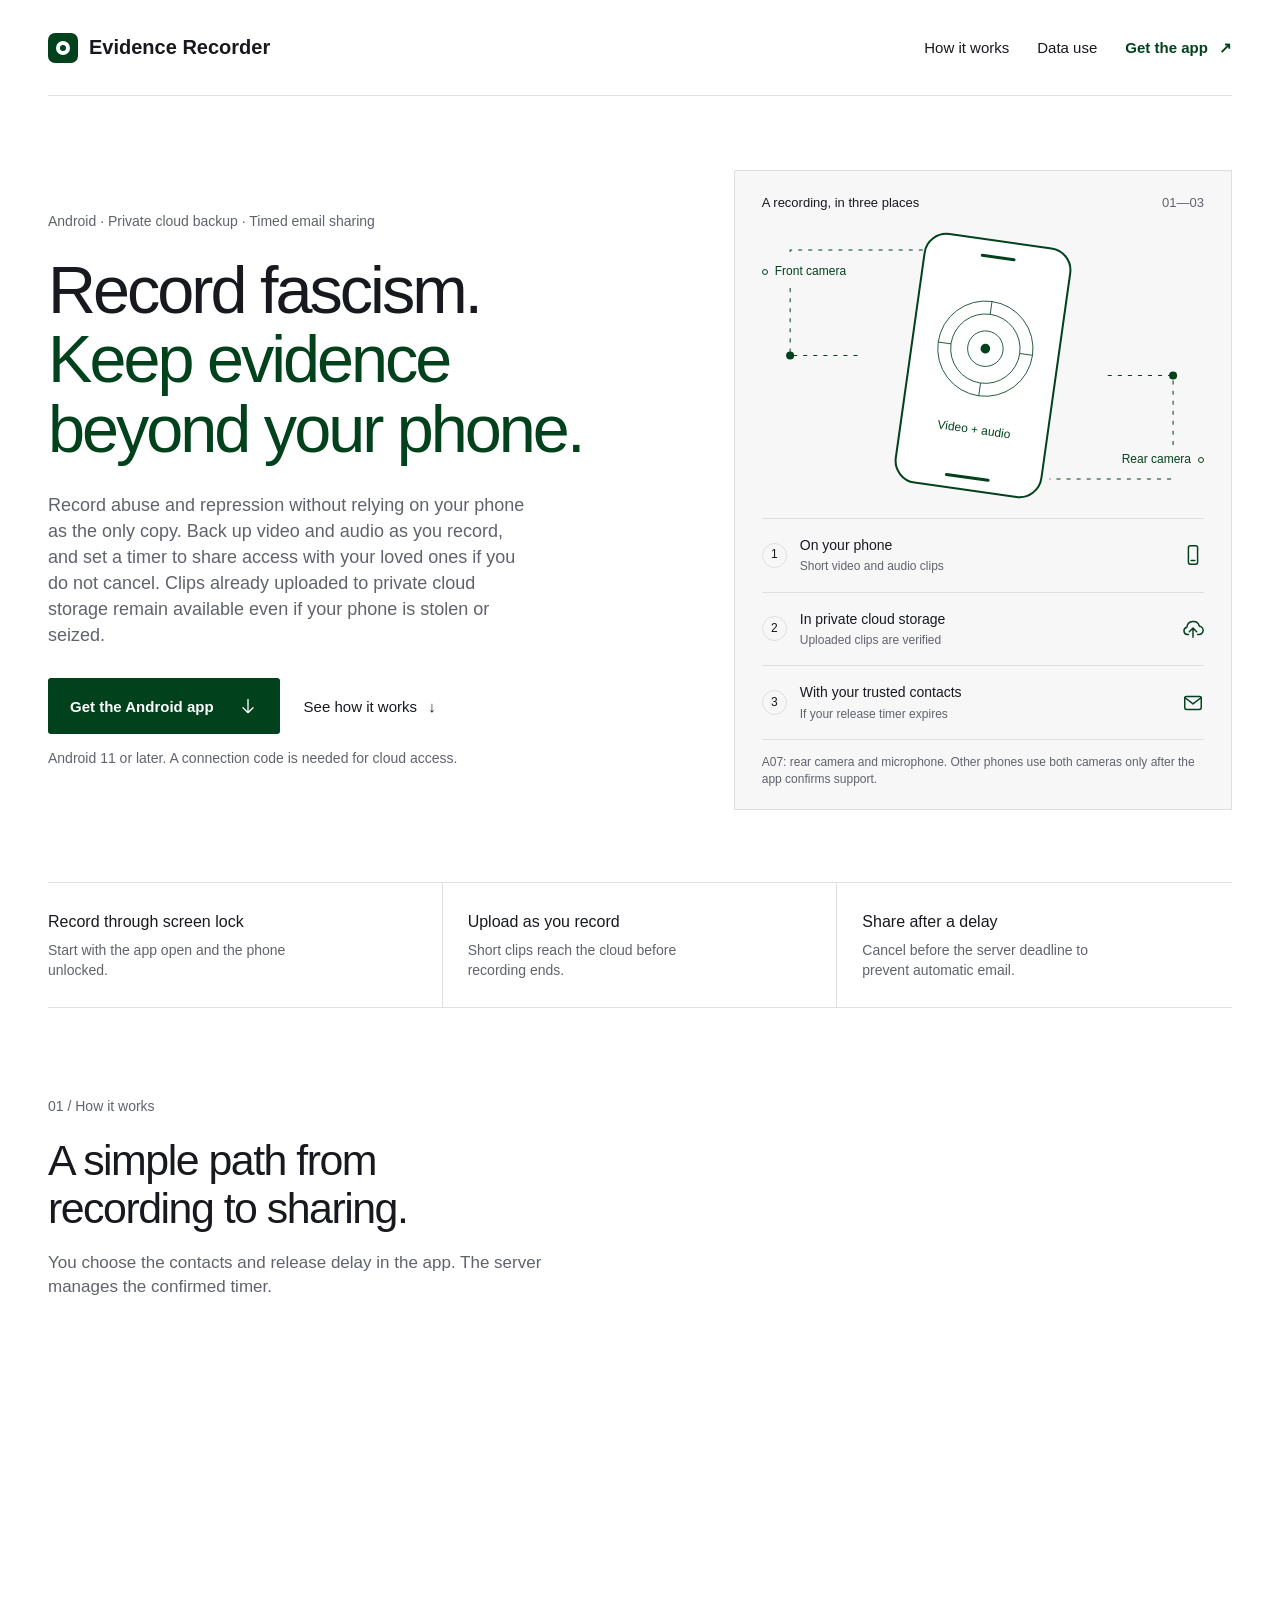
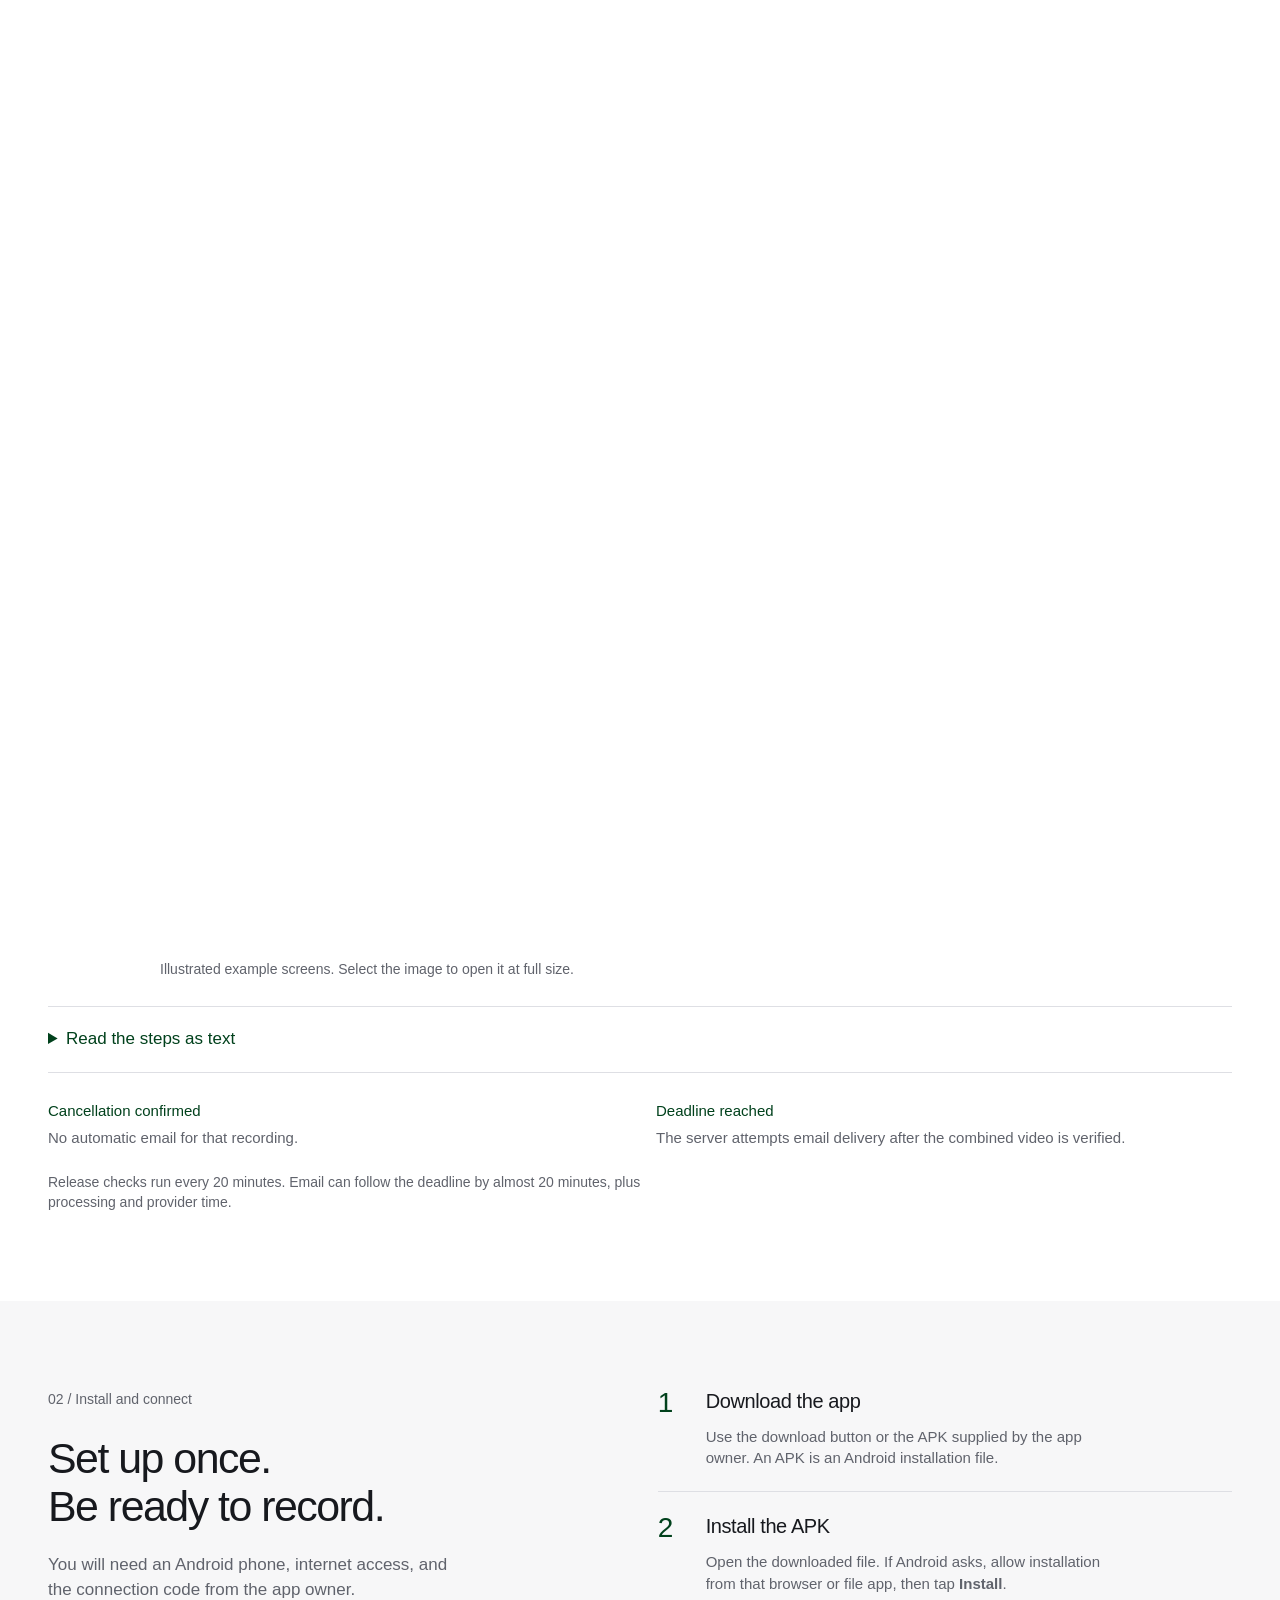
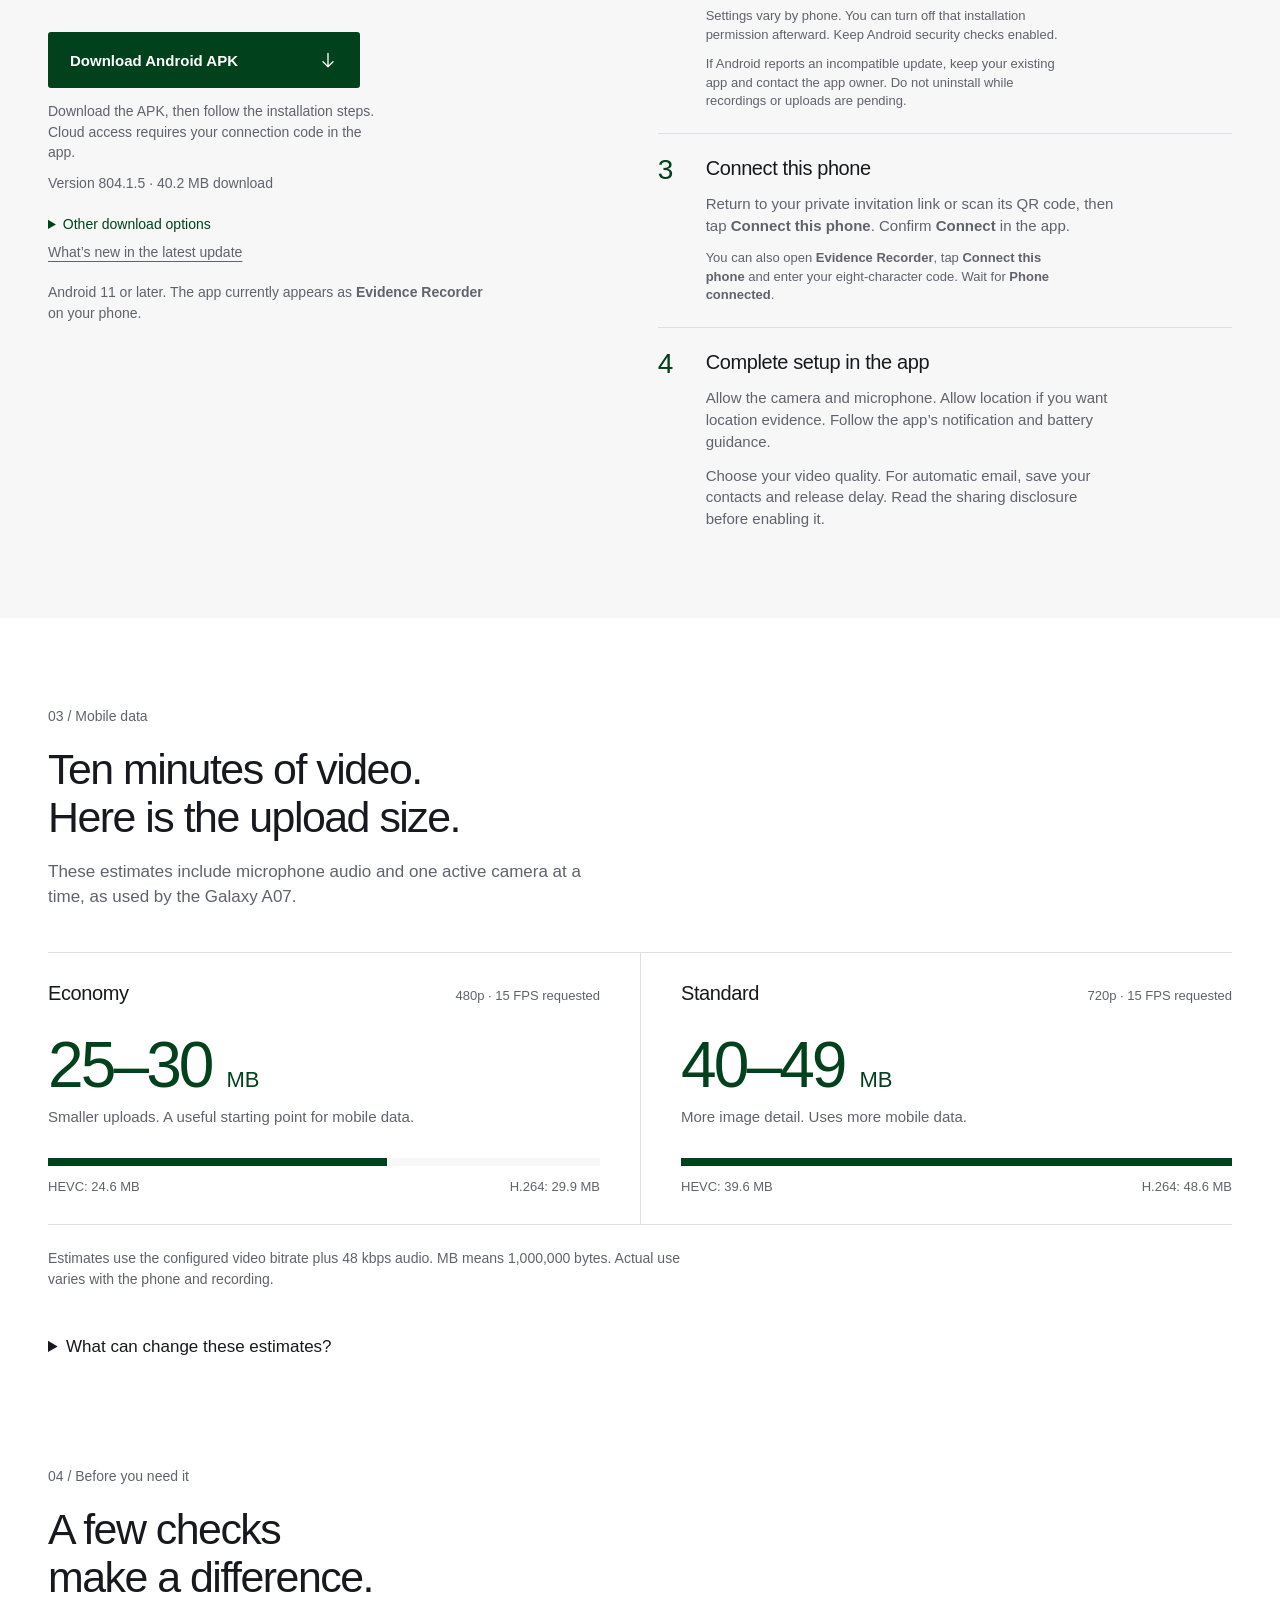
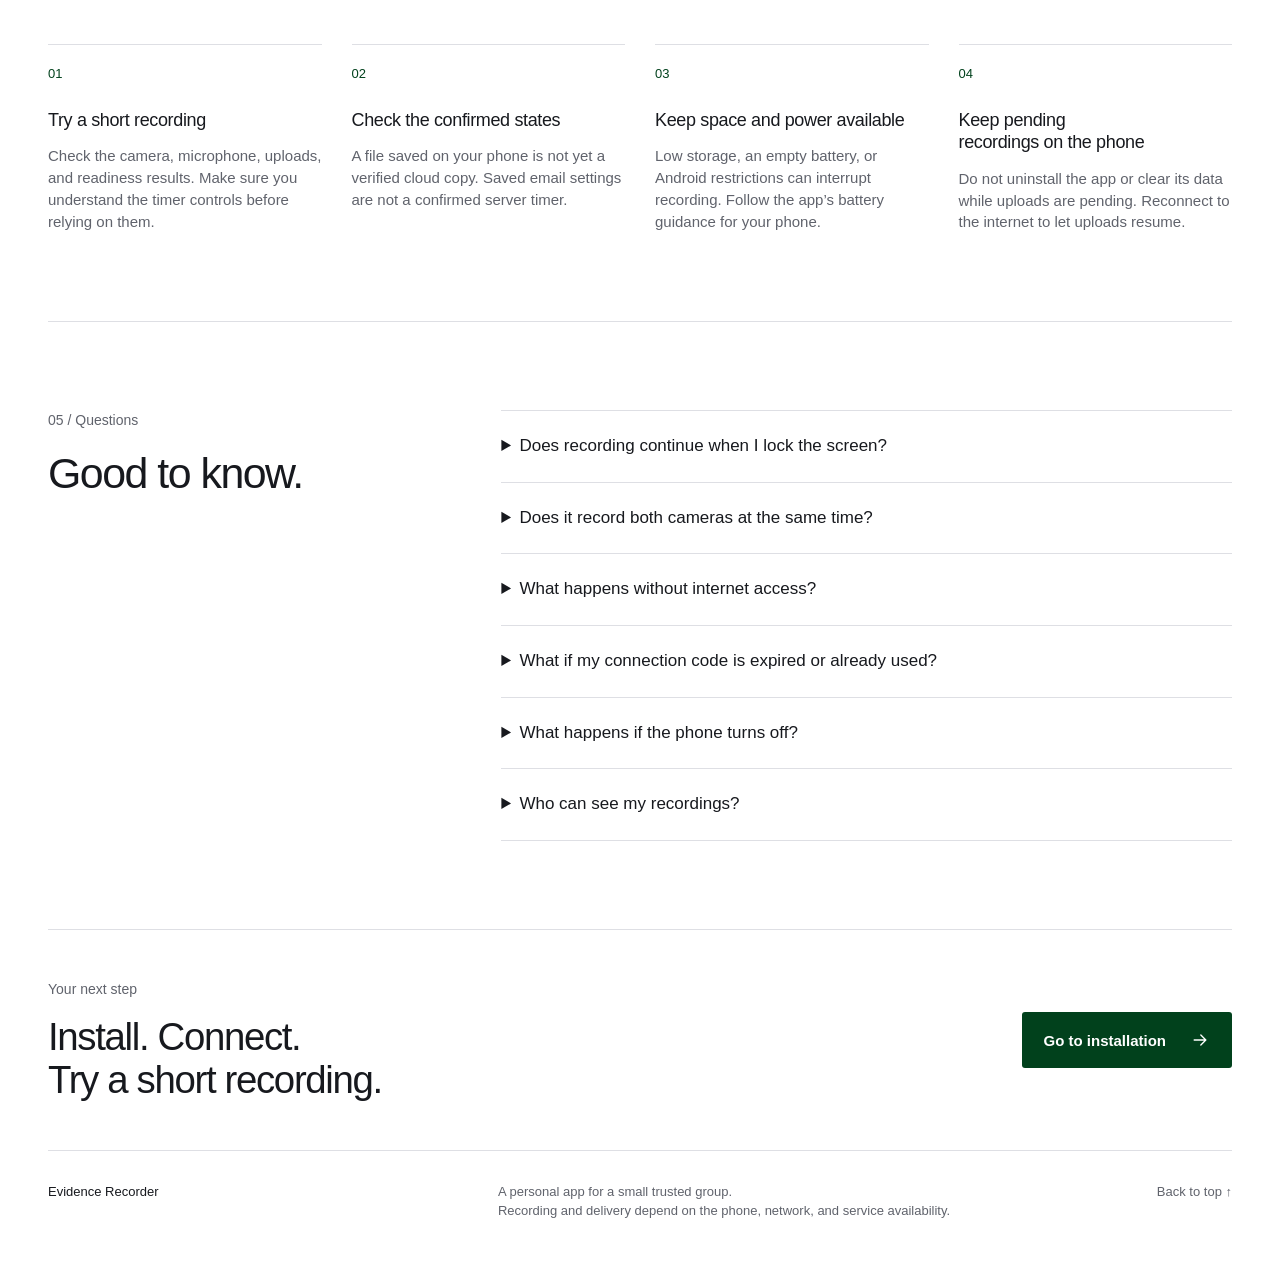
==== index.html @ b69d00f5 "Publish 804.1.5 architecture downloads and browser recommendations" ====
<!doctype html>
<html lang="en">
<head>
  <meta charset="utf-8">
  <meta name="viewport" content="width=device-width, initial-scale=1">
  <meta name="description" content="Record fascism and keep evidence beyond your phone. Private cloud backup and timed sharing help protect uploaded recordings if your phone is stolen or seized.">
  <meta name="referrer" content="no-referrer">
  <meta http-equiv="Content-Security-Policy" content="default-src 'self'; script-src 'self'; style-src 'self'; img-src 'self' data:; connect-src 'none'; object-src 'none'; base-uri 'none'; form-action 'none'; frame-src 'none'">
  <meta name="theme-color" content="#ffffff">
  <title>Evidence Recorder — Keep evidence beyond your phone</title>
  <link rel="icon" href="icon.svg?v=pakistan-green-20261030" type="image/svg+xml">
  <link rel="stylesheet" href="styles.css?v=804.1.5-architectures">
  <script src="site-config.js?v=804.1.5-architectures" defer></script>
  <script src="main.js?v=804.1.5-architectures" defer></script>
</head>
<body>
  <a class="skip-link" href="#main">Skip to content</a>
  <header class="site-header wrap">
    <a class="wordmark" href="#main" aria-label="Evidence Recorder home">
      <svg width="30" height="30" viewBox="0 0 30 30" aria-hidden="true"><rect width="30" height="30" rx="7" fill="currentColor"/><circle cx="15" cy="15" r="7" fill="white"/><circle cx="15" cy="15" r="3" fill="currentColor"/></svg>
      <span>Evidence Recorder</span>
    </a>
    <nav aria-label="Main navigation">
      <a href="#how-it-works">How it works</a>
      <a href="#data">Data use</a>
      <a class="nav-install" href="#install">Get the app <span aria-hidden="true">↗</span></a>
    </nav>
  </header>

  <main id="main">
    <section class="hero wrap" aria-labelledby="hero-title">
      <div class="hero-copy">
        <p class="eyebrow">Android · Private cloud backup · Timed email sharing</p>
        <h1 id="hero-title">Record fascism.<br><span>Keep evidence<br class="desktop-break"> beyond your phone.</span></h1>
        <p class="hero-description">Record abuse and repression without relying on your phone as the only copy. Back up video and audio as you record, and set a timer to share access with your loved ones if you do not cancel. Clips already uploaded to private cloud storage remain available even if your phone is stolen or seized.</p>
        <div class="hero-actions">
          <a class="button primary" href="#install">Get the Android app <svg viewBox="0 0 24 24" aria-hidden="true"><path d="M12 4v16m-6-6 6 6 6-6"/></svg></a>
          <a class="text-link" href="#how-it-works">See how it works <span aria-hidden="true">↓</span></a>
        </div>
        <p class="fine-print">Android 11 or later. A connection code is needed for cloud access.</p>
      </div>
      <aside class="hero-illustration" aria-label="Recording, backup and sharing overview">
        <div class="illustration-top"><span>A recording, in three places</span><span class="folio">01—03</span></div>
        <div class="phone-scene" aria-hidden="true">
          <svg class="scene-lines" viewBox="0 0 440 300" fill="none"><path d="M95 140H28V35H162M344 160h65v103H286" stroke="currentColor" stroke-width="1" stroke-dasharray="4 6"/><circle cx="28" cy="140" r="4" fill="currentColor"/><circle cx="409" cy="160" r="4" fill="currentColor"/></svg>
          <div class="scene-label label-front"><span class="tiny-marker"></span>Front camera</div>
          <div class="phone-outline">
            <span class="phone-speaker"></span>
            <svg class="lens-diagram" viewBox="0 0 140 140" fill="none"><circle cx="70" cy="70" r="59"/><circle cx="70" cy="70" r="43"/><circle cx="70" cy="70" r="22"/><path d="M70 11v16m59 43h-16M70 129v-16M11 70h16"/><circle cx="70" cy="70" r="6" fill="currentColor" stroke="none"/></svg>
            <span class="phone-caption">Video + audio</span>
            <span class="phone-home"></span>
          </div>
          <div class="scene-label label-rear">Rear camera<span class="tiny-marker"></span></div>
        </div>
        <ol class="overview-list">
          <li><span class="step-dot">1</span><div><strong>On your phone</strong><span>Short video and audio clips</span></div><svg viewBox="0 0 24 24" aria-hidden="true"><rect x="7" y="2" width="10" height="20" rx="2"/><path d="M10 18h4"/></svg></li>
          <li><span class="step-dot">2</span><div><strong>In private cloud storage</strong><span>Uploaded clips are verified</span></div><svg viewBox="0 0 24 24" aria-hidden="true"><path d="M7 18H6a4 4 0 0 1-.7-7.9A7 7 0 0 1 19 9a4.5 4.5 0 0 1-1 9h-1M12 21V11m-4 4 4-4 4 4"/></svg></li>
          <li><span class="step-dot">3</span><div><strong>With your trusted contacts</strong><span>If your release timer expires</span></div><svg viewBox="0 0 24 24" aria-hidden="true"><rect x="3" y="5" width="18" height="14" rx="2"/><path d="m3 6 9 7 9-7"/></svg></li>
        </ol>
        <p class="illustration-note">A07: rear camera and microphone. Other phones use both cameras only after the app confirms support.</p>
      </aside>
    </section>

    <div class="facts wrap" aria-label="Key features">
      <p><strong>Record through screen lock</strong><span>Start with the app open and the phone unlocked.</span></p>
      <p><strong>Upload as you record</strong><span>Short clips reach the cloud before recording ends.</span></p>
      <p><strong>Share after a delay</strong><span>Cancel before the server deadline to prevent automatic email.</span></p>
    </div>

    <section id="how-it-works" class="section wrap" aria-labelledby="how-title">
      <div class="section-heading"><p class="section-number">01 / How it works</p><h2 id="how-title">A simple path from<br>recording to sharing.</h2><p>You choose the contacts and release delay in the app. The server manages the confirmed timer.</p></div>
      <figure class="how-infographic">
        <a href="assets/how-it-works-green.png" aria-label="Open the How it works infographic at full size">
          <img src="assets/how-it-works-green.png" width="1122" height="1402" loading="lazy" decoding="async" alt="Four stages: choose contacts and a delay, record and back up, start the countdown, then cancel sharing or email the recording link. Read the text version below for details." aria-describedby="how-infographic-caption">
        </a>
        <figcaption id="how-infographic-caption">Illustrated example screens. Select the image to open it at full size.</figcaption>
      </figure>
      <details class="how-transcript">
        <summary>Read the steps as text</summary>
        <ol>
          <li><strong>Choose contacts and a delay.</strong> Save your trusted contacts and release delay in the app. The six-hour delay shown is an example.</li>
          <li><strong>Start recording.</strong> Start with the app open and the phone unlocked, then lock it normally. On the Galaxy A07, the rear camera records with continuous microphone audio.</li>
          <li><strong>Check backup and timer.</strong> With internet access, clips upload to private cloud storage and the server verifies them. Cloud verification and remote-timer confirmation are separate. Without server confirmation, there is no remote timer. A timer already confirmed can continue while the phone is offline.</li>
          <li><strong>Stop recording or cancel sharing.</strong> The countdown starts when video stops, recording ends, or the server detects an interruption; upload completion is not required to start it. Audio can continue after the video cutoff. Stopping recording does not cancel sharing. To prevent automatic email, cancel before the deadline and wait for server confirmation.</li>
          <li><strong>Email to your contacts.</strong> If you do not cancel, email attempts wait for the deadline and a verified combined video. The email links to the recording. Provider acceptance does not confirm delivery or reading.</li>
        </ol>
      </details>
      <div class="outcomes"><p><span class="outcome-label">Cancellation confirmed</span>No automatic email for that recording.</p><p><span class="outcome-label">Deadline reached</span>The server attempts email delivery after the combined video is verified.</p></div>
      <p class="section-note">Release checks run every 20 minutes. Email can follow the deadline by almost 20 minutes, plus processing and provider time.</p>
    </section>

    <section id="install" class="install-section" aria-labelledby="install-title">
      <div class="section wrap install-grid">
        <div class="install-intro"><p class="section-number">02 / Install and connect</p><h2 id="install-title">Set up once.<br>Be ready to record.</h2><p>You will need an Android phone, internet access, and the connection code from the app owner.</p>
          <div class="download-panel">
            <a id="apk-download" class="button primary download-button" aria-disabled="true">Download Android APK <svg viewBox="0 0 24 24" aria-hidden="true"><path d="M12 4v16m-6-6 6 6 6-6"/></svg></a>
            <p id="download-note" role="status">The APK download has not been published yet. Ask the app owner for the current installation file.</p>
            <p id="download-meta" class="fine-print" hidden></p>
            <details id="download-options" class="download-options" hidden>
              <summary>Other download options</summary>
              <ul id="download-options-list"></ul>
              <p class="fine-print">The universal APK is the safe choice if unsure. Automatic selection uses limited browser information, not a compatibility guarantee.</p>
            </details>
            <p class="fine-print"><a href="updates.html">What’s new in the latest update</a></p>
            <noscript><p class="fine-print">JavaScript is off. Ask the app owner for the current APK download.</p></noscript>
          </div>
          <p class="fine-print">Android 11 or later. The app currently appears as <strong>Evidence Recorder</strong> on your phone.</p>
        </div>
        <ol class="installation-steps">
          <li><span class="installation-number">1</span><div><h3>Download the app</h3><p>Use the download button or the APK supplied by the app owner. An APK is an Android installation file.</p></div></li>
          <li><span class="installation-number">2</span><div><h3>Install the APK</h3><p>Open the downloaded file. If Android asks, allow installation from that browser or file app, then tap <strong>Install</strong>.</p><p class="fine-print">Settings vary by phone. You can turn off that installation permission afterward. Keep Android security checks enabled.</p><p class="fine-print">If Android reports an incompatible update, keep your existing app and contact the app owner. Do not uninstall while recordings or uploads are pending.</p></div></li>
          <li id="connect"><span class="installation-number">3</span><div><h3>Connect this phone</h3><p>Return to your private invitation link or scan its QR code, then tap <strong>Connect this phone</strong>. Confirm <strong>Connect</strong> in the app.</p><p class="fine-print">You can also open <strong>Evidence Recorder</strong>, tap <strong>Connect this phone</strong> and enter your eight-character code. Wait for <strong>Phone connected</strong>.</p></div></li>
          <li><span class="installation-number">4</span><div><h3>Complete setup in the app</h3><p>Allow the camera and microphone. Allow location if you want location evidence. Follow the app&rsquo;s notification and battery guidance.</p><p>Choose your video quality. For automatic email, save your contacts and release delay. Read the sharing disclosure before enabling it.</p></div></li>
        </ol>
      </div>
    </section>

    <section id="data" class="section wrap" aria-labelledby="data-title">
      <div class="section-heading"><p class="section-number">03 / Mobile data</p><h2 id="data-title">Ten minutes of video.<br>Here is the upload size.</h2><p>These estimates include microphone audio and one active camera at a time, as used by the Galaxy A07.</p></div>
      <div class="quality-grid">
        <article class="quality-option"><div class="quality-heading"><h3>Economy</h3><span>480p · 15 FPS requested</span></div><p class="data-amount">25–30 <span>MB</span></p><p>Smaller uploads. A useful starting point for mobile data.</p><div class="data-bar" aria-hidden="true"><span class="economy-bar"></span></div><p class="codec-note"><span>HEVC: 24.6 MB</span><span>H.264: 29.9 MB</span></p></article>
        <article class="quality-option"><div class="quality-heading"><h3>Standard</h3><span>720p · 15 FPS requested</span></div><p class="data-amount">40–49 <span>MB</span></p><p>More image detail. Uses more mobile data.</p><div class="data-bar" aria-hidden="true"><span class="standard-bar"></span></div><p class="codec-note"><span>HEVC: 39.6 MB</span><span>H.264: 48.6 MB</span></p></article>
      </div>
      <p class="section-note">Estimates use the configured video bitrate plus 48 kbps audio. MB means 1,000,000 bytes. Actual use varies with the phone and recording.</p>
      <details class="data-details"><summary>What can change these estimates?</summary><div><p>The app uses HEVC when the phone passes its encoder check. Otherwise, it uses H.264. Both settings keep microphone audio.</p><p>Network overhead and repeated uploads can increase data use. Downloading a combined video uses additional data. Simultaneous front and rear recording on supported phones also uses more data.</p></div></details>
    </section>

    <section id="tips" class="section wrap tips-section" aria-labelledby="tips-title">
      <div class="section-heading"><p class="section-number">04 / Before you need it</p><h2 id="tips-title">A few checks<br>make a difference.</h2></div>
      <div class="tips-grid">
        <article><span class="tip-number">01</span><h3>Try a short recording</h3><p>Check the camera, microphone, uploads, and readiness results. Make sure you understand the timer controls before relying on them.</p></article>
        <article><span class="tip-number">02</span><h3>Check the confirmed states</h3><p>A file saved on your phone is not yet a verified cloud copy. Saved email settings are not a confirmed server timer.</p></article>
        <article><span class="tip-number">03</span><h3>Keep space and power available</h3><p>Low storage, an empty battery, or Android restrictions can interrupt recording. Follow the app&rsquo;s battery guidance for your phone.</p></article>
        <article><span class="tip-number">04</span><h3>Keep pending recordings on the phone</h3><p>Do not uninstall the app or clear its data while uploads are pending. Reconnect to the internet to let uploads resume.</p></article>
      </div>
    </section>

    <section id="questions" class="section wrap questions-section" aria-labelledby="questions-title">
      <div class="section-heading"><p class="section-number">05 / Questions</p><h2 id="questions-title">Good to know.</h2></div>
      <div class="questions">
        <details><summary>Does recording continue when I lock the screen?</summary><div><p>Yes, during normal screen lock. Start recording while the phone is unlocked and the app is visible. Video stops at your selected limit of 10–30 minutes. The phone then continues audio capture until the battery reaches 10%, or an earlier stop condition. Speech detection selects audio clips for upload. You can stop earlier after unlocking.</p></div></details>
        <details><summary>Does it record both cameras at the same time?</summary><div><p>The Galaxy A07 records the rear camera and microphone. It does not alternate cameras.</p><p>On other phones, the app checks simultaneous front and rear recording after camera and microphone permissions are given. If it cannot confirm support, it uses the rear camera only. S23 FE support is not yet verified.</p></div></details>
        <details><summary>What happens without internet access?</summary><div><p>The phone can save recordings locally. Pending uploads retry when internet access returns, subject to Android restrictions.</p><p>There is no remote timer until the server confirms it. If a timer is already confirmed, a lost connection can cause the server to detect an interruption.</p></div></details>
        <details><summary>What if my connection code is expired or already used?</summary><div><p>Your private invitation page can check its status without using it. The app checks again when you confirm the connection. Ask the app owner for a new invitation if it has expired or was used by another phone.</p><p>Each invitation connects one phone and is valid for 48 hours after creation. Its expiry does not expire a saved phone connection.</p></div></details>
        <details><summary>What happens if the phone turns off?</summary><div><p>Recording stops. Previously finalized clips remain available for upload. After one-time setup while unlocked, the updated app can upload pending clips after a restart before the first unlock. Android scheduling and network availability can delay uploads. Cameras do not restart automatically.</p><p>After Android force-stop, open the app again to resume upload scheduling. The unfinished last clip can be lost.</p></div></details>
        <details><summary>Who can see my recordings?</summary><div><p>Recordings upload to private AWS storage. Automatic sharing sends trusted contacts expiring access links. Anyone who receives a forwarded link can use it until access expires.</p><p>New automatic-email recordings include an administrator copy after the app discloses it and you accept. Read that disclosure before enabling sharing.</p><p>This public webpage contains installation guidance only. It does not access your recordings, connection code, or account credentials.</p></div></details>
      </div>
    </section>

    <section class="closing wrap" aria-labelledby="closing-title"><div><p class="section-number">Your next step</p><h2 id="closing-title">Install. Connect.<br>Try a short recording.</h2></div><a class="button primary" href="#install">Go to installation <svg viewBox="0 0 24 24" aria-hidden="true"><path d="M5 12h14m-6-6 6 6-6 6"/></svg></a></section>
  </main>
  <footer class="site-footer wrap"><p>Evidence Recorder</p><p>A personal app for a small trusted group.<br>Recording and delivery depend on the phone, network, and service availability.</p><a href="#main">Back to top <span aria-hidden="true">↑</span></a></footer>
</body>
</html>
---- styles.css ----
:root {
  color-scheme: light;
  --paper: #fff;
  --surface: #f7f7f8;
  --ink: #17191e;
  --muted: #60636c;
  --accent: #01411c;
  --line: #dedfe4;
  font-family: "Helvetica Neue", Helvetica, Arial, sans-serif;
  font-size: 17px;
  line-height: 1.45;
  font-kerning: normal;
  text-rendering: optimizeLegibility;
  -webkit-font-smoothing: antialiased;
  font-feature-settings: "kern" 1;
  color: var(--ink);
  background: var(--paper);
}
* { box-sizing: border-box; }
html { scroll-behavior: smooth; scroll-padding-top: 24px; }
body { margin: 0; }
a { color: inherit; text-underline-offset: 4px; text-decoration-thickness: 1px; }
button, input { font: inherit; }
svg { display: block; flex-shrink: 0; }
svg:not(.scene-lines):not(.lens-diagram) { stroke: currentColor; stroke-width: 1.6; fill: none; stroke-linecap: round; stroke-linejoin: round; }
p { margin: 0 0 .8em; }
p:last-child { margin-bottom: 0; }
h1, h2, h3 { margin: 0; font-weight: 500; hyphens: none; text-wrap: balance; }
h1 { font-size: clamp(44px, 5.2vw, 73px); line-height: 1.04; letter-spacing: -.045em; }
h2 { font-size: clamp(32px, 3.35vw, 46px); line-height: 1.12; letter-spacing: -.035em; }
h3 { font-size: 20px; line-height: 1.25; letter-spacing: -.02em; }
:focus-visible { outline: 3px solid var(--accent); outline-offset: 5px; }
[hidden] { display: none !important; }
.wrap { width: min(1184px, calc(100% - 80px)); margin-inline: auto; }
.skip-link { position: absolute; left: 16px; top: -80px; padding: 12px 18px; background: var(--paper); z-index: 5; }
.skip-link:focus { top: 12px; }
.site-header { display: flex; align-items: center; justify-content: space-between; min-height: 96px; border-bottom: 1px solid var(--line); gap: 24px; }
.wordmark { display: inline-flex; align-items: center; gap: 11px; font-size: 20px; font-weight: 600; text-decoration: none; white-space: nowrap; }
.wordmark svg { color: var(--accent); stroke: none !important; }
nav { display: flex; align-items: center; gap: 28px; font-size: 15px; }
nav a { text-decoration: none; padding-block: 12px; }
nav a:hover, .text-link:hover { color: var(--accent); }
.nav-install { color: var(--accent); font-weight: 600; }
.nav-install span { margin-left: 7px; }
.hero { display: grid; grid-template-columns: 1.1fr .9fr; gap: clamp(38px, 6vw, 86px); padding-top: 74px; padding-bottom: 72px; align-items: center; }
.eyebrow, .section-number { color: var(--muted); font-size: 14px; margin-bottom: 25px; }
.hero h1 span { color: var(--accent); }
.hero-description { max-width: 48ch; margin-top: 28px; color: var(--muted); font-size: 18px; }
.hero-actions { display: flex; align-items: center; gap: 24px; margin: 30px 0 14px; flex-wrap: wrap; }
.button { display: inline-flex; align-items: center; justify-content: space-between; gap: 24px; padding: 16px 21px; min-height: 56px; border: 1px solid transparent; text-decoration: none; font-size: 15px; font-weight: 600; line-height: 1.4; border-radius: 3px; }
.button svg { height: 20px; width: 20px; }
.primary { color: var(--paper); background: var(--accent); }
.primary:hover { background: var(--ink); }
.button[aria-disabled="true"] { background: #e3e4e9; color: #676a74; cursor: not-allowed; }
.fine-print { font-size: 14px; color: var(--muted); line-height: 1.45; max-width: 58ch; }
.text-link { font-size: 15px; text-decoration: none; }
.text-link span { padding-left: 7px; }
.hero-illustration { border: 1px solid var(--line); background: var(--surface); padding: 23px 27px 20px; }
.illustration-top { display: flex; justify-content: space-between; gap: 12px; font-size: 13px; }
.folio { color: var(--muted); font-variant-numeric: tabular-nums; }
.phone-scene { height: 305px; position: relative; color: var(--accent); }
.scene-lines { position: absolute; width: 100%; height: 100%; inset: 0; }
.phone-outline { width: 149px; height: 253px; border: 2px solid var(--accent); border-radius: 23px; background: var(--paper); position: absolute; left: 50%; top: 26px; transform: translateX(-50%) rotate(8deg); display: flex; flex-direction: column; align-items: center; justify-content: center; }
.phone-speaker { position: absolute; top: 14px; width: 35px; height: 3px; border-radius: 3px; background: var(--accent); }
.phone-home { position: absolute; bottom: 10px; width: 45px; height: 3px; border-radius: 3px; background: var(--accent); }
.lens-diagram { width: 113px; height: 113px; stroke: currentColor; stroke-width: 1; }
.phone-caption { margin-top: 17px; font-size: 12px; }
.scene-label { display: flex; align-items: center; gap: 7px; position: absolute; font-size: 12px; background: var(--surface); padding: 6px 0; }
.label-front { top: 44px; left: 0; }
.label-rear { right: 0; bottom: 43px; }
.tiny-marker { display: inline-block; height: 6px; width: 6px; border: 1px solid var(--accent); border-radius: 50%; }
.overview-list { list-style: none; margin: 0; padding: 0; }
.overview-list li { display: flex; align-items: center; gap: 13px; border-top: 1px solid var(--line); padding: 16px 0; }
.step-dot { display: flex; align-items: center; justify-content: center; height: 25px; width: 25px; flex-shrink: 0; border: 1px solid var(--line); border-radius: 50%; font-size: 12px; }
.overview-list strong { display: block; font-size: 14px; font-weight: 500; }
.overview-list div > span { display: block; color: var(--muted); font-size: 12px; margin-top: 3px; }
.overview-list svg { height: 22px; width: 22px; color: var(--accent); margin-left: auto; }
.illustration-note { border-top: 1px solid var(--line); padding-top: 14px; color: var(--muted); font-size: 12px; }
.facts { display: grid; grid-template-columns: repeat(3, 1fr); border-top: 1px solid var(--line); border-bottom: 1px solid var(--line); }
.facts p { margin: 0; padding: 27px 25px; border-right: 1px solid var(--line); }
.facts p:first-child { padding-left: 0; }
.facts p:last-child { border-right: 0; }
.facts strong { display: block; font-size: 16px; font-weight: 500; margin-bottom: 7px; }
.facts span { display: block; font-size: 14px; color: var(--muted); max-width: 32ch; }
.section { padding-top: 88px; padding-bottom: 88px; scroll-margin-top: 0; }
.section-heading { margin-bottom: 43px; }
.section-heading .section-number { margin-bottom: 19px; }
.section-heading > p:last-child:not(.section-number) { color: var(--muted); max-width: 58ch; margin-top: 19px; }
.how-infographic { max-width: 960px; margin: 0 auto; }
.how-infographic a { display: block; }
.how-infographic img { display: block; width: 100%; height: auto; }
.how-infographic figcaption { margin-top: 16px; color: var(--muted); font-size: 14px; }
.how-transcript { margin-top: 27px; border-top: 1px solid var(--line); border-bottom: 1px solid var(--line); }
.how-transcript summary { padding: 20px 0; cursor: pointer; color: var(--accent); }
.how-transcript ol { max-width: 72ch; padding-left: 24px; margin: 0 0 24px; }
.how-transcript li { padding-left: 5px; margin-bottom: 16px; color: var(--muted); }
.how-transcript strong { color: var(--ink); font-weight: 500; }
.process-grid { list-style: none; display: grid; grid-template-columns: repeat(4, 1fr); padding: 0; margin: 0; border-top: 1px solid var(--line); border-bottom: 1px solid var(--line); }
.process-grid li { position: relative; padding: 27px 23px 27px 0; }
.process-grid li + li { border-left: 1px solid var(--line); padding-left: 23px; }
.process-number { display: block; color: var(--muted); font-size: 13px; font-variant-numeric: tabular-nums; margin-bottom: 36px; }
.process-grid svg { width: 32px; height: 32px; margin-bottom: 24px; color: var(--accent); }
.process-grid h3 { font-size: 18px; margin-bottom: 13px; }
.process-grid p { color: var(--muted); font-size: 15px; }
.outcomes { display: grid; grid-template-columns: 1fr 1fr; gap: 32px; margin-top: 27px; }
.outcomes p { margin: 0; font-size: 15px; color: var(--muted); }
.outcome-label { display: block; color: var(--accent); font-weight: 500; margin-bottom: 6px; }
.section-note { font-size: 14px; color: var(--muted); margin-top: 23px; max-width: 85ch; }
.install-section { background: var(--surface); }
.install-grid { display: grid; grid-template-columns: .95fr 1.05fr; gap: 90px; }
.install-intro > p:not(.section-number):not(.fine-print) { color: var(--muted); margin-top: 23px; max-width: 43ch; }
.download-panel { margin: 30px 0 20px; }
.download-button { width: min(100%, 312px); }
#download-note { font-size: 14px; color: var(--muted); max-width: 43ch; margin-top: 13px; }
.installation-steps { padding: 0; list-style: none; margin: 0; }
.installation-steps li { display: flex; gap: 22px; padding: 22px 0; border-top: 1px solid var(--line); }
.installation-steps li:first-child { padding-top: 0; border-top: none; }
.installation-steps li:last-child { padding-bottom: 0; }
.installation-number { font-size: 28px; color: var(--accent); width: 26px; flex-shrink: 0; line-height: 1; }
.installation-steps h3 { margin-bottom: 12px; }
.installation-steps p { font-size: 15px; max-width: 50ch; color: var(--muted); }
.installation-steps .fine-print { font-size: 13px; }
.quality-grid { display: grid; grid-template-columns: 1fr 1fr; border-top: 1px solid var(--line); border-bottom: 1px solid var(--line); }
.quality-option { padding: 28px 40px 28px 0; }
.quality-option + .quality-option { padding-right: 0; padding-left: 40px; border-left: 1px solid var(--line); }
.quality-heading { display: flex; align-items: baseline; justify-content: space-between; gap: 12px; flex-wrap: wrap; }
.quality-heading > span { font-size: 13px; color: var(--muted); }
.data-amount { font-size: clamp(46px, 5vw, 66px); color: var(--accent); letter-spacing: -.045em; font-variant-numeric: tabular-nums; margin-top: 24px; margin-bottom: 5px; line-height: 1.1; }
.data-amount > span { font-size: 22px; letter-spacing: 0; }
.quality-option > p:not(.data-amount):not(.codec-note) { font-size: 15px; color: var(--muted); }
.data-bar { margin-top: 30px; height: 8px; background: var(--surface); }
.data-bar span { display: block; height: 100%; background: var(--accent); }
.economy-bar { width: 61.5%; }
.standard-bar { width: 100%; }
.codec-note { display: flex; justify-content: space-between; gap: 12px; flex-wrap: wrap; color: var(--muted); font-size: 13px; font-variant-numeric: tabular-nums; margin-top: 12px; }
.data-details { margin-top: 28px; }
summary { cursor: pointer; padding-block: 18px; font-size: 17px; font-weight: 500; }
details > div { max-width: 70ch; padding-bottom: 22px; color: var(--muted); font-size: 15px; }
.tips-section { padding-top: 0; }
.tips-grid { display: grid; grid-template-columns: repeat(4, 1fr); gap: 30px; }
.tips-grid article { padding-top: 20px; border-top: 1px solid var(--line); }
.tip-number { font-size: 13px; color: var(--accent); display: block; margin-bottom: 25px; font-variant-numeric: tabular-nums; }
.tips-grid h3 { font-size: 18px; margin-bottom: 14px; }
.tips-grid p { font-size: 15px; color: var(--muted); }
.questions-section { border-top: 1px solid var(--line); display: grid; grid-template-columns: .7fr 1.3fr; gap: 60px; }
.questions-section .section-heading { margin-bottom: 0; }
.questions details { border-bottom: 1px solid var(--line); }
.questions details:first-child { border-top: 1px solid var(--line); }
.questions summary { padding-block: 23px; }
.closing { border-top: 1px solid var(--line); border-bottom: 1px solid var(--line); padding-top: 49px; padding-bottom: 49px; display: flex; align-items: center; justify-content: space-between; gap: 30px; }
.closing .section-number { margin-bottom: 16px; }
.closing h2 { font-size: clamp(30px, 3vw, 40px); }
.site-footer { display: grid; grid-template-columns: 1fr 1.5fr auto; gap: 32px; padding-block: 32px 42px; color: var(--muted); font-size: 13px; }
.site-footer p { margin: 0; }
.site-footer p:first-child { color: var(--ink); font-weight: 500; }
.site-footer a { text-decoration: none; }
@media (max-width: 1000px) {
  .wrap { width: calc(100% - 48px); }
  .hero { gap: 36px; padding-top: 55px; }
  .hero-illustration { padding-inline: 20px; }
  .eyebrow { max-width: 28ch; }
  .hero-actions { gap: 17px; }
  .install-grid { gap: 45px; }
  .process-grid { grid-template-columns: 1fr 1fr; }
  .process-grid li { padding: 25px; }
  .process-grid li + li { padding-left: 25px; }
  .process-grid li:nth-child(3) { border-left: 0; }
  .process-grid li:nth-child(n+3) { border-top: 1px solid var(--line); }
  .process-number { margin-bottom: 23px; }
  .tips-grid { grid-template-columns: 1fr 1fr; gap: 34px; }
  .questions-section { grid-template-columns: .8fr 1.2fr; gap: 35px; }
}
@media (max-width: 700px) {
  html { scroll-padding-top: 15px; }
  .wrap { width: calc(100% - 40px); }
  .site-header { min-height: 80px; gap: 15px; }
  .wordmark { font-size: 17px; gap: 9px; }
  .wordmark svg { width: 26px; height: 26px; }
  nav { gap: 0; }
  nav a:not(.nav-install) { display: none; }
  nav a { font-size: 13px; }
  .hero { grid-template-columns: 1fr; padding-block: 40px; gap: 35px; }
  .eyebrow { max-width: none; font-size: 12px; margin-bottom: 22px; }
  h1 { font-size: clamp(40px, 10.7vw, 62px); }
  .desktop-break { display: none; }
  .hero-description { font-size: 17px; max-width: 44ch; margin-top: 25px; }
  .hero-actions { align-items: flex-start; gap: 22px; }
  .button { gap: 20px; }
  .hero-actions .text-link { padding-block: 15px; }
  .hero-illustration { padding: 20px 22px; }
  .phone-scene { height: 265px; }
  .phone-outline { height: 224px; width: 134px; top: 20px; }
  .lens-diagram { width: 95px; height: 95px; }
  .label-front { top: 32px; }
  .label-rear { bottom: 27px; }
  .facts { grid-template-columns: 1fr; }
  .facts p, .facts p:first-child { border-right: 0; padding: 20px 0; }
  .facts p + p { border-top: 1px solid var(--line); }
  .facts span { max-width: none; }
  .section { padding-block: 56px; }
  .section-heading { margin-bottom: 30px; }
  .section-number { font-size: 13px; }
  .process-grid { grid-template-columns: 1fr; }
  .process-grid li, .process-grid li + li { border-left: 0; border-top: 1px solid var(--line); padding: 25px 0 25px 48px; }
  .process-grid li:first-child { border-top: 0; }
  .process-number { position: absolute; left: 0; top: 26px; margin-bottom: 0; }
  .process-grid svg { margin-bottom: 15px; }
  .process-grid p { max-width: 50ch; }
  .outcomes { grid-template-columns: 1fr; gap: 20px; }
  .install-grid { grid-template-columns: 1fr; gap: 40px; }
  .install-intro > p:not(.section-number):not(.fine-print) { max-width: 50ch; }
  .installation-steps li:first-child { border-top: 1px solid var(--line); padding-top: 25px; }
  .installation-steps li { gap: 17px; }
  .quality-grid { grid-template-columns: 1fr; }
  .quality-option, .quality-option + .quality-option { padding: 25px 0; border-left: 0; }
  .quality-option + .quality-option { border-top: 1px solid var(--line); }
  .data-amount { font-size: 58px; }
  .tips-section { padding-top: 0; }
  .tips-grid { grid-template-columns: 1fr; gap: 27px; }
  .tip-number { margin-bottom: 16px; }
  .questions-section { grid-template-columns: 1fr; gap: 27px; }
  .questions summary { font-size: 16px; }
  .closing { flex-direction: column; align-items: flex-start; padding-block: 37px; }
  .site-footer { grid-template-columns: 1fr; gap: 18px; padding-block: 28px; }
}
@media (prefers-reduced-motion: reduce) {
  html { scroll-behavior: auto; }
}
@media print {
  nav, .hero-actions, .download-button, .closing, .skip-link { display: none; }
  .wrap { width: 100%; }
  .section { padding-block: 26px; }
  .hero { padding-block: 28px; }
  .hero-illustration { display: none; }
  .hero, .install-grid, .questions-section { display: block; }
  .installation-steps { margin-top: 25px; }
  h2, h3 { break-after: avoid; }
  article, .process-grid li, .installation-steps li { break-inside: avoid; }
}

.download-options { margin-top: 12px; }
.download-options summary { padding-block: 8px; font-size: 14px; color: var(--accent); }
.download-options ul { margin: 2px 0 10px; padding-left: 20px; font-size: 14px; }
.download-options li { margin: 6px 0; }
.download-options .fine-print, .download-options .step-note { margin-top: 4px; }
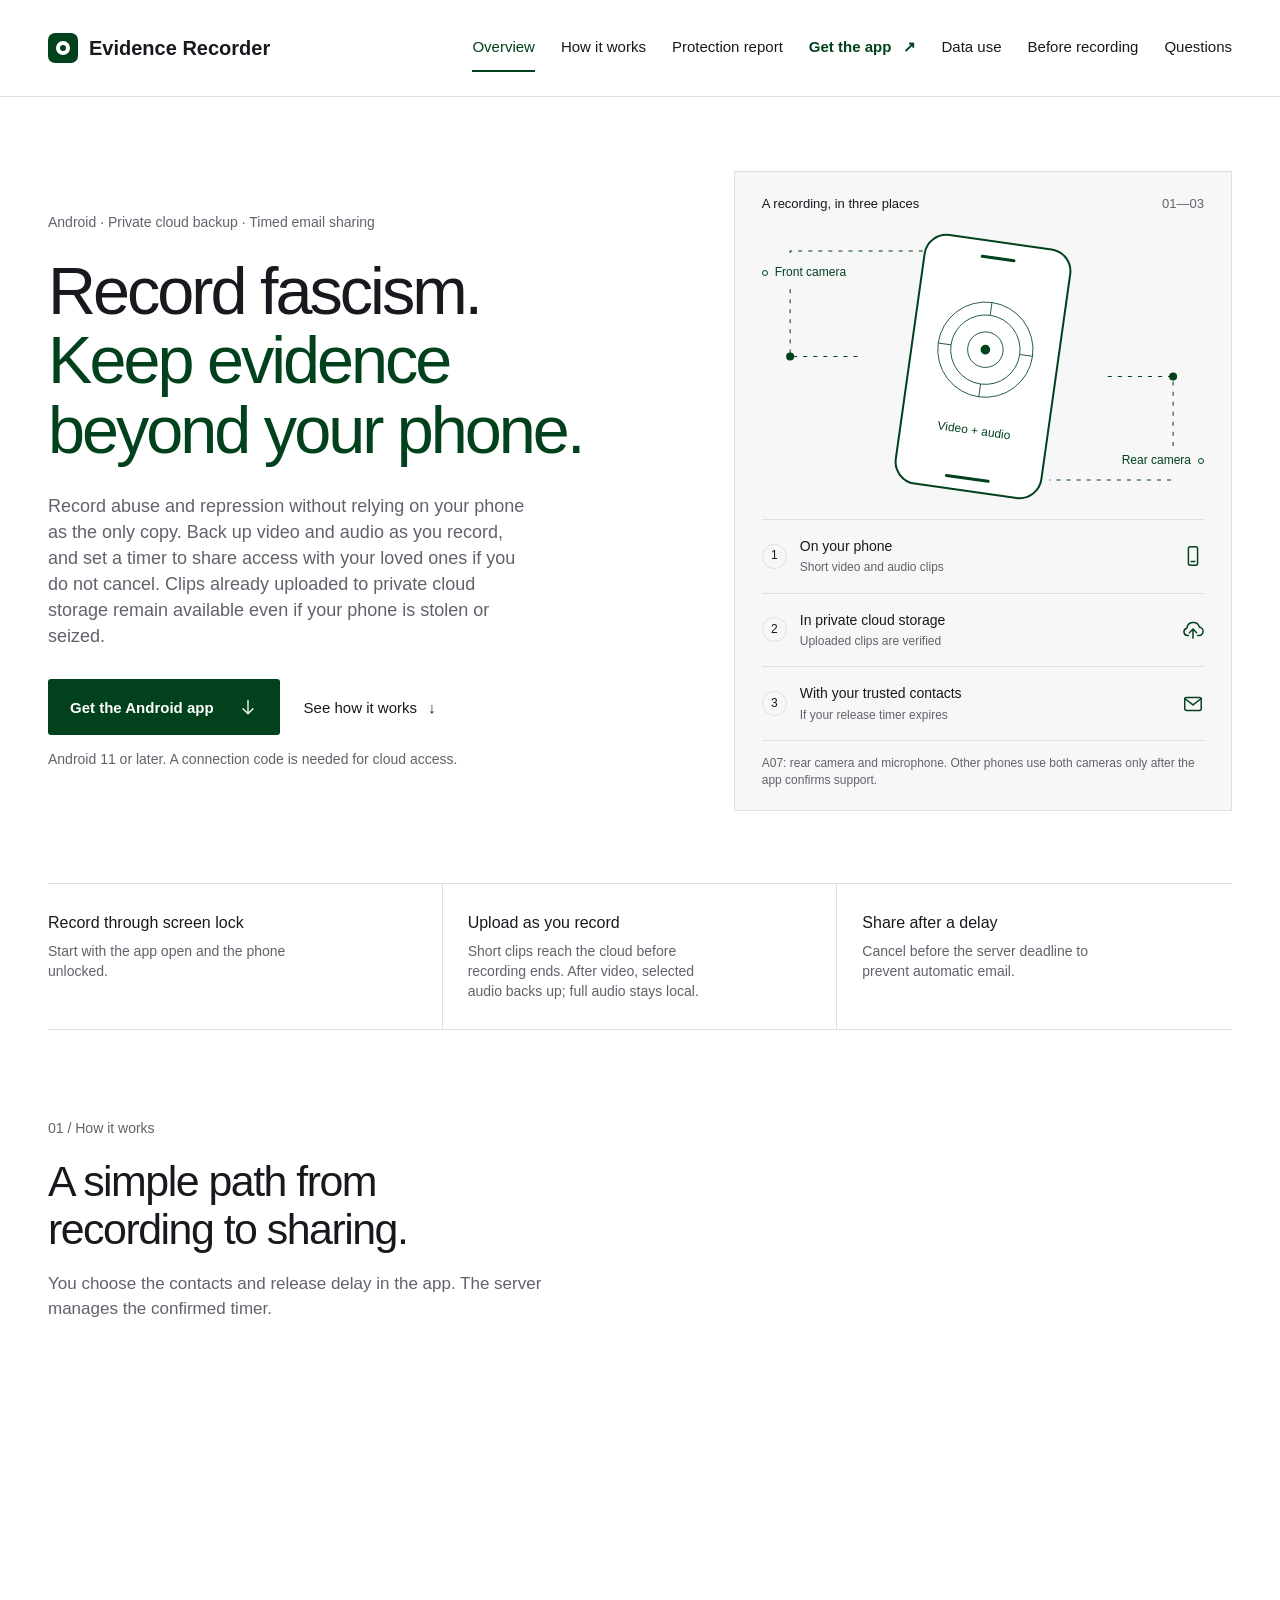
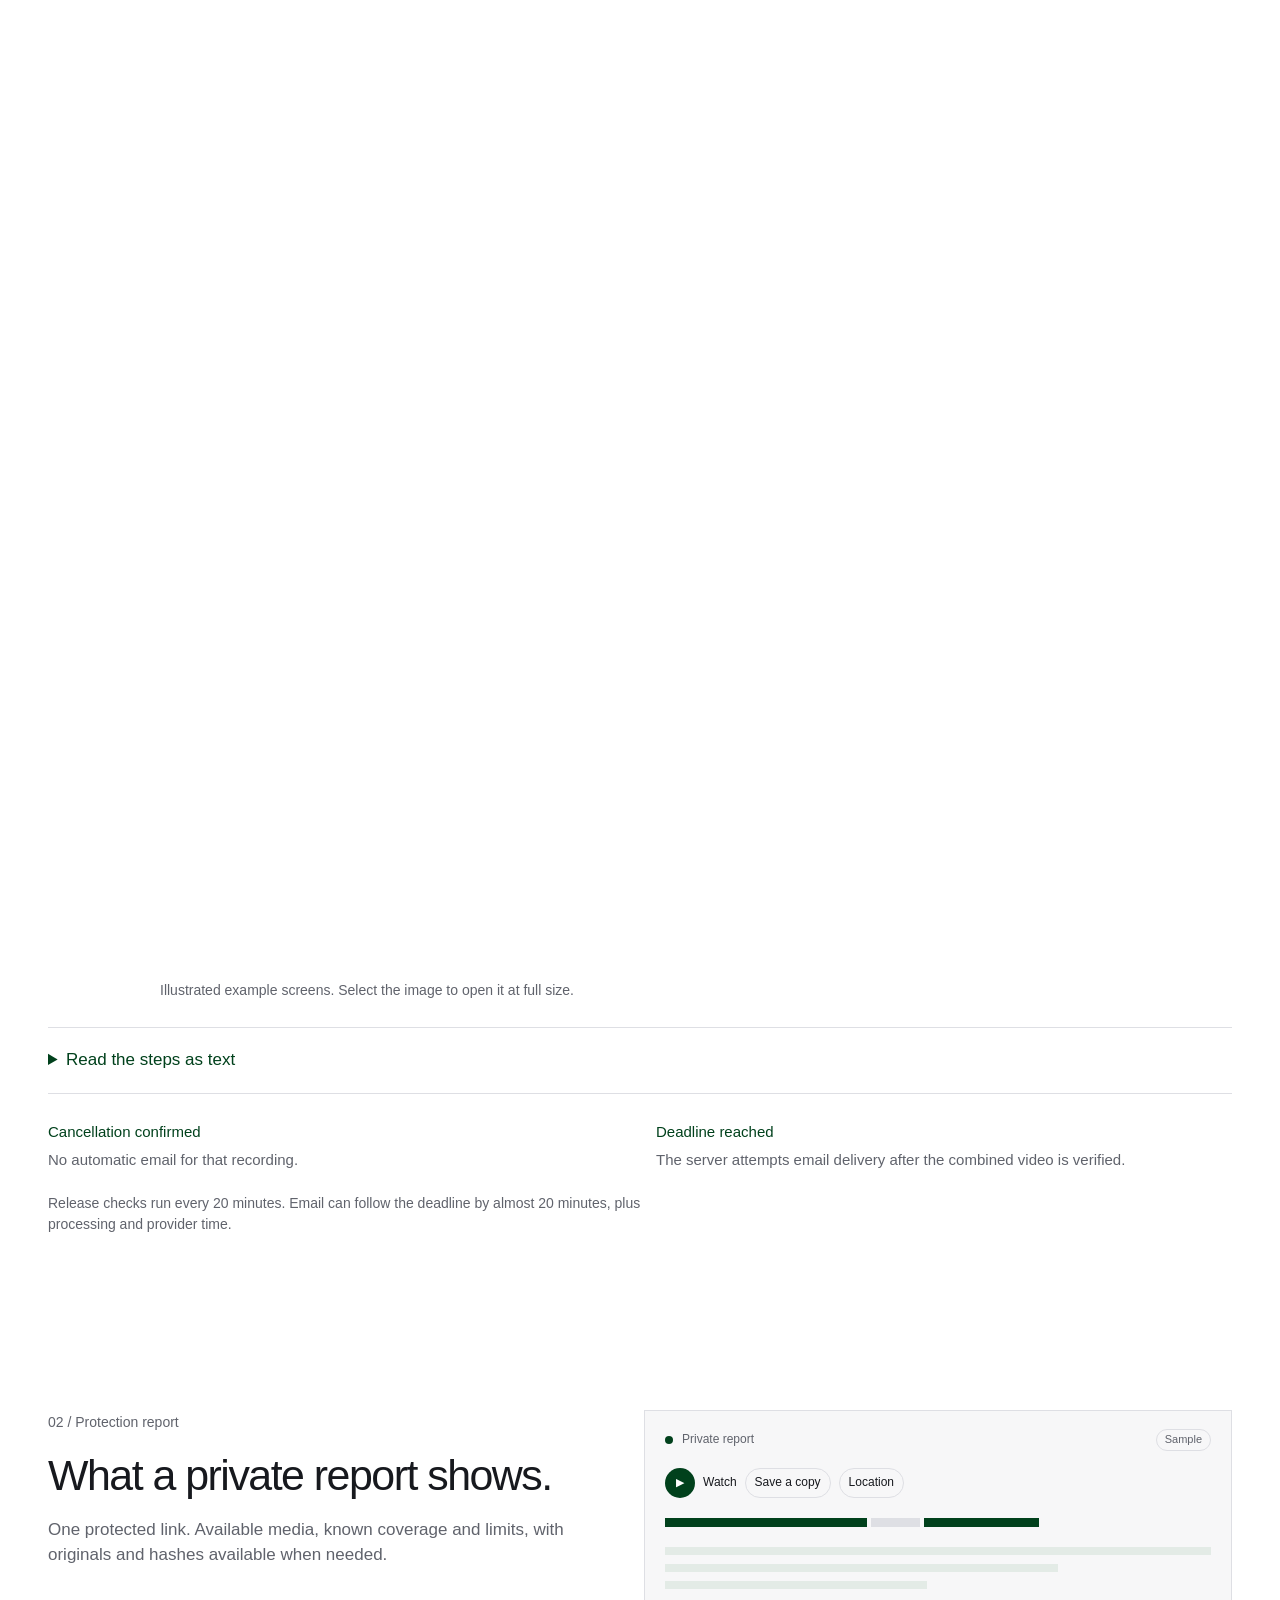
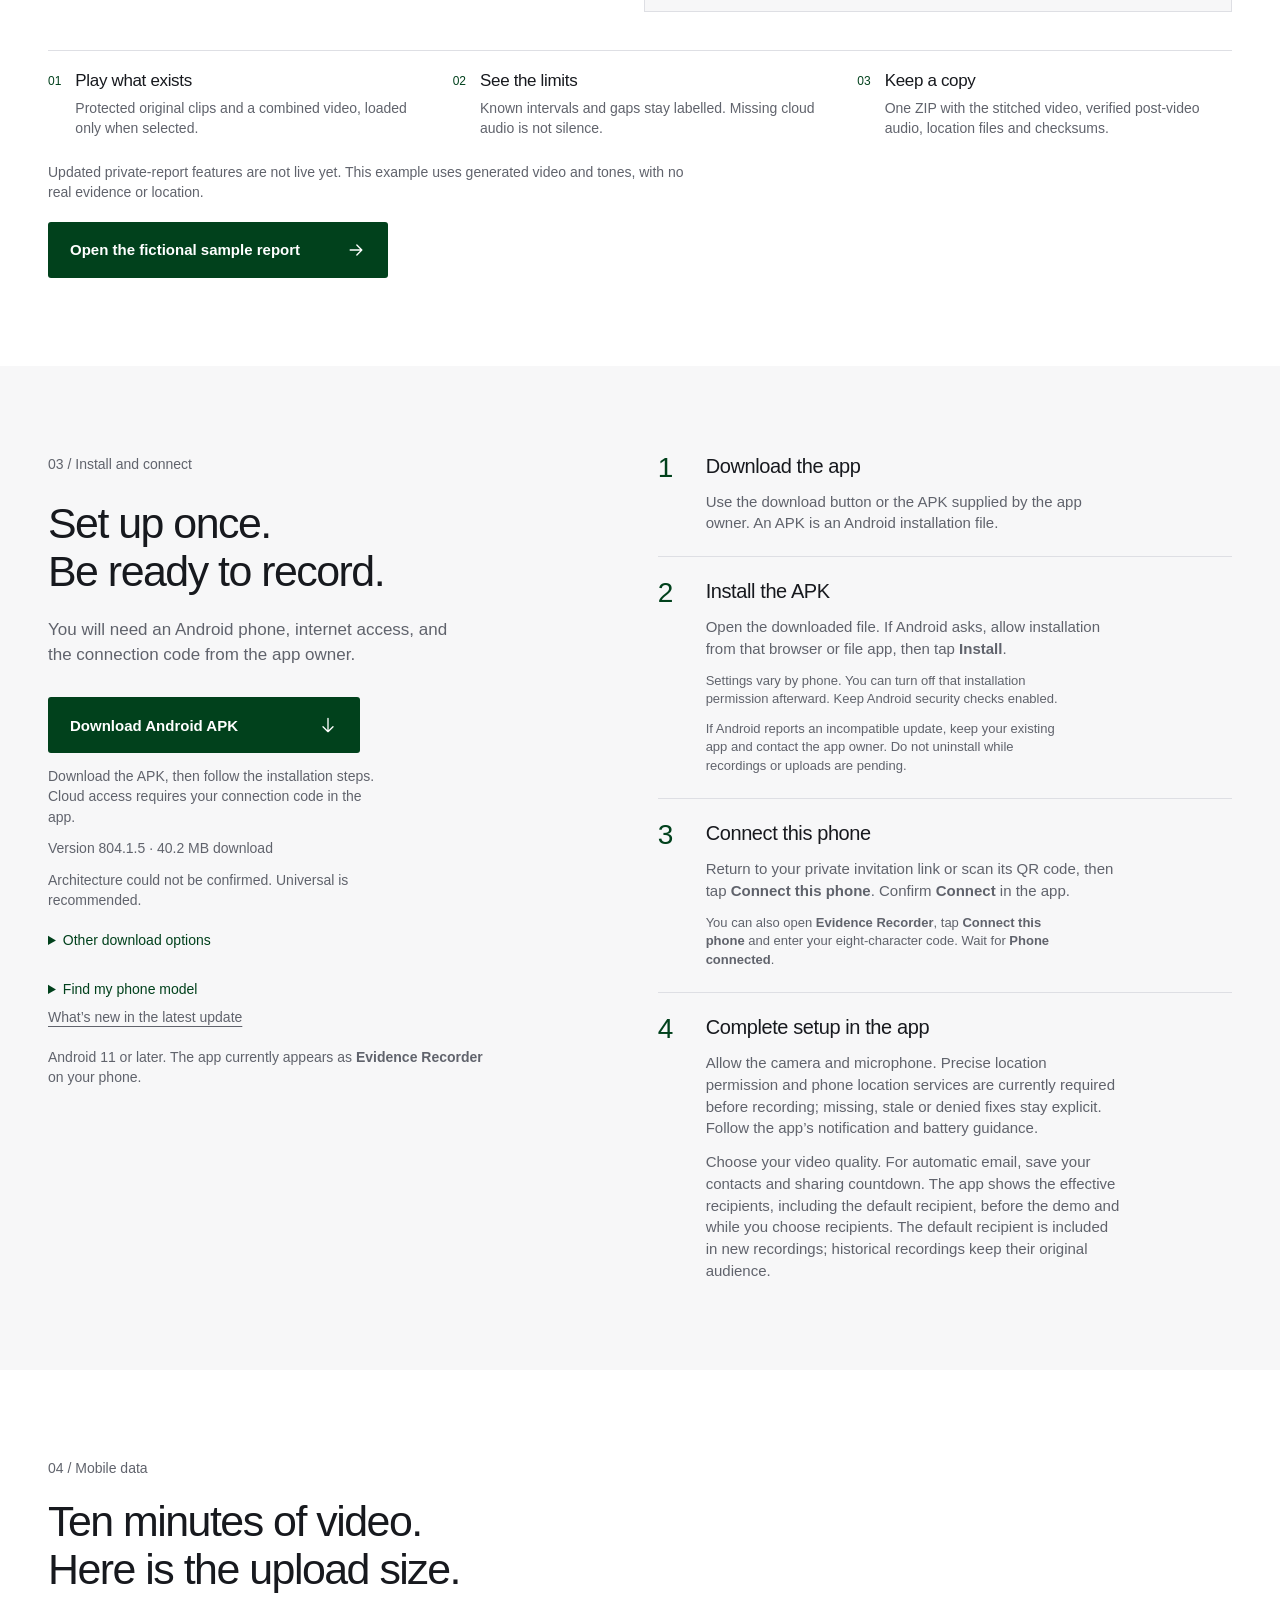
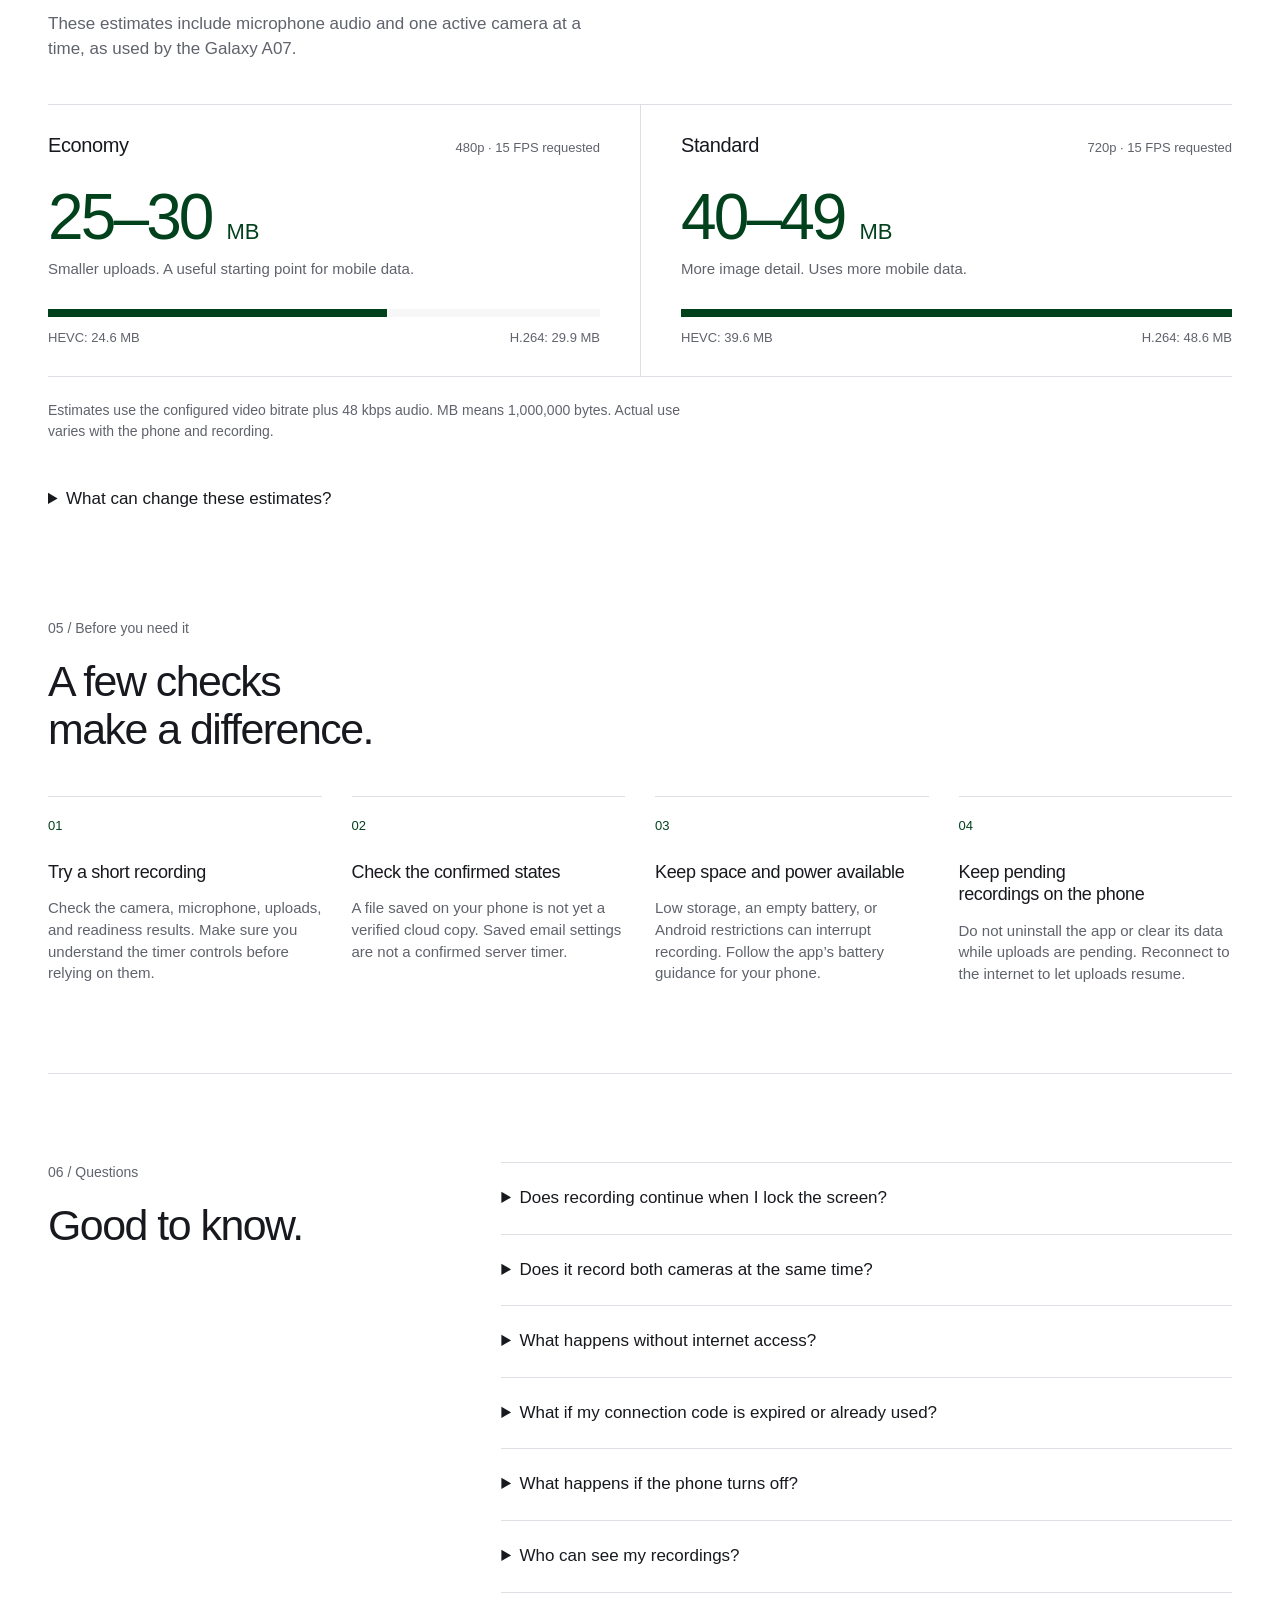
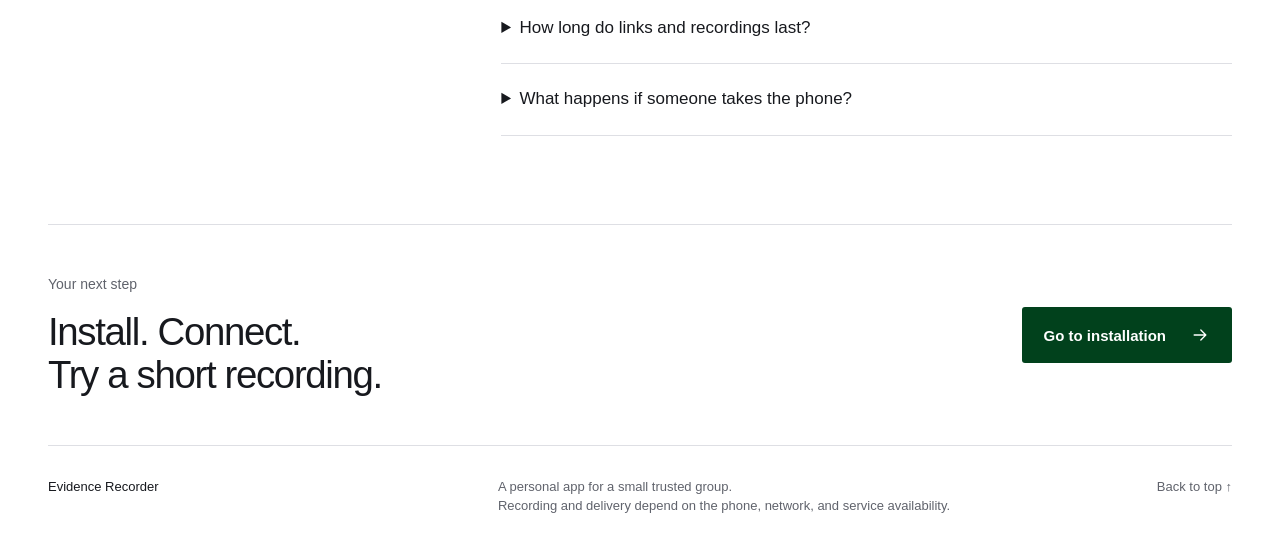
==== commit f9936c75: "Publish phone-matched APK selection, unmatched-phone alerts and report preview" ====
--- a/index.html
+++ b/index.html
@@ -9,26 +9,35 @@
   <meta name="theme-color" content="#ffffff">
   <title>Evidence Recorder — Keep evidence beyond your phone</title>
   <link rel="icon" href="icon.svg?v=pakistan-green-20261030" type="image/svg+xml">
-  <link rel="stylesheet" href="styles.css?v=804.1.5-architectures">
-  <script src="site-config.js?v=804.1.5-architectures" defer></script>
-  <script src="main.js?v=804.1.5-architectures" defer></script>
+  <link rel="stylesheet" href="styles.css?v=apk-models-alert-20261102">
+  <script src="site-config.js?v=804.1.5-models-20261102" defer></script>
+  <script src="device-catalog.js?v=20261102" defer></script>
+  <script src="apk-recommendation.js?v=20261102" defer></script>
+  <script src="main.js?v=apk-models-alert-20261102" defer></script>
+  <script src="nav.js?v=protection-20261101" defer></script>
 </head>
-<body>
+<body class="home-page">
   <a class="skip-link" href="#main">Skip to content</a>
-  <header class="site-header wrap">
-    <a class="wordmark" href="#main" aria-label="Evidence Recorder home">
-      <svg width="30" height="30" viewBox="0 0 30 30" aria-hidden="true"><rect width="30" height="30" rx="7" fill="currentColor"/><circle cx="15" cy="15" r="7" fill="white"/><circle cx="15" cy="15" r="3" fill="currentColor"/></svg>
-      <span>Evidence Recorder</span>
-    </a>
-    <nav aria-label="Main navigation">
-      <a href="#how-it-works">How it works</a>
-      <a href="#data">Data use</a>
-      <a class="nav-install" href="#install">Get the app <span aria-hidden="true">↗</span></a>
-    </nav>
+  <header class="site-header">
+    <div class="header-inner wrap">
+      <a class="wordmark" href="#main" aria-label="Evidence Recorder home">
+        <svg width="30" height="30" viewBox="0 0 30 30" aria-hidden="true"><rect width="30" height="30" rx="7" fill="currentColor"/><circle cx="15" cy="15" r="7" fill="white"/><circle cx="15" cy="15" r="3" fill="currentColor"/></svg>
+        <span>Evidence Recorder</span>
+      </a>
+      <nav id="site-nav" aria-label="Main navigation">
+        <a href="#overview">Overview</a>
+        <a href="#how-it-works">How it works</a>
+        <a href="#protection">Protection report</a>
+        <a class="nav-install" href="#install">Get the app <span aria-hidden="true">↗</span></a>
+        <a href="#data">Data use</a>
+        <a href="#tips">Before recording</a>
+        <a href="#questions">Questions</a>
+      </nav>
+    </div>
   </header>
 
   <main id="main">
-    <section class="hero wrap" aria-labelledby="hero-title">
+    <section class="hero wrap" id="overview" aria-labelledby="hero-title">
       <div class="hero-copy">
         <p class="eyebrow">Android · Private cloud backup · Timed email sharing</p>
         <h1 id="hero-title">Record fascism.<br><span>Keep evidence<br class="desktop-break"> beyond your phone.</span></h1>
@@ -63,7 +72,7 @@
 
     <div class="facts wrap" aria-label="Key features">
       <p><strong>Record through screen lock</strong><span>Start with the app open and the phone unlocked.</span></p>
-      <p><strong>Upload as you record</strong><span>Short clips reach the cloud before recording ends.</span></p>
+      <p><strong>Upload as you record</strong><span>Short clips reach the cloud before recording ends. After video, selected audio backs up; full audio stays local.</span></p>
       <p><strong>Share after a delay</strong><span>Cancel before the server deadline to prevent automatic email.</span></p>
     </div>
 
@@ -79,9 +88,9 @@
         <summary>Read the steps as text</summary>
         <ol>
           <li><strong>Choose contacts and a delay.</strong> Save your trusted contacts and release delay in the app. The six-hour delay shown is an example.</li>
-          <li><strong>Start recording.</strong> Start with the app open and the phone unlocked, then lock it normally. On the Galaxy A07, the rear camera records with continuous microphone audio.</li>
+          <li><strong>Start recording.</strong> Start with the app open and the phone unlocked, then lock it normally. On the Galaxy A07, the rear camera records with continuous microphone audio. Video stops at your selected 10–30-minute limit; audio then continues through silence until 10% battery or an earlier stop. After the video phase, only selected or uncertain audio is uploaded; full audio stays on the phone.</li>
           <li><strong>Check backup and timer.</strong> With internet access, clips upload to private cloud storage and the server verifies them. Cloud verification and remote-timer confirmation are separate. Without server confirmation, there is no remote timer. A timer already confirmed can continue while the phone is offline.</li>
-          <li><strong>Stop recording or cancel sharing.</strong> The countdown starts when video stops, recording ends, or the server detects an interruption; upload completion is not required to start it. Audio can continue after the video cutoff. Stopping recording does not cancel sharing. To prevent automatic email, cancel before the deadline and wait for server confirmation.</li>
+          <li><strong>Stop recording or cancel sharing.</strong> At the video cutoff, the acknowledged countdown starts while audio may continue. A confirmed stop or a detected interruption also starts the countdown; upload completion is not required to start it. Stopping recording does not cancel sharing. To prevent automatic email, cancel before the deadline and wait for server confirmation.</li>
           <li><strong>Email to your contacts.</strong> If you do not cancel, email attempts wait for the deadline and a verified combined video. The email links to the recording. Provider acceptance does not confirm delivery or reading.</li>
         </ol>
       </details>
@@ -89,17 +98,54 @@
       <p class="section-note">Release checks run every 20 minutes. Email can follow the deadline by almost 20 minutes, plus processing and provider time.</p>
     </section>
 
+    <section id="protection" class="section wrap protection-section" aria-labelledby="protection-title">
+      <div class="protection-layout">
+        <div class="section-heading">
+          <p class="section-number">02 / Protection report</p>
+          <h2 id="protection-title">What a private report shows.</h2>
+          <p>One protected link. Available media, known coverage and limits, with originals and hashes available when needed.</p>
+        </div>
+        <div class="report-preview" aria-hidden="true">
+          <div class="preview-bar"><span class="preview-dot"></span><span>Private report</span><span class="preview-pill">Sample</span></div>
+          <div class="preview-actions"><span class="preview-play">▶</span><span>Watch</span><span class="preview-chip">Save a copy</span><span class="preview-chip">Location</span></div>
+          <div class="preview-track"><span class="preview-fill"></span><span class="preview-gap"></span><span class="preview-fill short"></span></div>
+          <div class="preview-lines"><span></span><span></span><span></span></div>
+        </div>
+      </div>
+      <ol class="evidence-flow">
+        <li><span>01</span><div><h3>Play what exists</h3><p>Protected original clips and a combined video, loaded only when selected.</p></div></li>
+        <li><span>02</span><div><h3>See the limits</h3><p>Known intervals and gaps stay labelled. Missing cloud audio is not silence.</p></div></li>
+        <li><span>03</span><div><h3>Keep a copy</h3><p>One ZIP with the stitched video, verified post-video audio, location files and checksums.</p></div></li>
+      </ol>
+      <p class="section-note">Updated private-report features are not live yet. This example uses generated video and tones, with no real evidence or location.</p>
+      <p><a class="button primary" href="sample-report/">Open the fictional sample report <svg viewBox="0 0 24 24" aria-hidden="true"><path d="M5 12h14m-6-6 6 6-6 6"/></svg></a></p>
+    </section>
+
     <section id="install" class="install-section" aria-labelledby="install-title">
       <div class="section wrap install-grid">
-        <div class="install-intro"><p class="section-number">02 / Install and connect</p><h2 id="install-title">Set up once.<br>Be ready to record.</h2><p>You will need an Android phone, internet access, and the connection code from the app owner.</p>
+        <div class="install-intro"><p class="section-number">03 / Install and connect</p><h2 id="install-title">Set up once.<br>Be ready to record.</h2><p>You will need an Android phone, internet access, and the connection code from the app owner.</p>
           <div class="download-panel">
             <a id="apk-download" class="button primary download-button" aria-disabled="true">Download Android APK <svg viewBox="0 0 24 24" aria-hidden="true"><path d="M12 4v16m-6-6 6 6 6-6"/></svg></a>
             <p id="download-note" role="status">The APK download has not been published yet. Ask the app owner for the current installation file.</p>
             <p id="download-meta" class="fine-print" hidden></p>
+            <p id="download-recommendation" class="fine-print" role="status" hidden></p>
+            <div id="phone-match-alert" class="phone-match-alert" role="alert" hidden>
+              <strong>Phone model not matched</strong>
+              <p>Select your phone make and model to check for a smaller APK. You can still use Universal.</p>
+              <button id="choose-phone-model" class="button secondary" type="button" aria-controls="phone-picker" aria-expanded="false">Choose make and model</button>
+            </div>
             <details id="download-options" class="download-options" hidden>
               <summary>Other download options</summary>
               <ul id="download-options-list"></ul>
-              <p class="fine-print">The universal APK is the safe choice if unsure. Automatic selection uses limited browser information, not a compatibility guarantee.</p>
+              <p class="fine-print">Universal is the safe choice if unsure. Model-based suggestions are estimates, not a compatibility guarantee. All matching happens on this page; your model is not sent anywhere.</p>
+            </details>
+            <details id="phone-picker" class="download-options">
+              <summary>Find my phone model</summary>
+              <label for="phone-model">Phone make, model or exact model number</label>
+              <input id="phone-model" type="text" list="phone-models" maxlength="120" autocomplete="off" placeholder="e.g. SM-A525F">
+              <datalist id="phone-models"></datalist>
+              <p class="fine-print">253 phone profiles, matched locally. <a href="device-catalog-sources.md">Sources and limits</a></p>
+              <p class="fine-print">Choose an exact match or enter the model number from Settings → About phone. Unknown or ambiguous models use Universal. A model match does not verify camera or recording support.</p>
             </details>
             <p class="fine-print"><a href="updates.html">What’s new in the latest update</a></p>
             <noscript><p class="fine-print">JavaScript is off. Ask the app owner for the current APK download.</p></noscript>
@@ -110,13 +156,13 @@
           <li><span class="installation-number">1</span><div><h3>Download the app</h3><p>Use the download button or the APK supplied by the app owner. An APK is an Android installation file.</p></div></li>
           <li><span class="installation-number">2</span><div><h3>Install the APK</h3><p>Open the downloaded file. If Android asks, allow installation from that browser or file app, then tap <strong>Install</strong>.</p><p class="fine-print">Settings vary by phone. You can turn off that installation permission afterward. Keep Android security checks enabled.</p><p class="fine-print">If Android reports an incompatible update, keep your existing app and contact the app owner. Do not uninstall while recordings or uploads are pending.</p></div></li>
           <li id="connect"><span class="installation-number">3</span><div><h3>Connect this phone</h3><p>Return to your private invitation link or scan its QR code, then tap <strong>Connect this phone</strong>. Confirm <strong>Connect</strong> in the app.</p><p class="fine-print">You can also open <strong>Evidence Recorder</strong>, tap <strong>Connect this phone</strong> and enter your eight-character code. Wait for <strong>Phone connected</strong>.</p></div></li>
-          <li><span class="installation-number">4</span><div><h3>Complete setup in the app</h3><p>Allow the camera and microphone. Allow location if you want location evidence. Follow the app&rsquo;s notification and battery guidance.</p><p>Choose your video quality. For automatic email, save your contacts and release delay. Read the sharing disclosure before enabling it.</p></div></li>
+          <li><span class="installation-number">4</span><div><h3>Complete setup in the app</h3><p>Allow the camera and microphone. Precise location permission and phone location services are currently required before recording; missing, stale or denied fixes stay explicit. Follow the app&rsquo;s notification and battery guidance.</p><p>Choose your video quality. For automatic email, save your contacts and sharing countdown. The app shows the effective recipients, including the default recipient, before the demo and while you choose recipients. The default recipient is included in new recordings; historical recordings keep their original audience.</p></div></li>
         </ol>
       </div>
     </section>
 
     <section id="data" class="section wrap" aria-labelledby="data-title">
-      <div class="section-heading"><p class="section-number">03 / Mobile data</p><h2 id="data-title">Ten minutes of video.<br>Here is the upload size.</h2><p>These estimates include microphone audio and one active camera at a time, as used by the Galaxy A07.</p></div>
+      <div class="section-heading"><p class="section-number">04 / Mobile data</p><h2 id="data-title">Ten minutes of video.<br>Here is the upload size.</h2><p>These estimates include microphone audio and one active camera at a time, as used by the Galaxy A07.</p></div>
       <div class="quality-grid">
         <article class="quality-option"><div class="quality-heading"><h3>Economy</h3><span>480p · 15 FPS requested</span></div><p class="data-amount">25–30 <span>MB</span></p><p>Smaller uploads. A useful starting point for mobile data.</p><div class="data-bar" aria-hidden="true"><span class="economy-bar"></span></div><p class="codec-note"><span>HEVC: 24.6 MB</span><span>H.264: 29.9 MB</span></p></article>
         <article class="quality-option"><div class="quality-heading"><h3>Standard</h3><span>720p · 15 FPS requested</span></div><p class="data-amount">40–49 <span>MB</span></p><p>More image detail. Uses more mobile data.</p><div class="data-bar" aria-hidden="true"><span class="standard-bar"></span></div><p class="codec-note"><span>HEVC: 39.6 MB</span><span>H.264: 48.6 MB</span></p></article>
@@ -126,7 +172,7 @@
     </section>
 
     <section id="tips" class="section wrap tips-section" aria-labelledby="tips-title">
-      <div class="section-heading"><p class="section-number">04 / Before you need it</p><h2 id="tips-title">A few checks<br>make a difference.</h2></div>
+      <div class="section-heading"><p class="section-number">05 / Before you need it</p><h2 id="tips-title">A few checks<br>make a difference.</h2></div>
       <div class="tips-grid">
         <article><span class="tip-number">01</span><h3>Try a short recording</h3><p>Check the camera, microphone, uploads, and readiness results. Make sure you understand the timer controls before relying on them.</p></article>
         <article><span class="tip-number">02</span><h3>Check the confirmed states</h3><p>A file saved on your phone is not yet a verified cloud copy. Saved email settings are not a confirmed server timer.</p></article>
@@ -136,14 +182,16 @@
     </section>
 
     <section id="questions" class="section wrap questions-section" aria-labelledby="questions-title">
-      <div class="section-heading"><p class="section-number">05 / Questions</p><h2 id="questions-title">Good to know.</h2></div>
+      <div class="section-heading"><p class="section-number">06 / Questions</p><h2 id="questions-title">Good to know.</h2></div>
       <div class="questions">
-        <details><summary>Does recording continue when I lock the screen?</summary><div><p>Yes, during normal screen lock. Start recording while the phone is unlocked and the app is visible. Video stops at your selected limit of 10–30 minutes. The phone then continues audio capture until the battery reaches 10%, or an earlier stop condition. Speech detection selects audio clips for upload. You can stop earlier after unlocking.</p></div></details>
+        <details><summary>Does recording continue when I lock the screen?</summary><div><p>Yes, during normal screen lock. Start recording while the phone is unlocked and the app is visible. Video stops at your selected limit of 10–30 minutes. The phone then continues audio capture through silence until the battery reaches 10%, or an earlier stop condition. After the video phase, only speech-selected or uncertain audio is uploaded; complete audio stays on the phone. The 10% reserve does not guarantee that pending uploads finish. You can stop earlier after unlocking.</p></div></details>
         <details><summary>Does it record both cameras at the same time?</summary><div><p>The Galaxy A07 records the rear camera and microphone. It does not alternate cameras.</p><p>On other phones, the app checks simultaneous front and rear recording after camera and microphone permissions are given. If it cannot confirm support, it uses the rear camera only. S23 FE support is not yet verified.</p></div></details>
-        <details><summary>What happens without internet access?</summary><div><p>The phone can save recordings locally. Pending uploads retry when internet access returns, subject to Android restrictions.</p><p>There is no remote timer until the server confirms it. If a timer is already confirmed, a lost connection can cause the server to detect an interruption.</p></div></details>
+        <details><summary>What happens without internet access?</summary><div><p>The phone can save recordings locally. Pending uploads retry when internet access returns, subject to Android restrictions. Full audio and files that never upload stay local; the server cannot see them.</p><p>There is no remote timer until the server confirms it. The video cutoff starts the acknowledged sharing countdown while audio may continue. If a timer is already confirmed, a lost connection can cause the server to detect an interruption.</p></div></details>
         <details><summary>What if my connection code is expired or already used?</summary><div><p>Your private invitation page can check its status without using it. The app checks again when you confirm the connection. Ask the app owner for a new invitation if it has expired or was used by another phone.</p><p>Each invitation connects one phone and is valid for 48 hours after creation. Its expiry does not expire a saved phone connection.</p></div></details>
-        <details><summary>What happens if the phone turns off?</summary><div><p>Recording stops. Previously finalized clips remain available for upload. After one-time setup while unlocked, the updated app can upload pending clips after a restart before the first unlock. Android scheduling and network availability can delay uploads. Cameras do not restart automatically.</p><p>After Android force-stop, open the app again to resume upload scheduling. The unfinished last clip can be lost.</p></div></details>
-        <details><summary>Who can see my recordings?</summary><div><p>Recordings upload to private AWS storage. Automatic sharing sends trusted contacts expiring access links. Anyone who receives a forwarded link can use it until access expires.</p><p>New automatic-email recordings include an administrator copy after the app discloses it and you accept. Read that disclosure before enabling sharing.</p><p>This public webpage contains installation guidance only. It does not access your recordings, connection code, or account credentials.</p></div></details>
+        <details><summary>What happens if the phone turns off?</summary><div><p>Recording stops. Previously finalized clips remain available for upload. After one-time unlocked storage preparation, the app can resume pending uploads after a restart before the first unlock. Android scheduling, network and battery conditions can delay uploads. Cameras and microphone never restart automatically.</p><p>After Android force-stop, open the app again to resume upload scheduling. The unfinished last clip can be lost. There is no absolute capture guarantee.</p></div></details>
+        <details><summary>Who can see my recordings?</summary><div><p>Recordings upload to private AWS storage. Automatic sharing sends trusted contacts expiring access links. Anyone who receives a forwarded link can use it until access expires. The app shows the effective recipients, including the default recipient, before the demo and while you choose recipients.</p><p>New automatic-email recordings include an administrator copy after the app discloses it before recording. Historical recordings keep their frozen audience.</p><p>This public webpage contains installation guidance and a fictional sample only. It does not access your recordings, connection code or account credentials, and it lists no real contact details.</p></div></details>
+        <details><summary>How long do links and recordings last?</summary><div><p>Recipient access links expire. New canceled sessions default to seven-day deletion unless kept. Released footage becomes eligible for archival after 30 days, and recipient link access ends when archival begins. Historical sessions keep their frozen retention policy.</p></div></details>
+        <details><summary>What happens if someone takes the phone?</summary><div><p>An already active recording can continue if someone takes the phone. Start from the visible, unlocked app; normal screen lock keeps it running. The app cannot detect phone confiscation or activate the microphone remotely. Power loss, force-stop or another interruption can stop capture; the server can only report what it observed.</p></div></details>
       </div>
     </section>
 
--- a/styles.css
+++ b/styles.css
@@ -17,8 +17,9 @@
   background: var(--paper);
 }
 * { box-sizing: border-box; }
-html { scroll-behavior: smooth; scroll-padding-top: 24px; }
+html { scroll-behavior: smooth; scroll-padding-top: calc(var(--header-height, 97px) + 12px); }
 body { margin: 0; }
+.home-page { padding-top: var(--header-height, 97px); }
 a { color: inherit; text-underline-offset: 4px; text-decoration-thickness: 1px; }
 button, input { font: inherit; }
 svg { display: block; flex-shrink: 0; }
@@ -32,14 +33,18 @@
 :focus-visible { outline: 3px solid var(--accent); outline-offset: 5px; }
 [hidden] { display: none !important; }
 .wrap { width: min(1184px, calc(100% - 80px)); margin-inline: auto; }
-.skip-link { position: absolute; left: 16px; top: -80px; padding: 12px 18px; background: var(--paper); z-index: 5; }
+.skip-link { position: absolute; left: 16px; top: -80px; padding: 12px 18px; background: var(--paper); z-index: 60; }
 .skip-link:focus { top: 12px; }
-.site-header { display: flex; align-items: center; justify-content: space-between; min-height: 96px; border-bottom: 1px solid var(--line); gap: 24px; }
-.wordmark { display: inline-flex; align-items: center; gap: 11px; font-size: 20px; font-weight: 600; text-decoration: none; white-space: nowrap; }
+.site-header { position: fixed; inset: 0 0 auto; z-index: 40; background: rgba(255, 255, 255, .97); border-bottom: 1px solid var(--line); }
+.header-inner { display: flex; align-items: center; justify-content: space-between; min-height: 96px; gap: 24px; }
+.wordmark { display: inline-flex; align-items: center; gap: 11px; font-size: 20px; font-weight: 600; text-decoration: none; white-space: nowrap; flex: none; }
 .wordmark svg { color: var(--accent); stroke: none !important; }
-nav { display: flex; align-items: center; gap: 28px; font-size: 15px; }
-nav a { text-decoration: none; padding-block: 12px; }
+nav { display: flex; align-items: center; gap: 26px; font-size: 15px; min-width: 0; overflow-x: auto; overscroll-behavior-x: contain; scrollbar-width: none; }
+nav::-webkit-scrollbar { display: none; }
+nav a { flex: none; text-decoration: none; padding-block: 12px; white-space: nowrap; border-bottom: 2px solid transparent; }
 nav a:hover, .text-link:hover { color: var(--accent); }
+nav a.is-active, nav a[aria-current="location"] { color: var(--accent); border-bottom-color: var(--accent); }
+nav a:focus-visible { outline-offset: 1px; }
 .nav-install { color: var(--accent); font-weight: 600; }
 .nav-install span { margin-left: 7px; }
 .hero { display: grid; grid-template-columns: 1.1fr .9fr; gap: clamp(38px, 6vw, 86px); padding-top: 74px; padding-bottom: 72px; align-items: center; }
@@ -82,7 +87,7 @@
 .facts p:last-child { border-right: 0; }
 .facts strong { display: block; font-size: 16px; font-weight: 500; margin-bottom: 7px; }
 .facts span { display: block; font-size: 14px; color: var(--muted); max-width: 32ch; }
-.section { padding-top: 88px; padding-bottom: 88px; scroll-margin-top: 0; }
+.section { padding-top: 88px; padding-bottom: 88px; }
 .section-heading { margin-bottom: 43px; }
 .section-heading .section-number { margin-bottom: 19px; }
 .section-heading > p:last-child:not(.section-number) { color: var(--muted); max-width: 58ch; margin-top: 19px; }
@@ -112,6 +117,11 @@
 .download-panel { margin: 30px 0 20px; }
 .download-button { width: min(100%, 312px); }
 #download-note { font-size: 14px; color: var(--muted); max-width: 43ch; margin-top: 13px; }
+.download-options { margin-top: 12px; }
+.download-options summary { padding-block: 8px; font-size: 14px; color: var(--accent); }
+.download-options ul { margin: 2px 0 10px; padding-left: 20px; font-size: 14px; }
+.download-options li { margin: 6px 0; }
+.download-options .fine-print, .download-options .step-note { margin-top: 4px; }
 .installation-steps { padding: 0; list-style: none; margin: 0; }
 .installation-steps li { display: flex; gap: 22px; padding: 22px 0; border-top: 1px solid var(--line); }
 .installation-steps li:first-child { padding-top: 0; border-top: none; }
@@ -136,6 +146,29 @@
 .data-details { margin-top: 28px; }
 summary { cursor: pointer; padding-block: 18px; font-size: 17px; font-weight: 500; }
 details > div { max-width: 70ch; padding-bottom: 22px; color: var(--muted); font-size: 15px; }
+.protection-layout { display: grid; grid-template-columns: .95fr 1.05fr; gap: clamp(30px, 5vw, 68px); align-items: center; }
+.report-preview { border: 1px solid var(--line); background: var(--surface); padding: 18px 20px 22px; }
+.preview-bar { display: flex; align-items: center; gap: 9px; font-size: 12px; color: var(--muted); }
+.preview-dot { width: 8px; height: 8px; border-radius: 50%; background: var(--accent); }
+.preview-pill { margin-left: auto; border: 1px solid var(--line); border-radius: 999px; padding: 2px 8px; font-size: 11px; }
+.preview-actions { display: flex; flex-wrap: wrap; align-items: center; gap: 8px; margin-top: 17px; font-size: 12px; }
+.preview-play { display: inline-flex; align-items: center; justify-content: center; width: 30px; height: 30px; border-radius: 50%; background: var(--accent); color: var(--paper); font-size: 11px; }
+.preview-chip { border: 1px solid var(--line); border-radius: 999px; padding: 5px 9px; }
+.preview-track { display: flex; gap: 4px; margin-top: 20px; height: 9px; }
+.preview-track span { display: block; height: 100%; background: var(--accent); }
+.preview-fill { width: 37%; }
+.preview-fill.short { width: 21%; }
+.preview-gap { width: 9%; background: var(--line) !important; }
+.preview-lines { display: grid; gap: 9px; margin-top: 20px; }
+.preview-lines span { display: block; height: 8px; background: #e3ebe6; }
+.preview-lines span:nth-child(2) { width: 72%; }
+.preview-lines span:nth-child(3) { width: 48%; }
+.evidence-flow { list-style: none; display: grid; grid-template-columns: repeat(3, 1fr); gap: 30px; padding: 0; margin: 38px 0 0; border-top: 1px solid var(--line); }
+.evidence-flow li { display: flex; gap: 14px; padding-top: 19px; }
+.evidence-flow li > span { color: var(--accent); font-size: 12px; font-variant-numeric: tabular-nums; padding-top: 3px; }
+.evidence-flow h3 { font-size: 17px; margin-bottom: 7px; }
+.evidence-flow p { color: var(--muted); font-size: 14px; }
+#protection .button { width: min(100%, 340px); margin-top: 8px; }
 .tips-section { padding-top: 0; }
 .tips-grid { display: grid; grid-template-columns: repeat(4, 1fr); gap: 30px; }
 .tips-grid article { padding-top: 20px; border-top: 1px solid var(--line); }
@@ -168,16 +201,24 @@
   .process-grid li:nth-child(n+3) { border-top: 1px solid var(--line); }
   .process-number { margin-bottom: 23px; }
   .tips-grid { grid-template-columns: 1fr 1fr; gap: 34px; }
+  .protection-layout { grid-template-columns: 1fr; gap: 28px; }
+  .evidence-flow { grid-template-columns: 1fr; gap: 0; }
+  .evidence-flow li { border-bottom: 1px solid var(--line); padding-bottom: 18px; }
+  .evidence-flow li:last-child { border-bottom: 0; }
   .questions-section { grid-template-columns: .8fr 1.2fr; gap: 35px; }
 }
 @media (max-width: 700px) {
-  html { scroll-padding-top: 15px; }
-  .wrap { width: calc(100% - 40px); }
-  .site-header { min-height: 80px; gap: 15px; }
-  .wordmark { font-size: 17px; gap: 9px; }
-  .wordmark svg { width: 26px; height: 26px; }
-  nav { gap: 0; }
-  nav a:not(.nav-install) { display: none; }
+  :root { --header-height: 65px; }
+  html { scroll-padding-top: calc(var(--header-height, 65px) + 12px); }
+  .home-page { padding-top: var(--header-height, 65px); }
+  .wrap { width: calc(100% - 32px); }
+  .header-inner { display: block; min-height: 64px; padding-top: 12px; }
+  .header-inner .wordmark { margin-bottom: 6px; }
+  .header-inner nav { width: 100%; scrollbar-width: thin; padding-bottom: 2px; }
+  .header-inner nav::-webkit-scrollbar { display: block; height: 3px; }
+  .wordmark { font-size: 16px; gap: 8px; }
+  .wordmark svg { width: 25px; height: 25px; }
+  nav { gap: 18px; flex: 1; }
   nav a { font-size: 13px; }
   .hero { grid-template-columns: 1fr; padding-block: 40px; gap: 35px; }
   .eyebrow { max-width: none; font-size: 12px; margin-bottom: 22px; }
@@ -217,6 +258,10 @@
   .data-amount { font-size: 58px; }
   .tips-section { padding-top: 0; }
   .tips-grid { grid-template-columns: 1fr; gap: 27px; }
+  .protection-layout { grid-template-columns: 1fr; gap: 28px; }
+  .evidence-flow { grid-template-columns: 1fr; gap: 0; }
+  .evidence-flow li { border-bottom: 1px solid var(--line); padding-bottom: 18px; }
+  .evidence-flow li:last-child { border-bottom: 0; }
   .tip-number { margin-bottom: 16px; }
   .questions-section { grid-template-columns: 1fr; gap: 27px; }
   .questions summary { font-size: 16px; }
@@ -238,8 +283,12 @@
   article, .process-grid li, .installation-steps li { break-inside: avoid; }
 }
 
-.download-options { margin-top: 12px; }
-.download-options summary { padding-block: 8px; font-size: 14px; color: var(--accent); }
-.download-options ul { margin: 2px 0 10px; padding-left: 20px; font-size: 14px; }
-.download-options li { margin: 6px 0; }
-.download-options .fine-print, .download-options .step-note { margin-top: 4px; }
+.download-options label { display: block; margin-block: 10px 6px; font-size: 14px; }
+.download-options input { display: block; width: 100%; max-width: 360px; padding: 10px 12px; border: 1px solid var(--line); border-radius: 6px; color: var(--ink); background: var(--paper, #fff); font: inherit; }
+.download-options input:focus-visible { outline: 2px solid var(--accent); outline-offset: 2px; }
+#download-recommendation { max-width: 48ch; }
+
+.phone-match-alert { margin-block: 16px; padding: 16px; border: 1px solid #c7a45a; border-radius: 8px; background: #fff8e8; color: #503c12; max-width: 48ch; }
+.phone-match-alert[hidden] { display: none; }
+.phone-match-alert p { margin-block: 6px 12px; font-size: 14px; line-height: 1.5; }
+.phone-match-alert .button { min-height: 44px; font-size: 14px; }
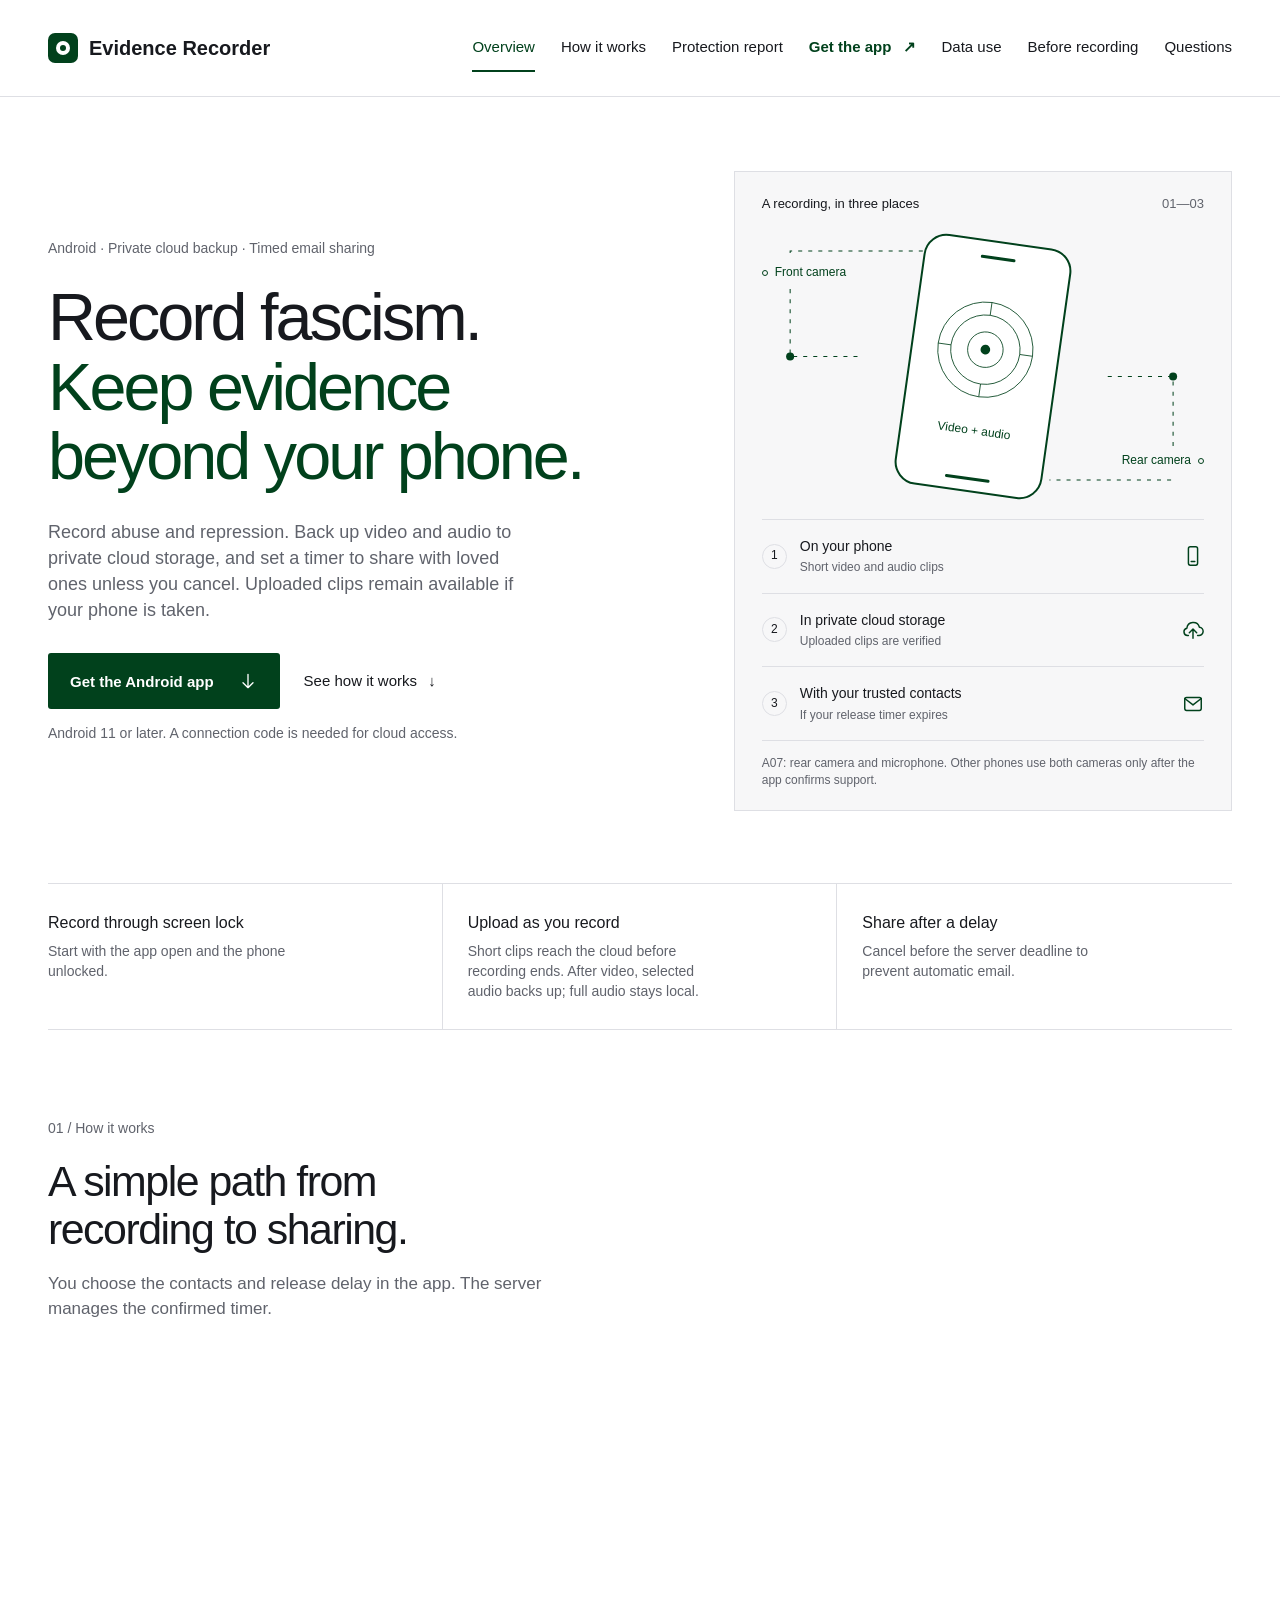
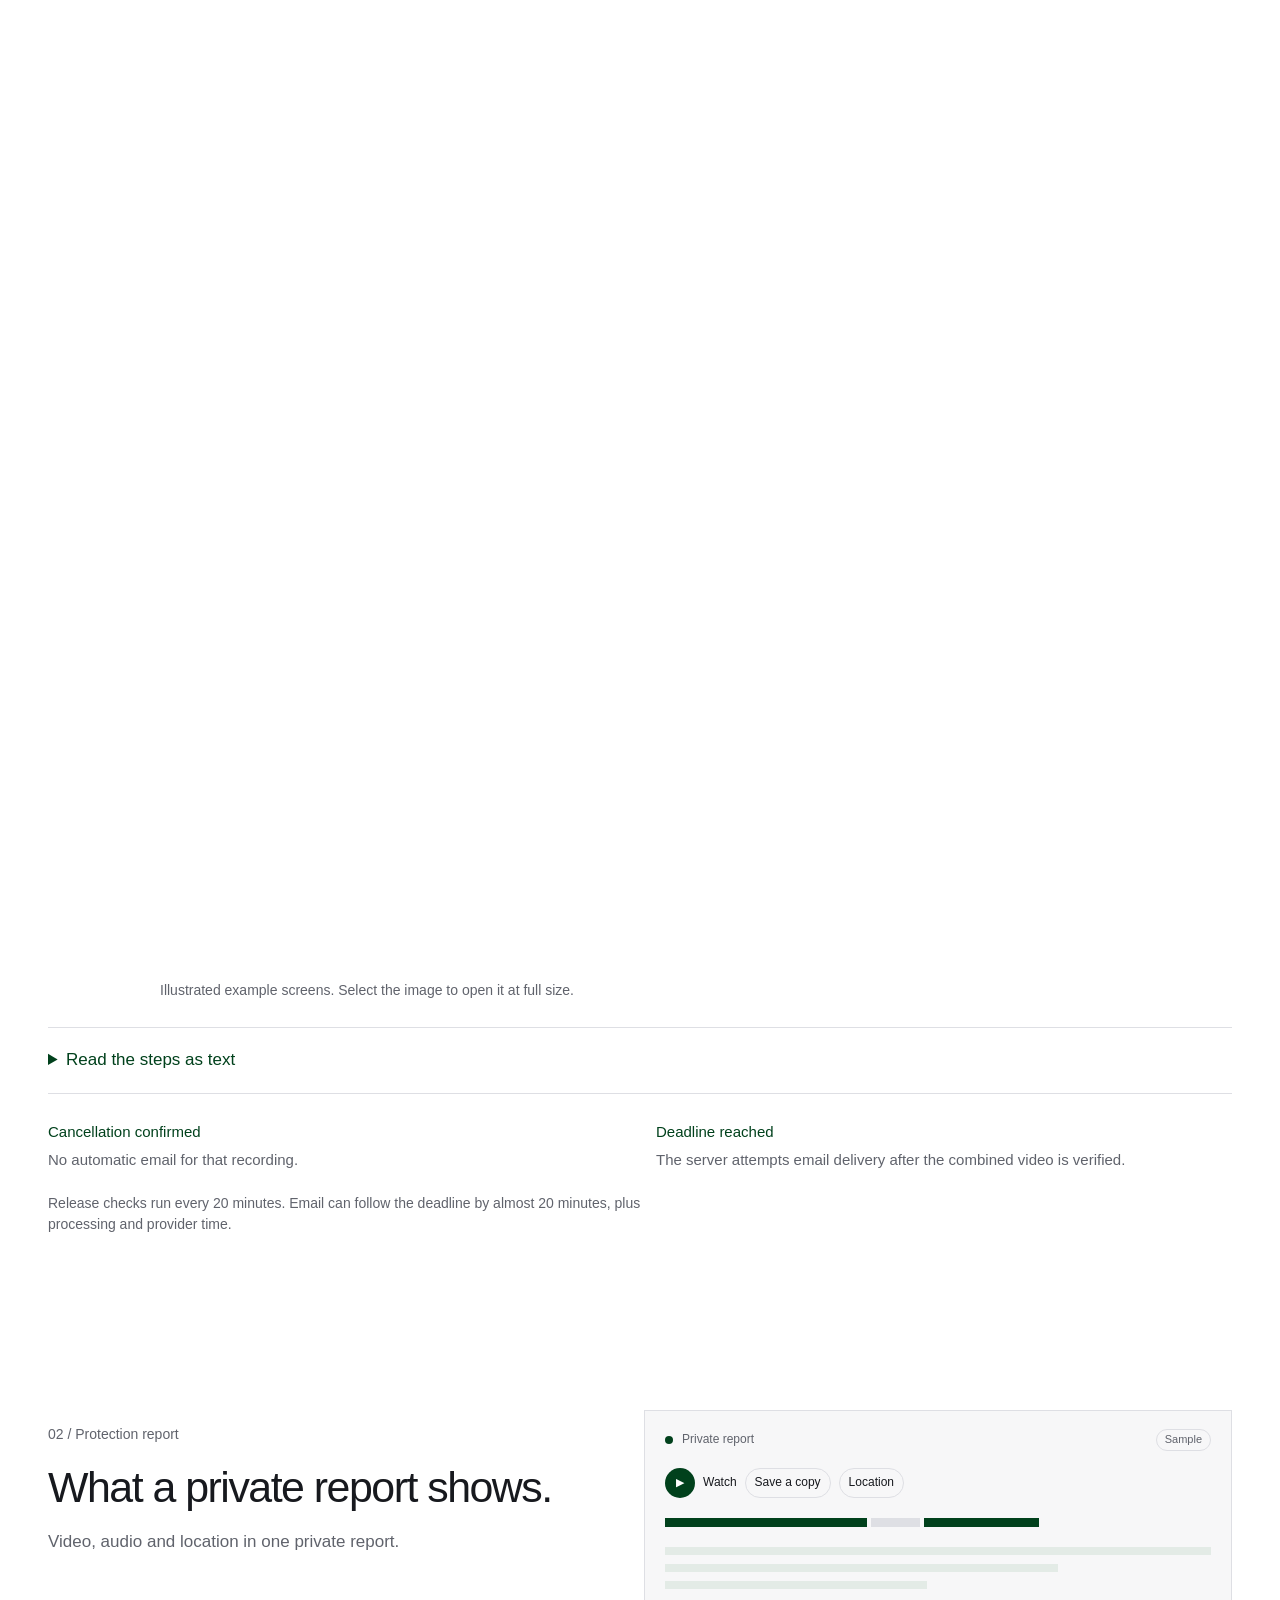
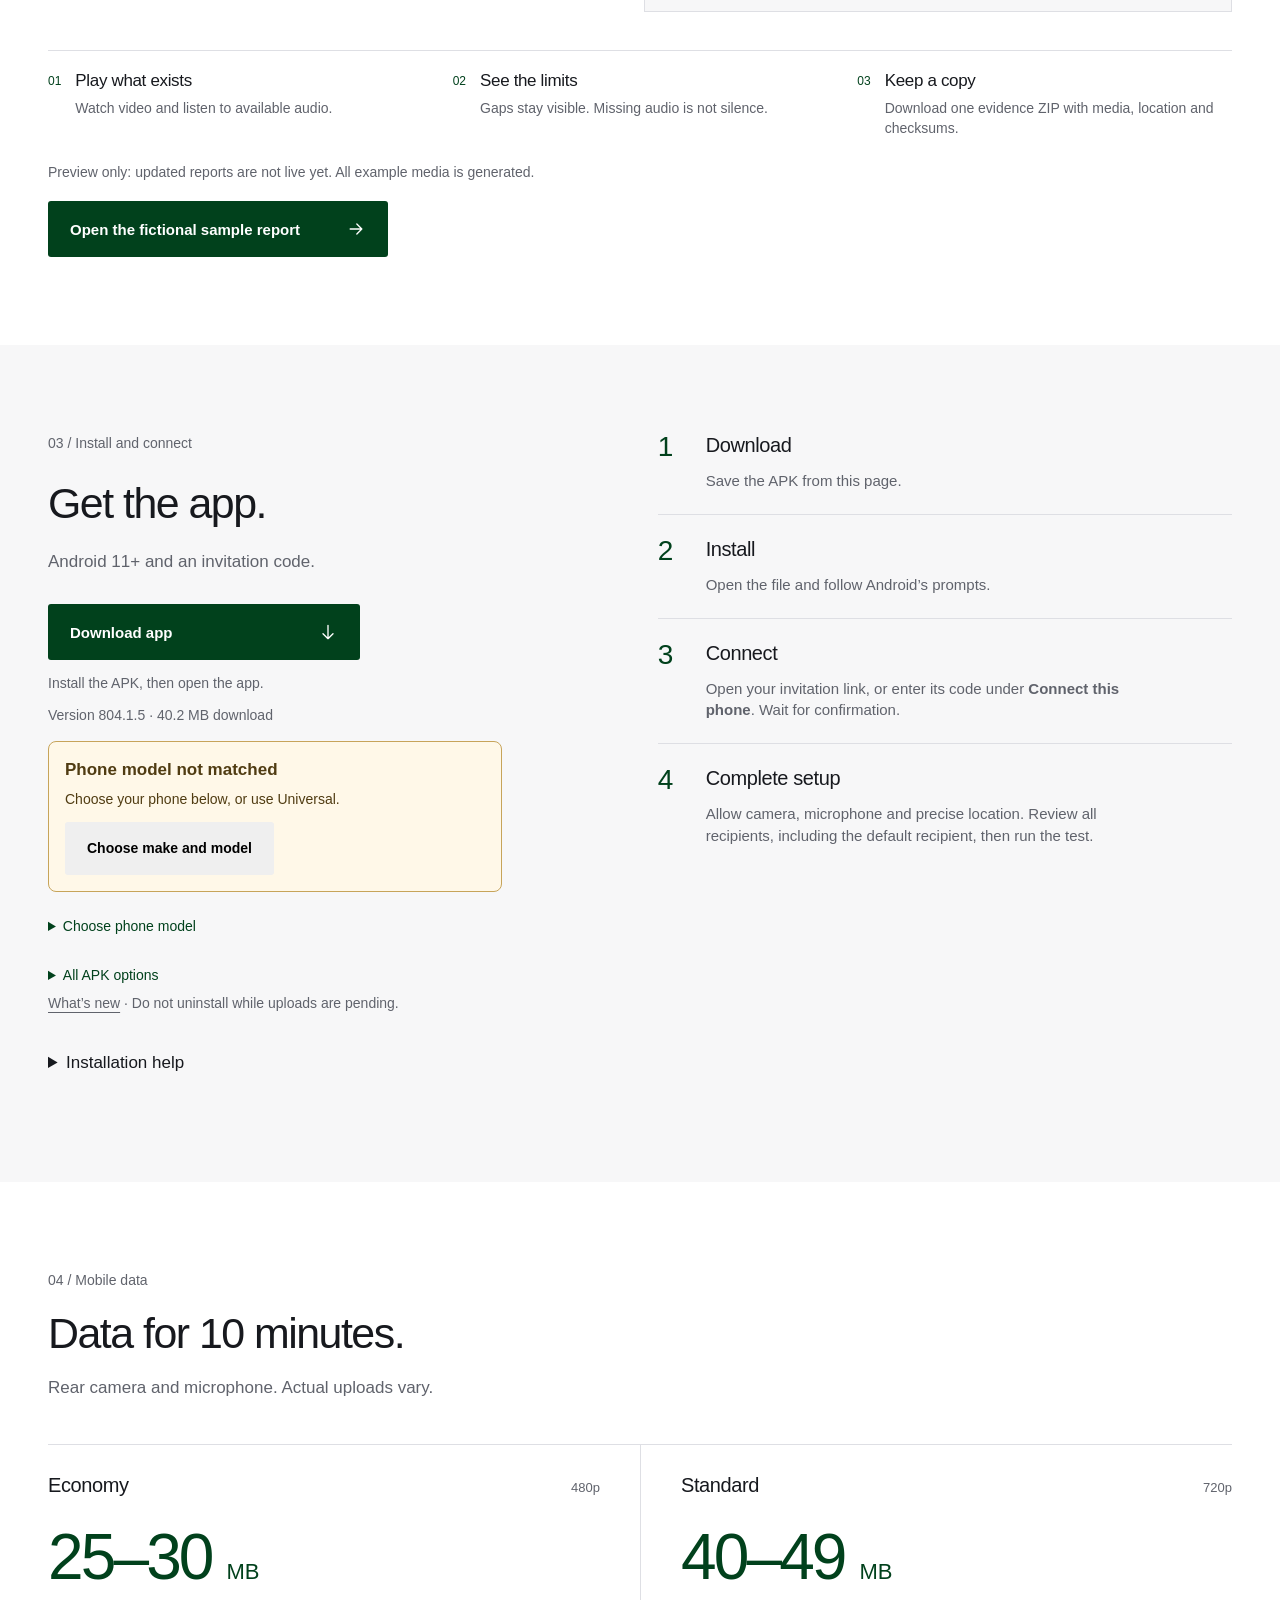
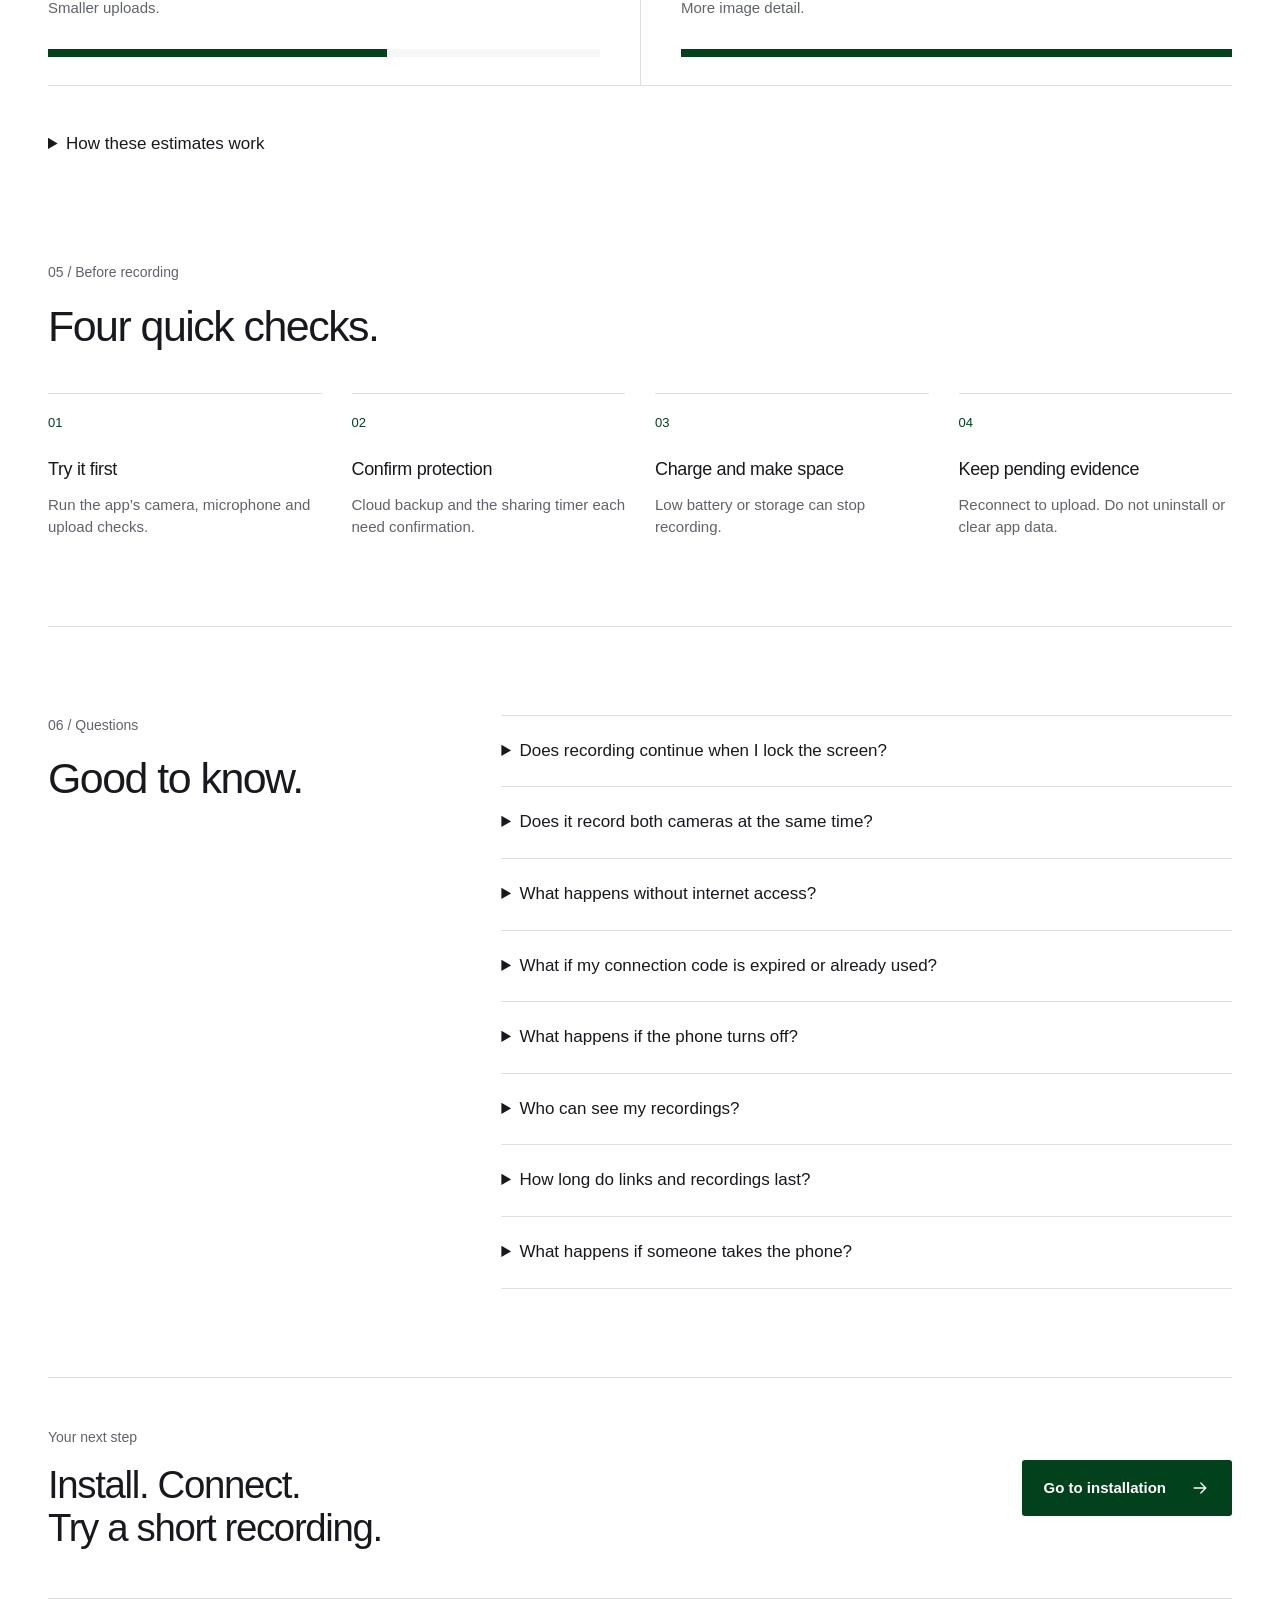
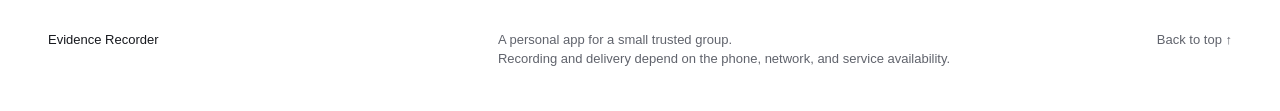
==== commit 277bae98: "Make phone-selection alert visible and simplify the getting-started guide" ====
--- a/index.html
+++ b/index.html
@@ -9,11 +9,11 @@
   <meta name="theme-color" content="#ffffff">
   <title>Evidence Recorder — Keep evidence beyond your phone</title>
   <link rel="icon" href="icon.svg?v=pakistan-green-20261030" type="image/svg+xml">
-  <link rel="stylesheet" href="styles.css?v=apk-models-alert-20261102">
+  <link rel="stylesheet" href="styles.css?v=concise-guide-20261102">
   <script src="site-config.js?v=804.1.5-models-20261102" defer></script>
   <script src="device-catalog.js?v=20261102" defer></script>
   <script src="apk-recommendation.js?v=20261102" defer></script>
-  <script src="main.js?v=apk-models-alert-20261102" defer></script>
+  <script src="main.js?v=concise-guide-20261102" defer></script>
   <script src="nav.js?v=protection-20261101" defer></script>
 </head>
 <body class="home-page">
@@ -41,7 +41,7 @@
       <div class="hero-copy">
         <p class="eyebrow">Android · Private cloud backup · Timed email sharing</p>
         <h1 id="hero-title">Record fascism.<br><span>Keep evidence<br class="desktop-break"> beyond your phone.</span></h1>
-        <p class="hero-description">Record abuse and repression without relying on your phone as the only copy. Back up video and audio as you record, and set a timer to share access with your loved ones if you do not cancel. Clips already uploaded to private cloud storage remain available even if your phone is stolen or seized.</p>
+        <p class="hero-description">Record abuse and repression. Back up video and audio to private cloud storage, and set a timer to share with loved ones unless you cancel. Uploaded clips remain available if your phone is taken.</p>
         <div class="hero-actions">
           <a class="button primary" href="#install">Get the Android app <svg viewBox="0 0 24 24" aria-hidden="true"><path d="M12 4v16m-6-6 6 6 6-6"/></svg></a>
           <a class="text-link" href="#how-it-works">See how it works <span aria-hidden="true">↓</span></a>
@@ -103,7 +103,7 @@
         <div class="section-heading">
           <p class="section-number">02 / Protection report</p>
           <h2 id="protection-title">What a private report shows.</h2>
-          <p>One protected link. Available media, known coverage and limits, with originals and hashes available when needed.</p>
+          <p>Video, audio and location in one private report.</p>
         </div>
         <div class="report-preview" aria-hidden="true">
           <div class="preview-bar"><span class="preview-dot"></span><span>Private report</span><span class="preview-pill">Sample</span></div>
@@ -113,71 +113,75 @@
         </div>
       </div>
       <ol class="evidence-flow">
-        <li><span>01</span><div><h3>Play what exists</h3><p>Protected original clips and a combined video, loaded only when selected.</p></div></li>
-        <li><span>02</span><div><h3>See the limits</h3><p>Known intervals and gaps stay labelled. Missing cloud audio is not silence.</p></div></li>
-        <li><span>03</span><div><h3>Keep a copy</h3><p>One ZIP with the stitched video, verified post-video audio, location files and checksums.</p></div></li>
+        <li><span>01</span><div><h3>Play what exists</h3><p>Watch video and listen to available audio.</p></div></li>
+        <li><span>02</span><div><h3>See the limits</h3><p>Gaps stay visible. Missing audio is not silence.</p></div></li>
+        <li><span>03</span><div><h3>Keep a copy</h3><p>Download one evidence ZIP with media, location and checksums.</p></div></li>
       </ol>
-      <p class="section-note">Updated private-report features are not live yet. This example uses generated video and tones, with no real evidence or location.</p>
+      <p class="section-note">Preview only: updated reports are not live yet. All example media is generated.</p>
       <p><a class="button primary" href="sample-report/">Open the fictional sample report <svg viewBox="0 0 24 24" aria-hidden="true"><path d="M5 12h14m-6-6 6 6-6 6"/></svg></a></p>
     </section>
 
     <section id="install" class="install-section" aria-labelledby="install-title">
       <div class="section wrap install-grid">
-        <div class="install-intro"><p class="section-number">03 / Install and connect</p><h2 id="install-title">Set up once.<br>Be ready to record.</h2><p>You will need an Android phone, internet access, and the connection code from the app owner.</p>
+        <div class="install-intro">
+          <p class="section-number">03 / Install and connect</p>
+          <h2 id="install-title">Get the app.</h2>
+          <p>Android 11+ and an invitation code.</p>
           <div class="download-panel">
-            <a id="apk-download" class="button primary download-button" aria-disabled="true">Download Android APK <svg viewBox="0 0 24 24" aria-hidden="true"><path d="M12 4v16m-6-6 6 6 6-6"/></svg></a>
-            <p id="download-note" role="status">The APK download has not been published yet. Ask the app owner for the current installation file.</p>
+            <a id="apk-download" class="button primary download-button" aria-disabled="true">Download app <svg viewBox="0 0 24 24" aria-hidden="true"><path d="M12 4v16m-6-6 6 6 6-6"/></svg></a>
+            <p id="download-note" role="status">Ask the app owner for the current APK.</p>
             <p id="download-meta" class="fine-print" hidden></p>
             <p id="download-recommendation" class="fine-print" role="status" hidden></p>
             <div id="phone-match-alert" class="phone-match-alert" role="alert" hidden>
               <strong>Phone model not matched</strong>
-              <p>Select your phone make and model to check for a smaller APK. You can still use Universal.</p>
+              <p>Choose your phone below, or use Universal.</p>
               <button id="choose-phone-model" class="button secondary" type="button" aria-controls="phone-picker" aria-expanded="false">Choose make and model</button>
             </div>
+            <details id="phone-picker" class="download-options">
+              <summary>Choose phone model</summary>
+              <label for="phone-model">Make, model or model number</label>
+              <input id="phone-model" type="text" list="phone-models" maxlength="120" autocomplete="off" placeholder="e.g. Samsung Galaxy A52">
+              <datalist id="phone-models"></datalist>
+              <p class="fine-print">Find the model in Settings → About phone. <a href="device-catalog-sources.md">Catalog sources</a></p>
+            </details>
             <details id="download-options" class="download-options" hidden>
-              <summary>Other download options</summary>
+              <summary>All APK options</summary>
               <ul id="download-options-list"></ul>
-              <p class="fine-print">Universal is the safe choice if unsure. Model-based suggestions are estimates, not a compatibility guarantee. All matching happens on this page; your model is not sent anywhere.</p>
+              <p class="fine-print">Model matches are estimates. Unsure? Choose Universal.</p>
             </details>
-            <details id="phone-picker" class="download-options">
-              <summary>Find my phone model</summary>
-              <label for="phone-model">Phone make, model or exact model number</label>
-              <input id="phone-model" type="text" list="phone-models" maxlength="120" autocomplete="off" placeholder="e.g. SM-A525F">
-              <datalist id="phone-models"></datalist>
-              <p class="fine-print">253 phone profiles, matched locally. <a href="device-catalog-sources.md">Sources and limits</a></p>
-              <p class="fine-print">Choose an exact match or enter the model number from Settings → About phone. Unknown or ambiguous models use Universal. A model match does not verify camera or recording support.</p>
-            </details>
-            <p class="fine-print"><a href="updates.html">What’s new in the latest update</a></p>
-            <noscript><p class="fine-print">JavaScript is off. Ask the app owner for the current APK download.</p></noscript>
+            <p class="fine-print"><a href="updates.html">What’s new</a> · Do not uninstall while uploads are pending.</p>
+            <noscript><p class="fine-print">Enable JavaScript or ask the owner for the APK.</p></noscript>
           </div>
-          <p class="fine-print">Android 11 or later. The app currently appears as <strong>Evidence Recorder</strong> on your phone.</p>
+          <details class="installation-help"><summary>Installation help</summary><div>
+            <p>Allow installation from your browser if prompted. Keep Android security checks enabled; you can turn off the installation permission afterward.</p>
+            <p>If an update is rejected, keep the existing app and contact the owner. Never clear app data while evidence is pending.</p>
+          </div></details>
         </div>
         <ol class="installation-steps">
-          <li><span class="installation-number">1</span><div><h3>Download the app</h3><p>Use the download button or the APK supplied by the app owner. An APK is an Android installation file.</p></div></li>
-          <li><span class="installation-number">2</span><div><h3>Install the APK</h3><p>Open the downloaded file. If Android asks, allow installation from that browser or file app, then tap <strong>Install</strong>.</p><p class="fine-print">Settings vary by phone. You can turn off that installation permission afterward. Keep Android security checks enabled.</p><p class="fine-print">If Android reports an incompatible update, keep your existing app and contact the app owner. Do not uninstall while recordings or uploads are pending.</p></div></li>
-          <li id="connect"><span class="installation-number">3</span><div><h3>Connect this phone</h3><p>Return to your private invitation link or scan its QR code, then tap <strong>Connect this phone</strong>. Confirm <strong>Connect</strong> in the app.</p><p class="fine-print">You can also open <strong>Evidence Recorder</strong>, tap <strong>Connect this phone</strong> and enter your eight-character code. Wait for <strong>Phone connected</strong>.</p></div></li>
-          <li><span class="installation-number">4</span><div><h3>Complete setup in the app</h3><p>Allow the camera and microphone. Precise location permission and phone location services are currently required before recording; missing, stale or denied fixes stay explicit. Follow the app&rsquo;s notification and battery guidance.</p><p>Choose your video quality. For automatic email, save your contacts and sharing countdown. The app shows the effective recipients, including the default recipient, before the demo and while you choose recipients. The default recipient is included in new recordings; historical recordings keep their original audience.</p></div></li>
+          <li><span class="installation-number">1</span><div><h3>Download</h3><p>Save the APK from this page.</p></div></li>
+          <li><span class="installation-number">2</span><div><h3>Install</h3><p>Open the file and follow Android’s prompts.</p></div></li>
+          <li id="connect"><span class="installation-number">3</span><div><h3>Connect</h3><p>Open your invitation link, or enter its code under <strong>Connect this phone</strong>. Wait for confirmation.</p></div></li>
+          <li><span class="installation-number">4</span><div><h3>Complete setup</h3><p>Allow camera, microphone and precise location. Review all recipients, including the default recipient, then run the test.</p></div></li>
         </ol>
       </div>
     </section>
 
     <section id="data" class="section wrap" aria-labelledby="data-title">
-      <div class="section-heading"><p class="section-number">04 / Mobile data</p><h2 id="data-title">Ten minutes of video.<br>Here is the upload size.</h2><p>These estimates include microphone audio and one active camera at a time, as used by the Galaxy A07.</p></div>
+      <div class="section-heading"><p class="section-number">04 / Mobile data</p><h2 id="data-title">Data for 10 minutes.</h2><p>Rear camera and microphone. Actual uploads vary.</p></div>
       <div class="quality-grid">
-        <article class="quality-option"><div class="quality-heading"><h3>Economy</h3><span>480p · 15 FPS requested</span></div><p class="data-amount">25–30 <span>MB</span></p><p>Smaller uploads. A useful starting point for mobile data.</p><div class="data-bar" aria-hidden="true"><span class="economy-bar"></span></div><p class="codec-note"><span>HEVC: 24.6 MB</span><span>H.264: 29.9 MB</span></p></article>
-        <article class="quality-option"><div class="quality-heading"><h3>Standard</h3><span>720p · 15 FPS requested</span></div><p class="data-amount">40–49 <span>MB</span></p><p>More image detail. Uses more mobile data.</p><div class="data-bar" aria-hidden="true"><span class="standard-bar"></span></div><p class="codec-note"><span>HEVC: 39.6 MB</span><span>H.264: 48.6 MB</span></p></article>
-      </div>
-      <p class="section-note">Estimates use the configured video bitrate plus 48 kbps audio. MB means 1,000,000 bytes. Actual use varies with the phone and recording.</p>
-      <details class="data-details"><summary>What can change these estimates?</summary><div><p>The app uses HEVC when the phone passes its encoder check. Otherwise, it uses H.264. Both settings keep microphone audio.</p><p>Network overhead and repeated uploads can increase data use. Downloading a combined video uses additional data. Simultaneous front and rear recording on supported phones also uses more data.</p></div></details>
+        <article class="quality-option"><div class="quality-heading"><h3>Economy</h3><span>480p</span></div><p class="data-amount">25–30 <span>MB</span></p><p>Smaller uploads.</p><div class="data-bar" aria-hidden="true"><span class="economy-bar"></span></div></article>
+        <article class="quality-option"><div class="quality-heading"><h3>Standard</h3><span>720p</span></div><p class="data-amount">40–49 <span>MB</span></p><p>More image detail.</p><div class="data-bar" aria-hidden="true"><span class="standard-bar"></span></div></article>
+      </div>
+      <details class="data-details"><summary>How these estimates work</summary><div><p>Ranges cover the configured HEVC/H.264 bitrates plus 48 kbps microphone audio. Two-camera recording, retries and video downloads use more data. Actual size depends on the phone and recording.</p></div></details>
     </section>
 
     <section id="tips" class="section wrap tips-section" aria-labelledby="tips-title">
-      <div class="section-heading"><p class="section-number">05 / Before you need it</p><h2 id="tips-title">A few checks<br>make a difference.</h2></div>
+      <div class="section-heading"><p class="section-number">05 / Before recording</p><h2 id="tips-title">Four quick checks.</h2></div>
       <div class="tips-grid">
-        <article><span class="tip-number">01</span><h3>Try a short recording</h3><p>Check the camera, microphone, uploads, and readiness results. Make sure you understand the timer controls before relying on them.</p></article>
-        <article><span class="tip-number">02</span><h3>Check the confirmed states</h3><p>A file saved on your phone is not yet a verified cloud copy. Saved email settings are not a confirmed server timer.</p></article>
-        <article><span class="tip-number">03</span><h3>Keep space and power available</h3><p>Low storage, an empty battery, or Android restrictions can interrupt recording. Follow the app&rsquo;s battery guidance for your phone.</p></article>
-        <article><span class="tip-number">04</span><h3>Keep pending recordings on the phone</h3><p>Do not uninstall the app or clear its data while uploads are pending. Reconnect to the internet to let uploads resume.</p></article>
+        <article><span class="tip-number">01</span><h3>Try it first</h3><p>Run the app’s camera, microphone and upload checks.</p></article>
+        <article><span class="tip-number">02</span><h3>Confirm protection</h3><p>Cloud backup and the sharing timer each need confirmation.</p></article>
+        <article><span class="tip-number">03</span><h3>Charge and make space</h3><p>Low battery or storage can stop recording.</p></article>
+        <article><span class="tip-number">04</span><h3>Keep pending evidence</h3><p>Reconnect to upload. Do not uninstall or clear app data.</p></article>
       </div>
     </section>
 
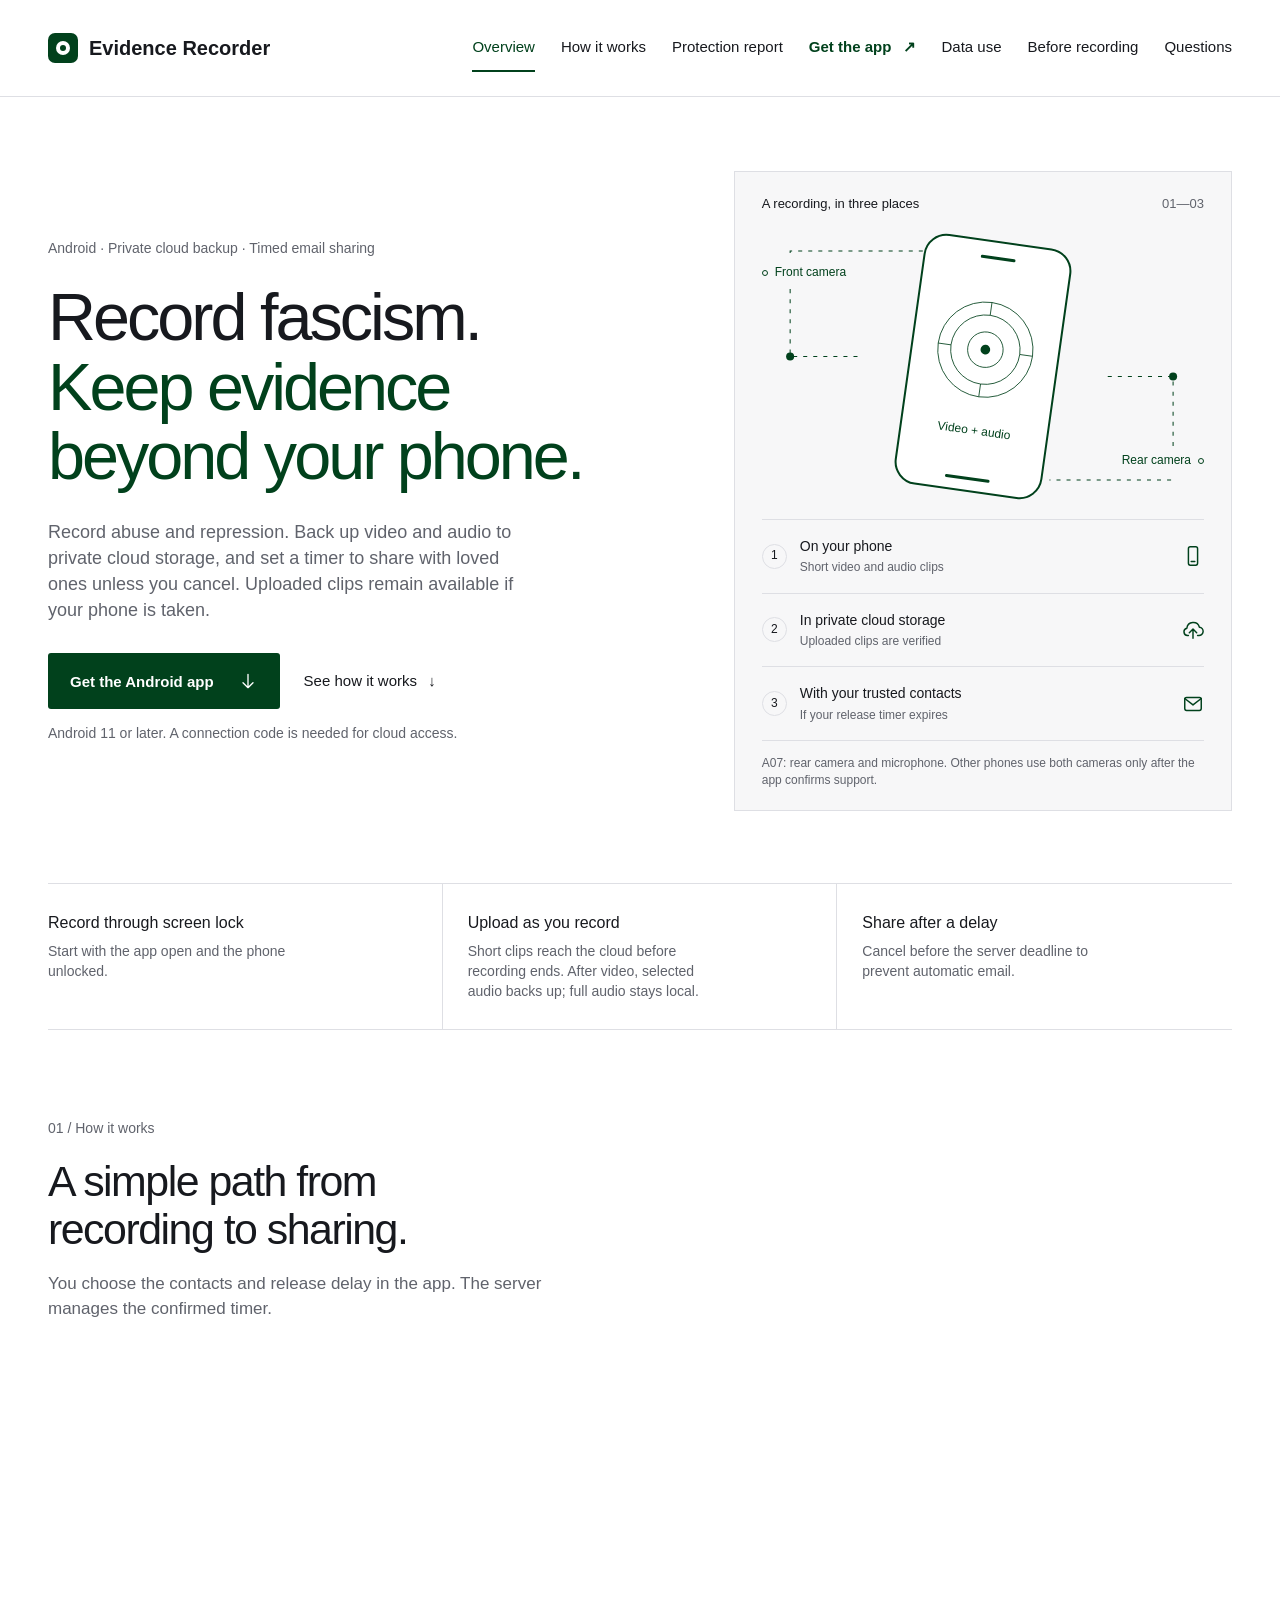
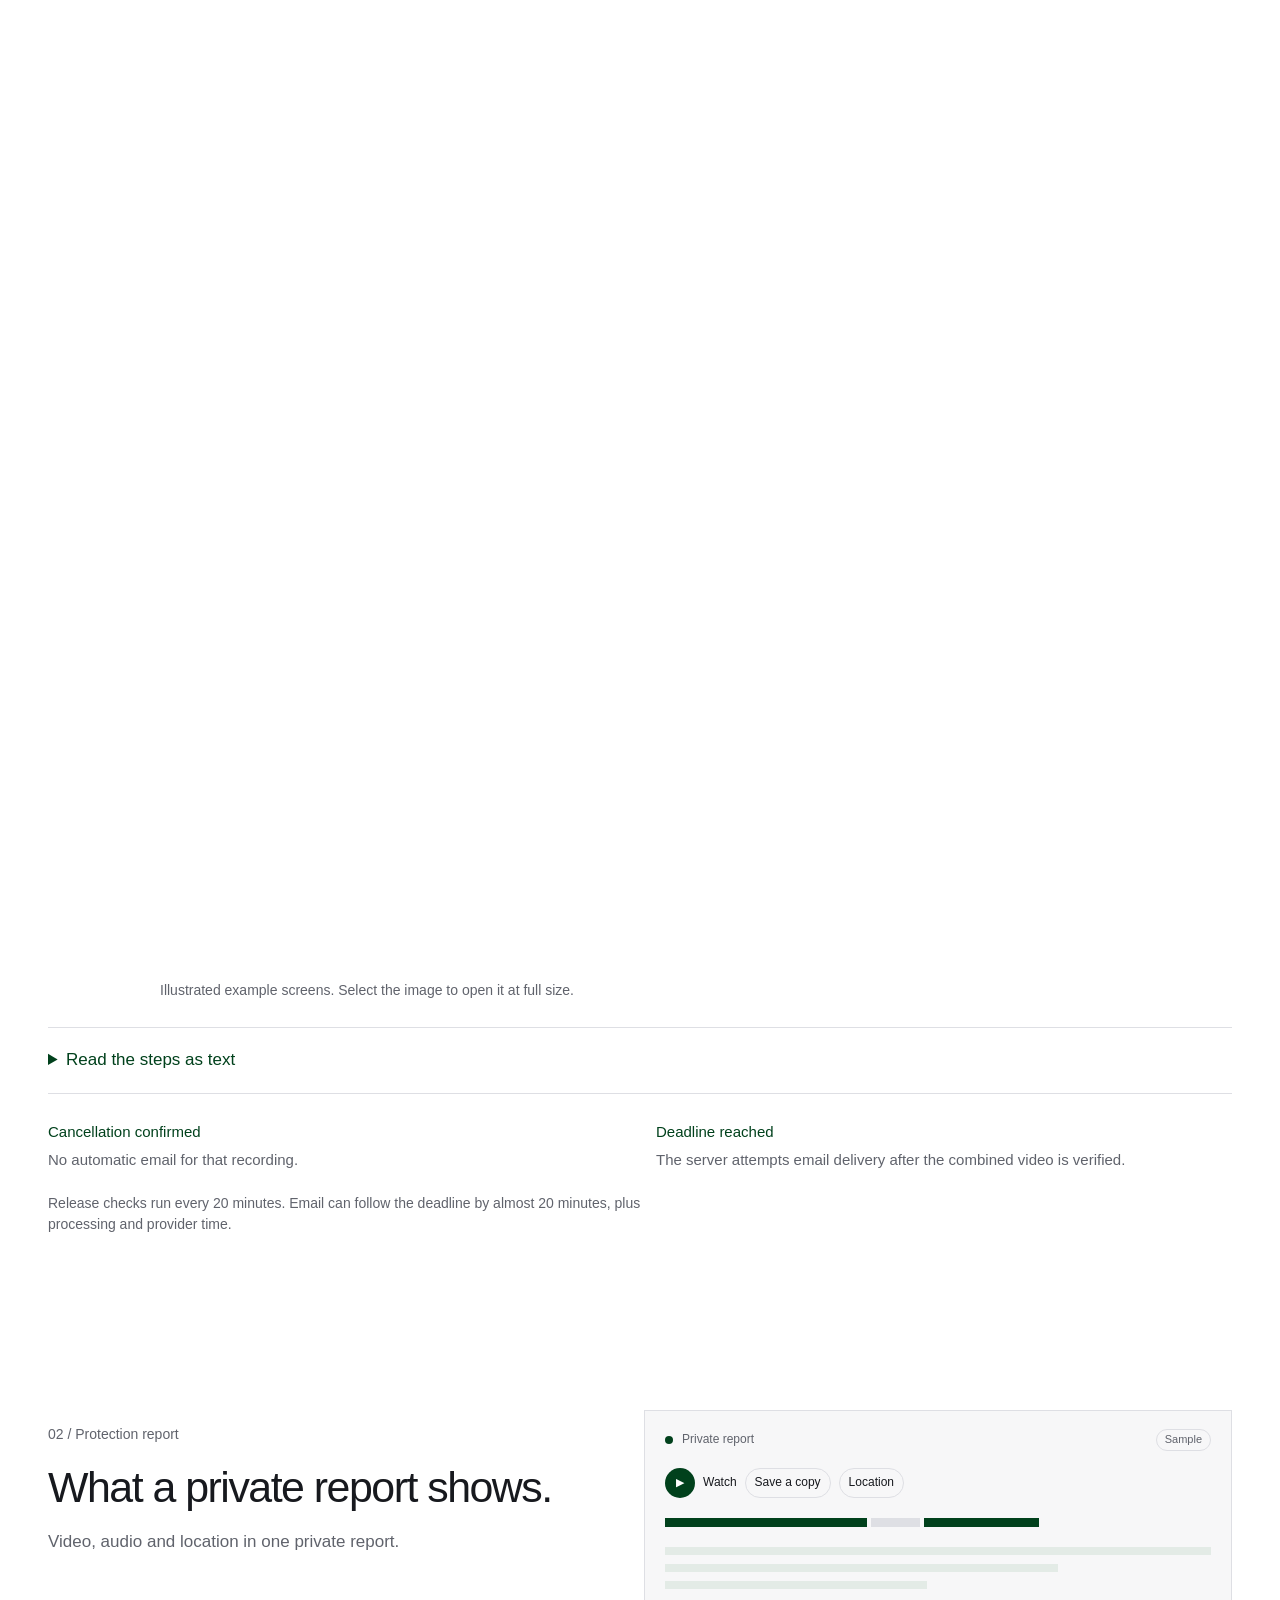
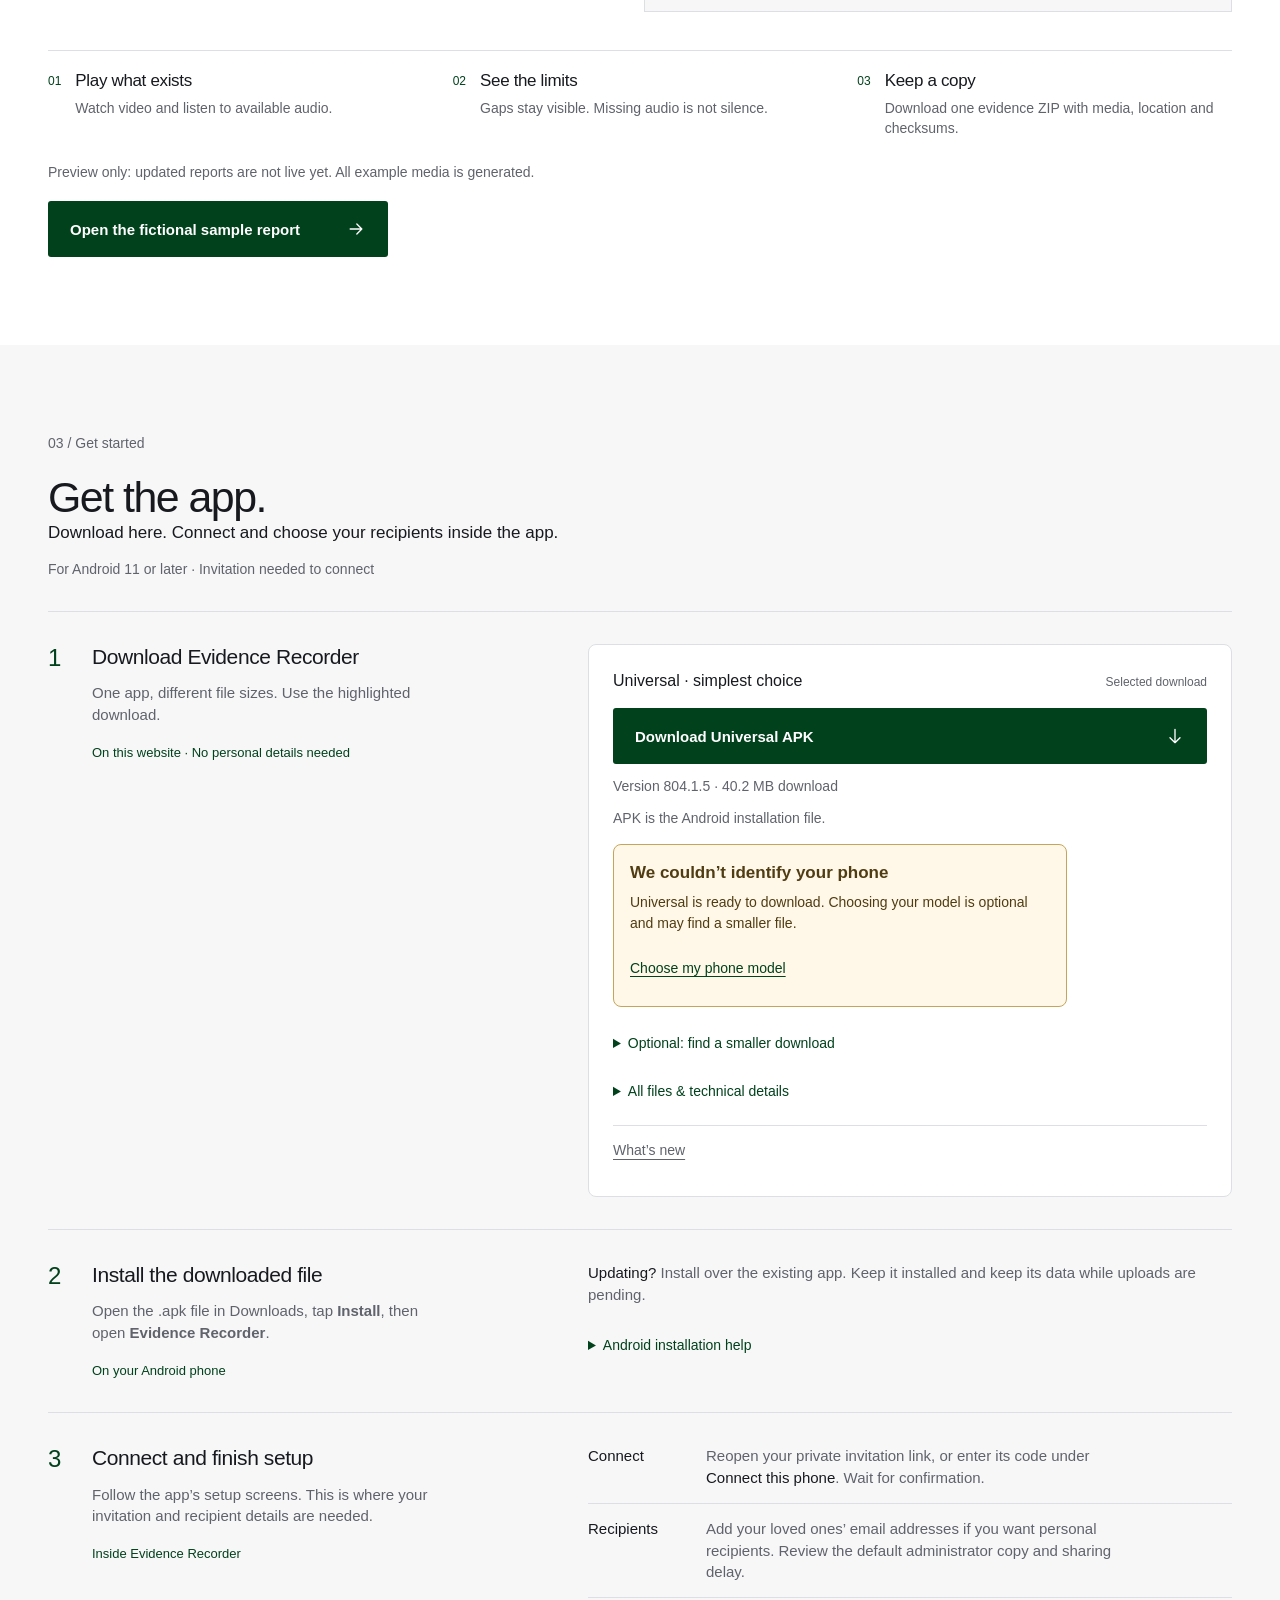
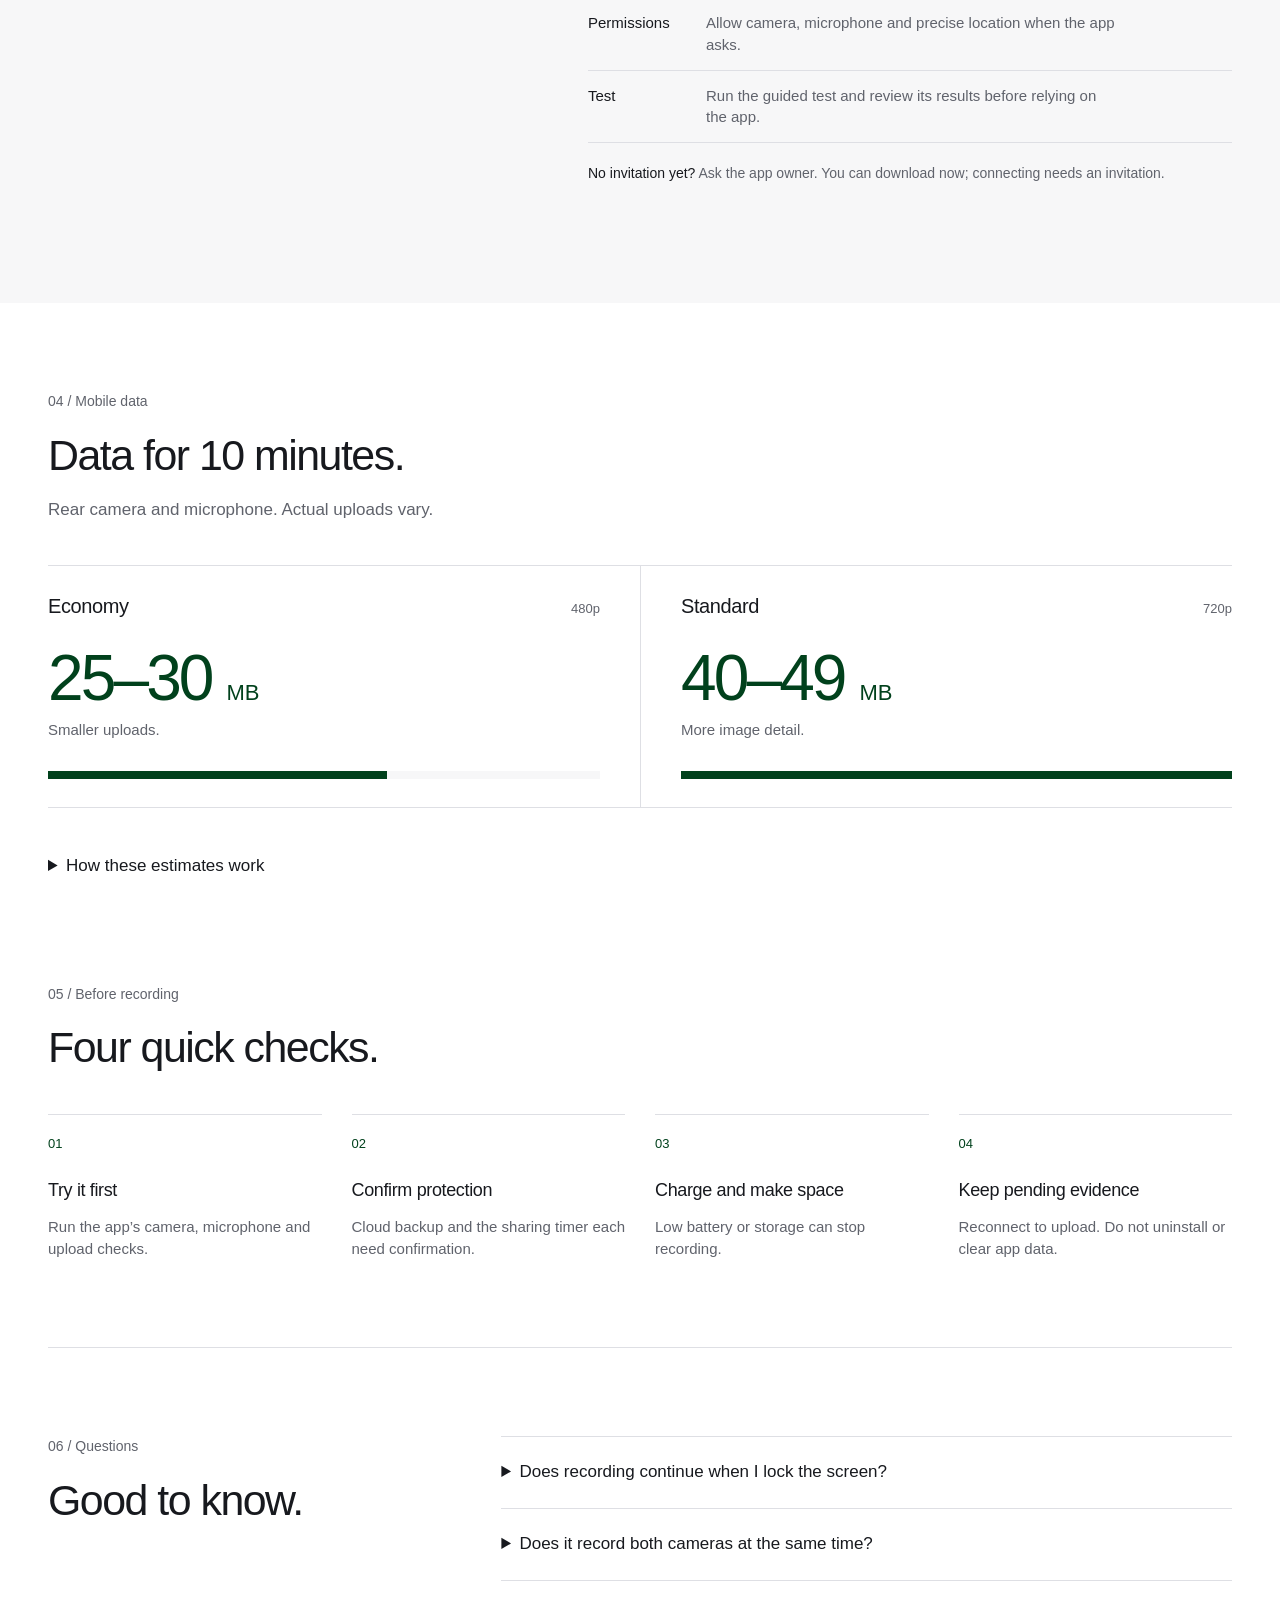
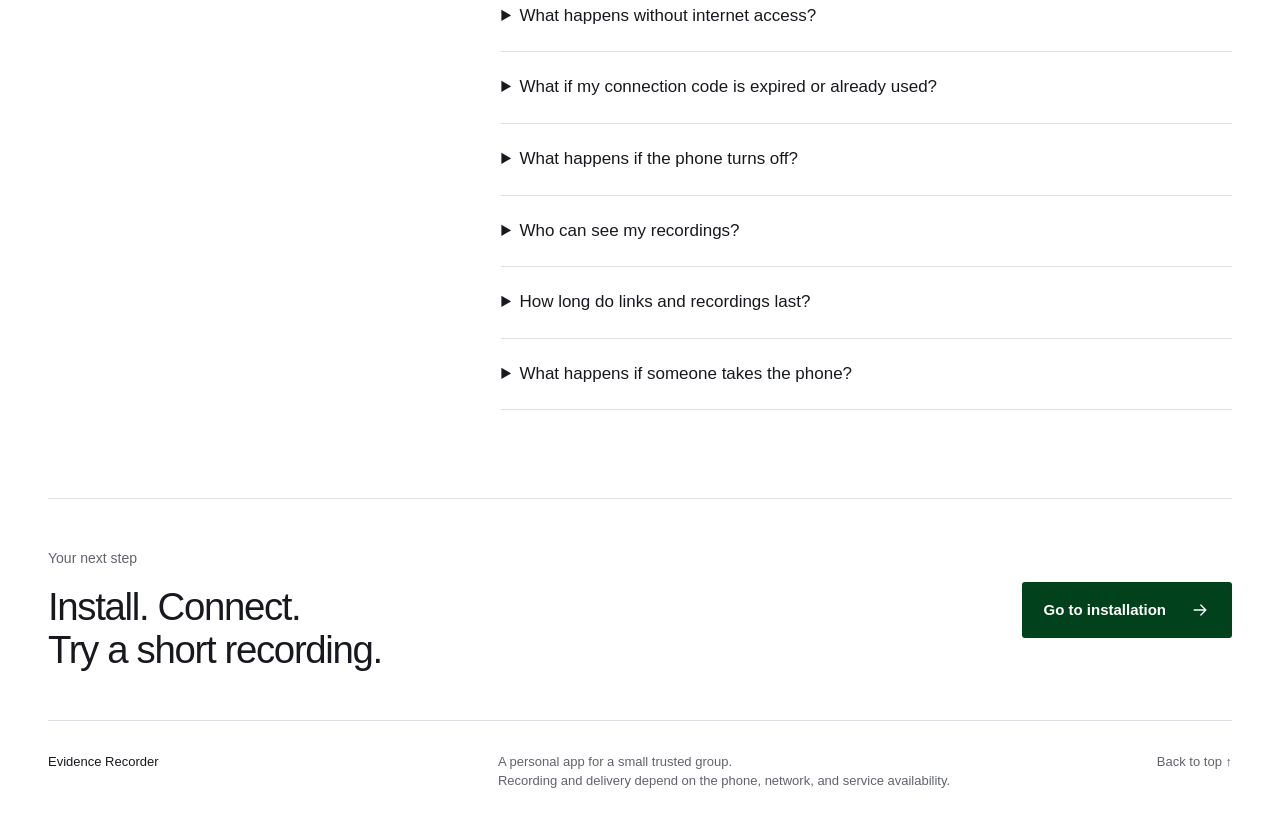
==== commit 06d782aa: "Make app download and setup a clear three-step guide" ====
--- a/index.html
+++ b/index.html
@@ -9,11 +9,11 @@
   <meta name="theme-color" content="#ffffff">
   <title>Evidence Recorder — Keep evidence beyond your phone</title>
   <link rel="icon" href="icon.svg?v=pakistan-green-20261030" type="image/svg+xml">
-  <link rel="stylesheet" href="styles.css?v=concise-guide-20261102">
+  <link rel="stylesheet" href="styles.css?v=guided-install-20261102">
   <script src="site-config.js?v=804.1.5-models-20261102" defer></script>
   <script src="device-catalog.js?v=20261102" defer></script>
   <script src="apk-recommendation.js?v=20261102" defer></script>
-  <script src="main.js?v=concise-guide-20261102" defer></script>
+  <script src="main.js?v=guided-install-20261102" defer></script>
   <script src="nav.js?v=protection-20261101" defer></script>
 </head>
 <body class="home-page">
@@ -122,46 +122,66 @@
     </section>
 
     <section id="install" class="install-section" aria-labelledby="install-title">
-      <div class="section wrap install-grid">
-        <div class="install-intro">
-          <p class="section-number">03 / Install and connect</p>
+      <div class="section wrap">
+        <div class="section-heading install-heading">
+          <p class="section-number">03 / Get started</p>
           <h2 id="install-title">Get the app.</h2>
-          <p>Android 11+ and an invitation code.</p>
-          <div class="download-panel">
-            <a id="apk-download" class="button primary download-button" aria-disabled="true">Download app <svg viewBox="0 0 24 24" aria-hidden="true"><path d="M12 4v16m-6-6 6 6 6-6"/></svg></a>
-            <p id="download-note" role="status">Ask the app owner for the current APK.</p>
-            <p id="download-meta" class="fine-print" hidden></p>
-            <p id="download-recommendation" class="fine-print" role="status" hidden></p>
-            <div id="phone-match-alert" class="phone-match-alert" role="alert" hidden>
-              <strong>Phone model not matched</strong>
-              <p>Choose your phone below, or use Universal.</p>
-              <button id="choose-phone-model" class="button secondary" type="button" aria-controls="phone-picker" aria-expanded="false">Choose make and model</button>
+          <p>Download here. Connect and choose your recipients inside the app.</p>
+          <p class="install-requirements">For Android 11 or later · Invitation needed to connect</p>
+        </div>
+        <ol class="install-flow">
+          <li class="install-stage">
+            <div class="install-stage-heading"><span class="installation-number" aria-hidden="true">1</span><div><h3>Download Evidence Recorder</h3><p>One app, different file sizes. Use the highlighted download.</p><p class="stage-context">On this website · No personal details needed</p></div></div>
+            <div class="download-panel">
+              <div class="download-choice"><strong id="download-kind">Android APK</strong><span>Selected download</span></div>
+              <a id="apk-download" class="button primary download-button" data-layout="guided" aria-disabled="true"><span id="download-label">Download Evidence Recorder</span><svg viewBox="0 0 24 24" aria-hidden="true"><path d="M12 4v16m-6-6 6 6 6-6"/></svg></a>
+              <p id="download-meta" class="fine-print" hidden></p>
+              <p id="download-note" role="status">Ask the app owner for the current APK.</p>
+              <p id="download-recommendation" class="fine-print" role="status" hidden></p>
+              <button id="use-universal" class="text-button" type="button" hidden>Use Universal instead</button>
+              <div id="phone-match-alert" class="phone-match-alert" role="alert" hidden>
+                <strong>We couldn’t identify your phone</strong>
+                <p>Universal is ready to download. Choosing your model is optional and may find a smaller file.</p>
+                <button id="choose-phone-model" class="text-button" type="button" aria-controls="phone-picker" aria-expanded="false">Choose my phone model</button>
+              </div>
+              <details id="phone-picker" class="download-options">
+                <summary>Optional: find a smaller download</summary>
+                <label for="phone-model">Phone make or model</label>
+                <input id="phone-model" type="text" list="phone-models" maxlength="120" autocomplete="off" placeholder="e.g. Samsung Galaxy A52">
+                <datalist id="phone-models"></datalist>
+                <p class="fine-print">Settings → About phone. Matching stays in your browser. <a href="device-catalog-sources.md">Sources</a></p>
+              </details>
+              <details id="download-options" class="download-options" hidden>
+                <summary>All files &amp; technical details</summary>
+                <ul id="download-options-list"></ul>
+                <p class="fine-print">All files install the same app. Model matches are estimates; use Universal if unsure.</p>
+              </details>
+              <p class="download-footer"><a href="updates.html">What’s new</a></p>
+              <noscript><p class="fine-print">Enable JavaScript or ask the owner for the APK.</p></noscript>
             </div>
-            <details id="phone-picker" class="download-options">
-              <summary>Choose phone model</summary>
-              <label for="phone-model">Make, model or model number</label>
-              <input id="phone-model" type="text" list="phone-models" maxlength="120" autocomplete="off" placeholder="e.g. Samsung Galaxy A52">
-              <datalist id="phone-models"></datalist>
-              <p class="fine-print">Find the model in Settings → About phone. <a href="device-catalog-sources.md">Catalog sources</a></p>
-            </details>
-            <details id="download-options" class="download-options" hidden>
-              <summary>All APK options</summary>
-              <ul id="download-options-list"></ul>
-              <p class="fine-print">Model matches are estimates. Unsure? Choose Universal.</p>
-            </details>
-            <p class="fine-print"><a href="updates.html">What’s new</a> · Do not uninstall while uploads are pending.</p>
-            <noscript><p class="fine-print">Enable JavaScript or ask the owner for the APK.</p></noscript>
-          </div>
-          <details class="installation-help"><summary>Installation help</summary><div>
-            <p>Allow installation from your browser if prompted. Keep Android security checks enabled; you can turn off the installation permission afterward.</p>
-            <p>If an update is rejected, keep the existing app and contact the owner. Never clear app data while evidence is pending.</p>
-          </div></details>
-        </div>
-        <ol class="installation-steps">
-          <li><span class="installation-number">1</span><div><h3>Download</h3><p>Save the APK from this page.</p></div></li>
-          <li><span class="installation-number">2</span><div><h3>Install</h3><p>Open the file and follow Android’s prompts.</p></div></li>
-          <li id="connect"><span class="installation-number">3</span><div><h3>Connect</h3><p>Open your invitation link, or enter its code under <strong>Connect this phone</strong>. Wait for confirmation.</p></div></li>
-          <li><span class="installation-number">4</span><div><h3>Complete setup</h3><p>Allow camera, microphone and precise location. Review all recipients, including the default recipient, then run the test.</p></div></li>
+          </li>
+          <li class="install-stage">
+            <div class="install-stage-heading"><span class="installation-number" aria-hidden="true">2</span><div><h3>Install the downloaded file</h3><p>Open the .apk file in Downloads, tap <strong>Install</strong>, then open <strong>Evidence Recorder</strong>.</p><p class="stage-context">On your Android phone</p></div></div>
+            <div class="install-stage-body">
+              <p class="install-update-note"><strong>Updating?</strong> Install over the existing app. Keep it installed and keep its data while uploads are pending.</p>
+              <details class="installation-help"><summary>Android installation help</summary><div>
+                <p>If asked, allow installation from your browser. Keep Android security checks enabled. You can turn the installation permission off afterward.</p>
+                <p>If Android rejects the update, keep the existing app and contact the owner.</p>
+              </div></details>
+            </div>
+          </li>
+          <li class="install-stage" id="connect">
+            <div class="install-stage-heading"><span class="installation-number" aria-hidden="true">3</span><div><h3>Connect and finish setup</h3><p>Follow the app’s setup screens. This is where your invitation and recipient details are needed.</p><p class="stage-context">Inside Evidence Recorder</p></div></div>
+            <div class="install-stage-body">
+              <dl class="setup-checklist">
+                <div><dt>Connect</dt><dd>Reopen your private invitation link, or enter its code under <strong>Connect this phone</strong>. Wait for confirmation.</dd></div>
+                <div><dt>Recipients</dt><dd>Add your loved ones’ email addresses if you want personal recipients. Review the default administrator copy and sharing delay.</dd></div>
+                <div><dt>Permissions</dt><dd>Allow camera, microphone and precise location when the app asks.</dd></div>
+                <div><dt>Test</dt><dd>Run the guided test and review its results before relying on the app.</dd></div>
+              </dl>
+              <p class="invitation-note"><strong>No invitation yet?</strong> Ask the app owner. You can download now; connecting needs an invitation.</p>
+            </div>
+          </li>
         </ol>
       </div>
     </section>
--- a/styles.css
+++ b/styles.css
@@ -112,24 +112,40 @@
 .outcome-label { display: block; color: var(--accent); font-weight: 500; margin-bottom: 6px; }
 .section-note { font-size: 14px; color: var(--muted); margin-top: 23px; max-width: 85ch; }
 .install-section { background: var(--surface); }
-.install-grid { display: grid; grid-template-columns: .95fr 1.05fr; gap: 90px; }
-.install-intro > p:not(.section-number):not(.fine-print) { color: var(--muted); margin-top: 23px; max-width: 43ch; }
-.download-panel { margin: 30px 0 20px; }
-.download-button { width: min(100%, 312px); }
-#download-note { font-size: 14px; color: var(--muted); max-width: 43ch; margin-top: 13px; }
-.download-options { margin-top: 12px; }
-.download-options summary { padding-block: 8px; font-size: 14px; color: var(--accent); }
+.install-heading { margin-bottom: 32px; }
+.install-heading .install-requirements { margin-top: 12px !important; font-size: 14px; }
+.install-flow { list-style: none; margin: 0; padding: 0; }
+.install-stage { display: grid; grid-template-columns: .85fr 1.15fr; gap: clamp(28px, 5vw, 72px); padding-block: 32px; border-top: 1px solid var(--line); align-items: start; }
+.install-stage-heading { display: flex; gap: 20px; }
+.installation-number { color: var(--accent); font-size: 24px; line-height: 1.2; flex: 0 0 24px; font-variant-numeric: tabular-nums; }
+.install-stage-heading h3 { font-size: 21px; line-height: 1.25; margin-bottom: 12px; }
+.install-stage-heading p { font-size: 15px; color: var(--muted); max-width: 43ch; }
+.install-stage-heading .stage-context { font-size: 13px; margin-top: 18px; color: var(--accent); }
+.download-panel { padding: 24px; background: var(--paper); border: 1px solid var(--line); border-radius: 8px; min-width: 0; }
+.download-choice { display: flex; align-items: baseline; justify-content: space-between; gap: 12px; margin-bottom: 16px; }
+.download-choice strong { font-size: 16px; font-weight: 500; }
+.download-choice > span { font-size: 12px; color: var(--muted); white-space: nowrap; }
+.download-button { width: 100%; }
+#download-meta { margin-top: 12px; }
+#download-note { font-size: 14px; color: var(--muted); margin-top: 8px; }
+.download-options { margin-top: 8px; }
+.download-options summary { padding-block: 10px; font-size: 14px; color: var(--accent); }
 .download-options ul { margin: 2px 0 10px; padding-left: 20px; font-size: 14px; }
 .download-options li { margin: 6px 0; }
 .download-options .fine-print, .download-options .step-note { margin-top: 4px; }
-.installation-steps { padding: 0; list-style: none; margin: 0; }
-.installation-steps li { display: flex; gap: 22px; padding: 22px 0; border-top: 1px solid var(--line); }
-.installation-steps li:first-child { padding-top: 0; border-top: none; }
-.installation-steps li:last-child { padding-bottom: 0; }
-.installation-number { font-size: 28px; color: var(--accent); width: 26px; flex-shrink: 0; line-height: 1; }
-.installation-steps h3 { margin-bottom: 12px; }
-.installation-steps p { font-size: 15px; max-width: 50ch; color: var(--muted); }
-.installation-steps .fine-print { font-size: 13px; }
+.download-footer { border-top: 1px solid var(--line); padding-top: 14px; margin-top: 14px; font-size: 14px; color: var(--muted); }
+.text-button { display: inline-block; padding: 8px 0; min-height: 44px; font: inherit; font-size: 14px; color: var(--accent); background: transparent; border: 0; cursor: pointer; text-decoration: underline; text-underline-offset: 3px; }
+.text-button:hover { color: var(--ink); }
+.install-stage-body { min-width: 0; font-size: 15px; color: var(--muted); }
+.install-stage-body strong { color: var(--ink); font-weight: 500; }
+.installation-help summary { font-size: 14px; color: var(--accent); }
+.installation-help > div { font-size: 14px; padding-bottom: 0; }
+.setup-checklist { margin: 0; }
+.setup-checklist > div { display: grid; grid-template-columns: 106px 1fr; gap: 12px; padding-block: 14px; border-bottom: 1px solid var(--line); }
+.setup-checklist > div:first-child { padding-top: 0; }
+.setup-checklist dt { color: var(--ink); font-weight: 500; }
+.setup-checklist dd { margin: 0; max-width: 49ch; }
+.invitation-note { margin-top: 20px; font-size: 14px; }
 .quality-grid { display: grid; grid-template-columns: 1fr 1fr; border-top: 1px solid var(--line); border-bottom: 1px solid var(--line); }
 .quality-option { padding: 28px 40px 28px 0; }
 .quality-option + .quality-option { padding-right: 0; padding-left: 40px; border-left: 1px solid var(--line); }
@@ -193,7 +209,6 @@
   .hero-illustration { padding-inline: 20px; }
   .eyebrow { max-width: 28ch; }
   .hero-actions { gap: 17px; }
-  .install-grid { gap: 45px; }
   .process-grid { grid-template-columns: 1fr 1fr; }
   .process-grid li { padding: 25px; }
   .process-grid li + li { padding-left: 25px; }
@@ -248,10 +263,12 @@
   .process-grid svg { margin-bottom: 15px; }
   .process-grid p { max-width: 50ch; }
   .outcomes { grid-template-columns: 1fr; gap: 20px; }
-  .install-grid { grid-template-columns: 1fr; gap: 40px; }
-  .install-intro > p:not(.section-number):not(.fine-print) { max-width: 50ch; }
-  .installation-steps li:first-child { border-top: 1px solid var(--line); padding-top: 25px; }
-  .installation-steps li { gap: 17px; }
+  .install-stage { grid-template-columns: 1fr; gap: 22px; padding-block: 26px; }
+  .install-stage-heading { gap: 12px; }
+  .install-stage-heading .stage-context { margin-top: 10px; }
+  .download-panel { padding: 18px; }
+  .download-choice { flex-wrap: wrap; gap: 4px 12px; }
+  .setup-checklist > div { grid-template-columns: 88px 1fr; gap: 10px; }
   .quality-grid { grid-template-columns: 1fr; }
   .quality-option, .quality-option + .quality-option { padding: 25px 0; border-left: 0; }
   .quality-option + .quality-option { border-top: 1px solid var(--line); }
@@ -277,10 +294,9 @@
   .section { padding-block: 26px; }
   .hero { padding-block: 28px; }
   .hero-illustration { display: none; }
-  .hero, .install-grid, .questions-section { display: block; }
-  .installation-steps { margin-top: 25px; }
+  .hero, .install-stage, .questions-section { display: block; }
   h2, h3 { break-after: avoid; }
-  article, .process-grid li, .installation-steps li { break-inside: avoid; }
+  article, .process-grid li, .install-stage { break-inside: avoid; }
 }
 
 .download-options label { display: block; margin-block: 10px 6px; font-size: 14px; }
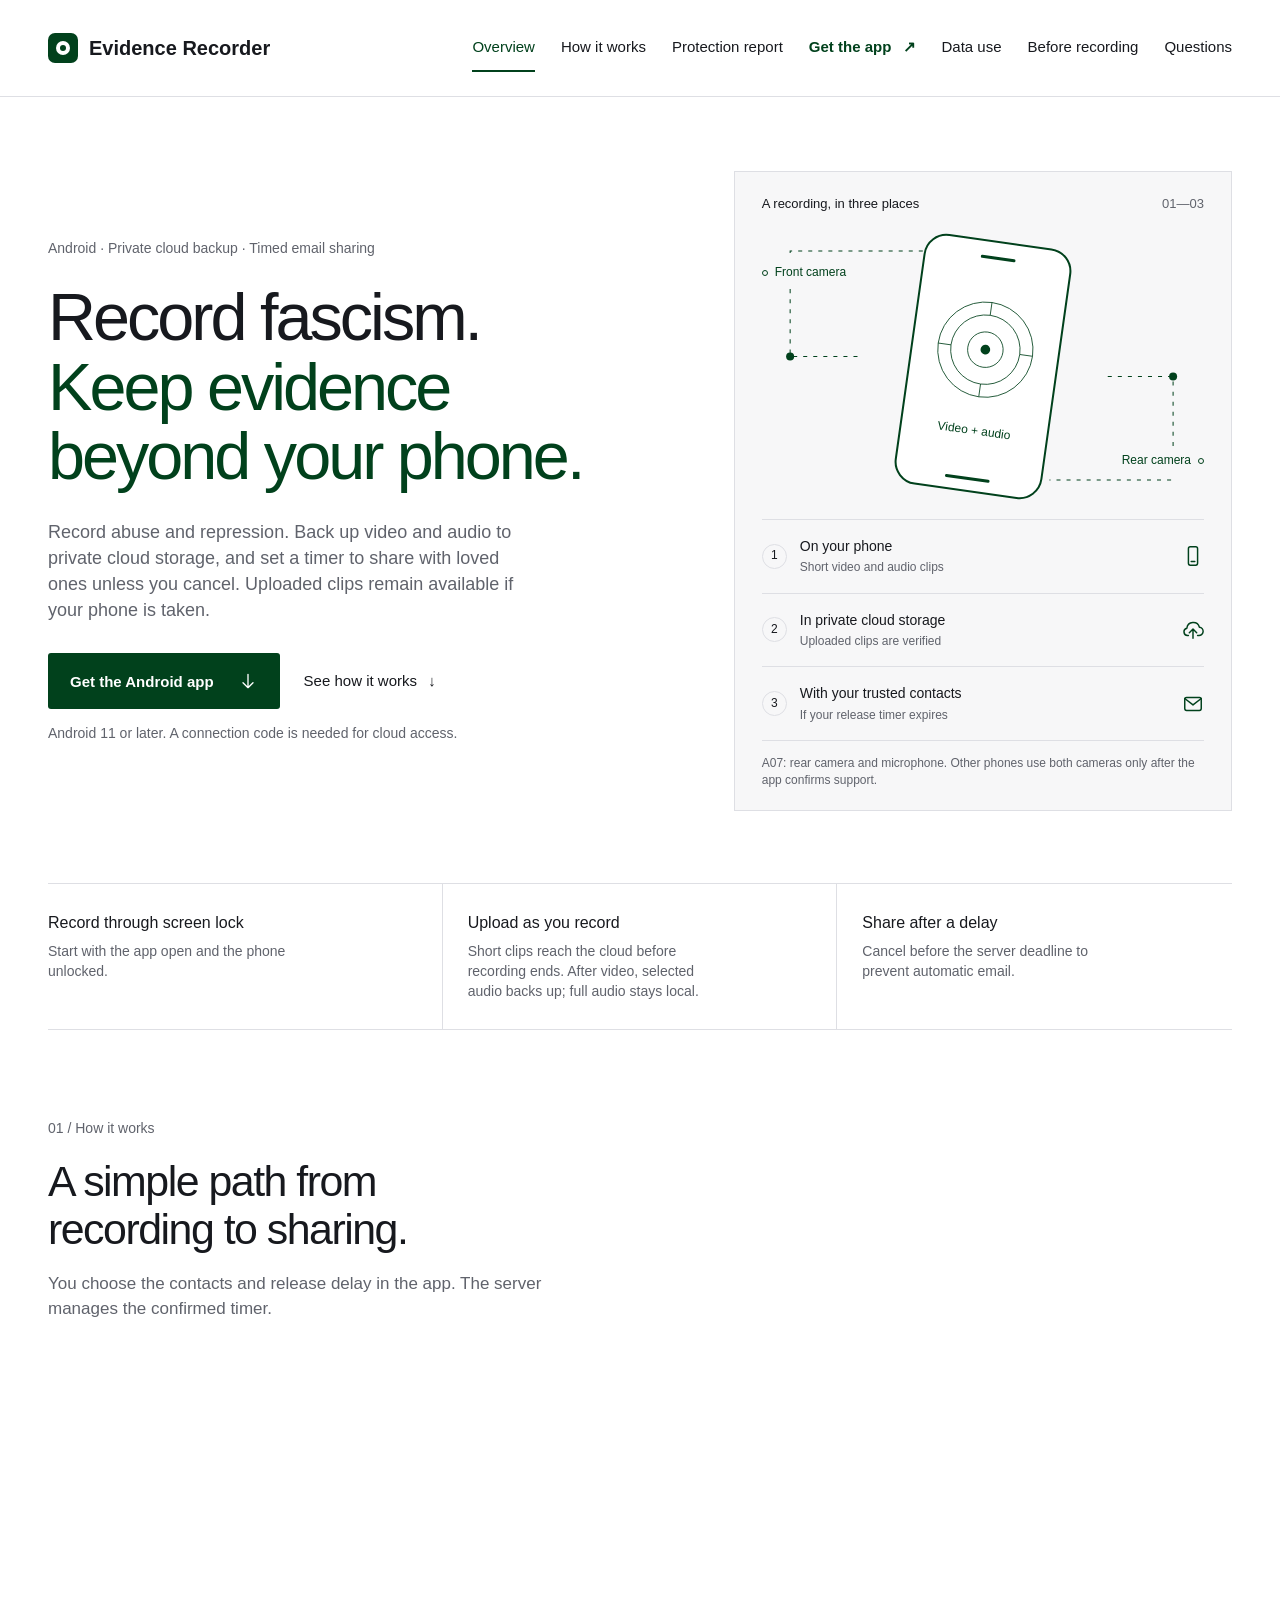
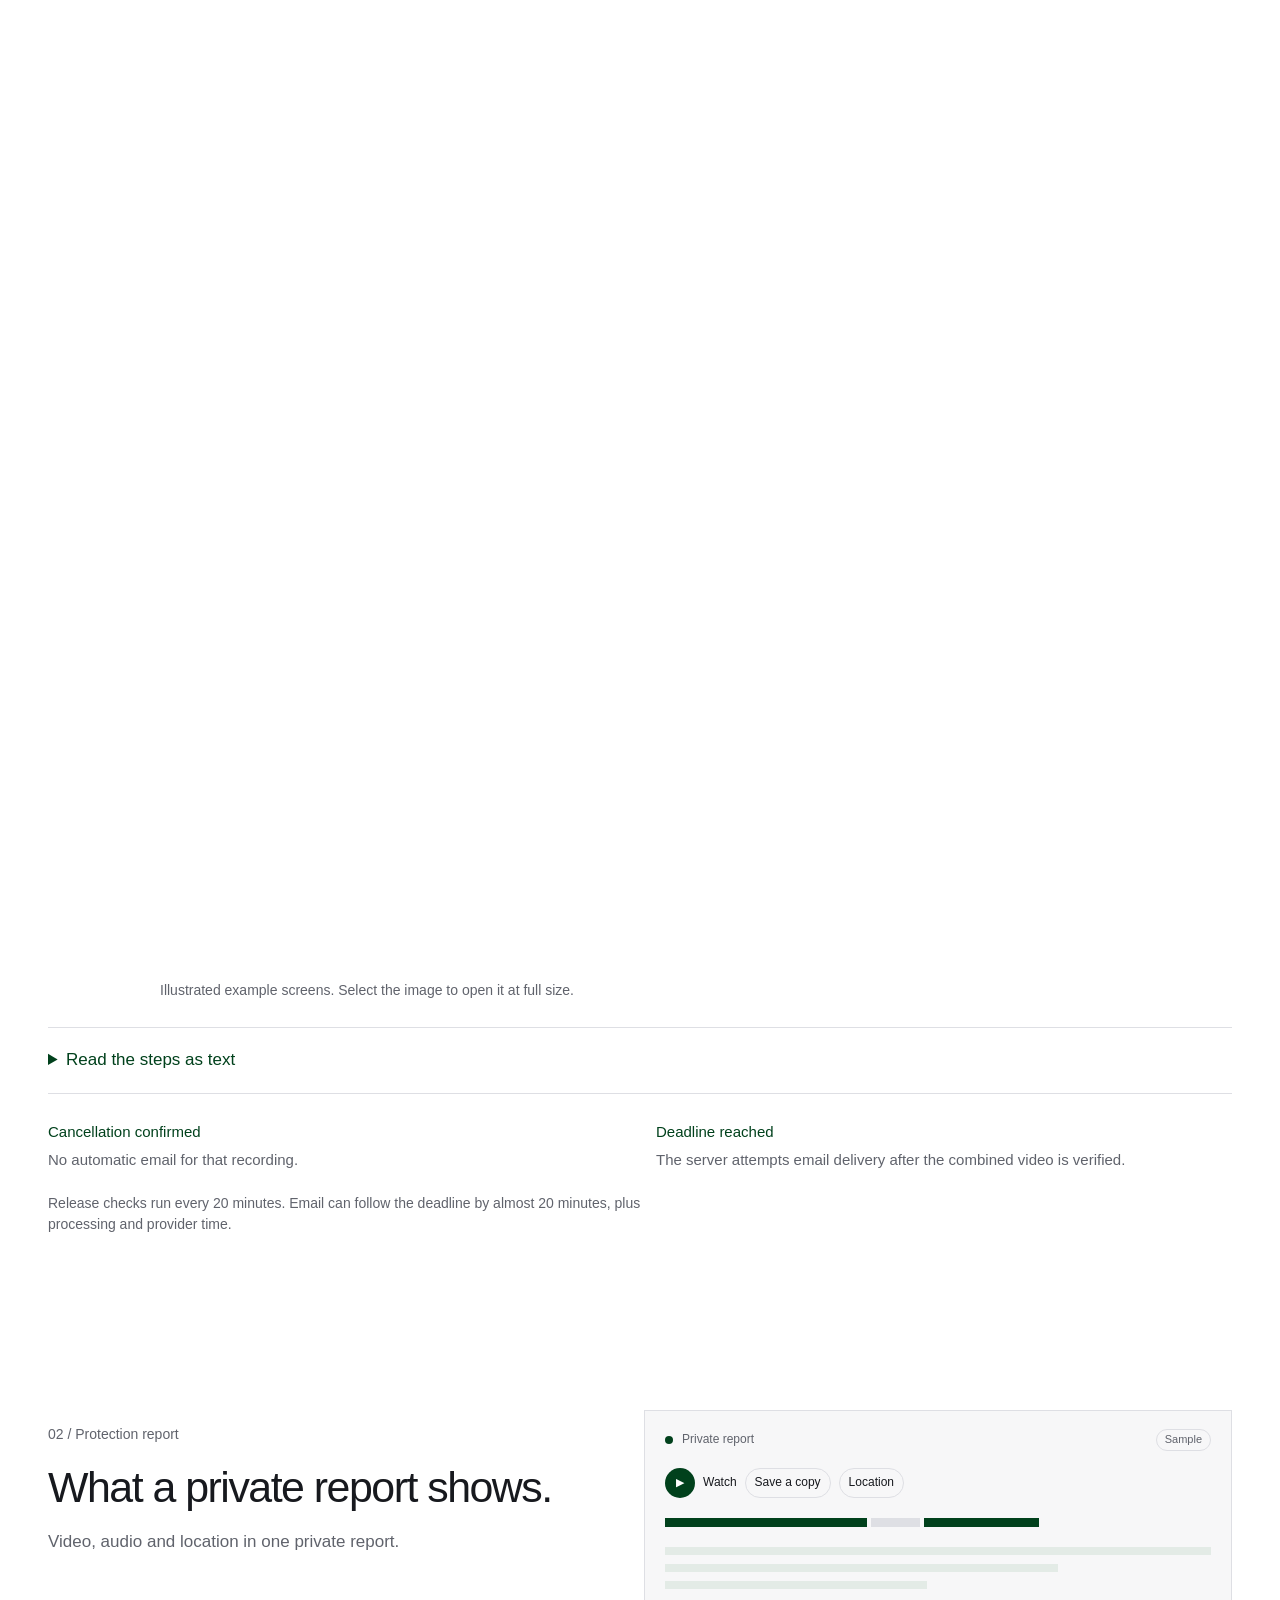
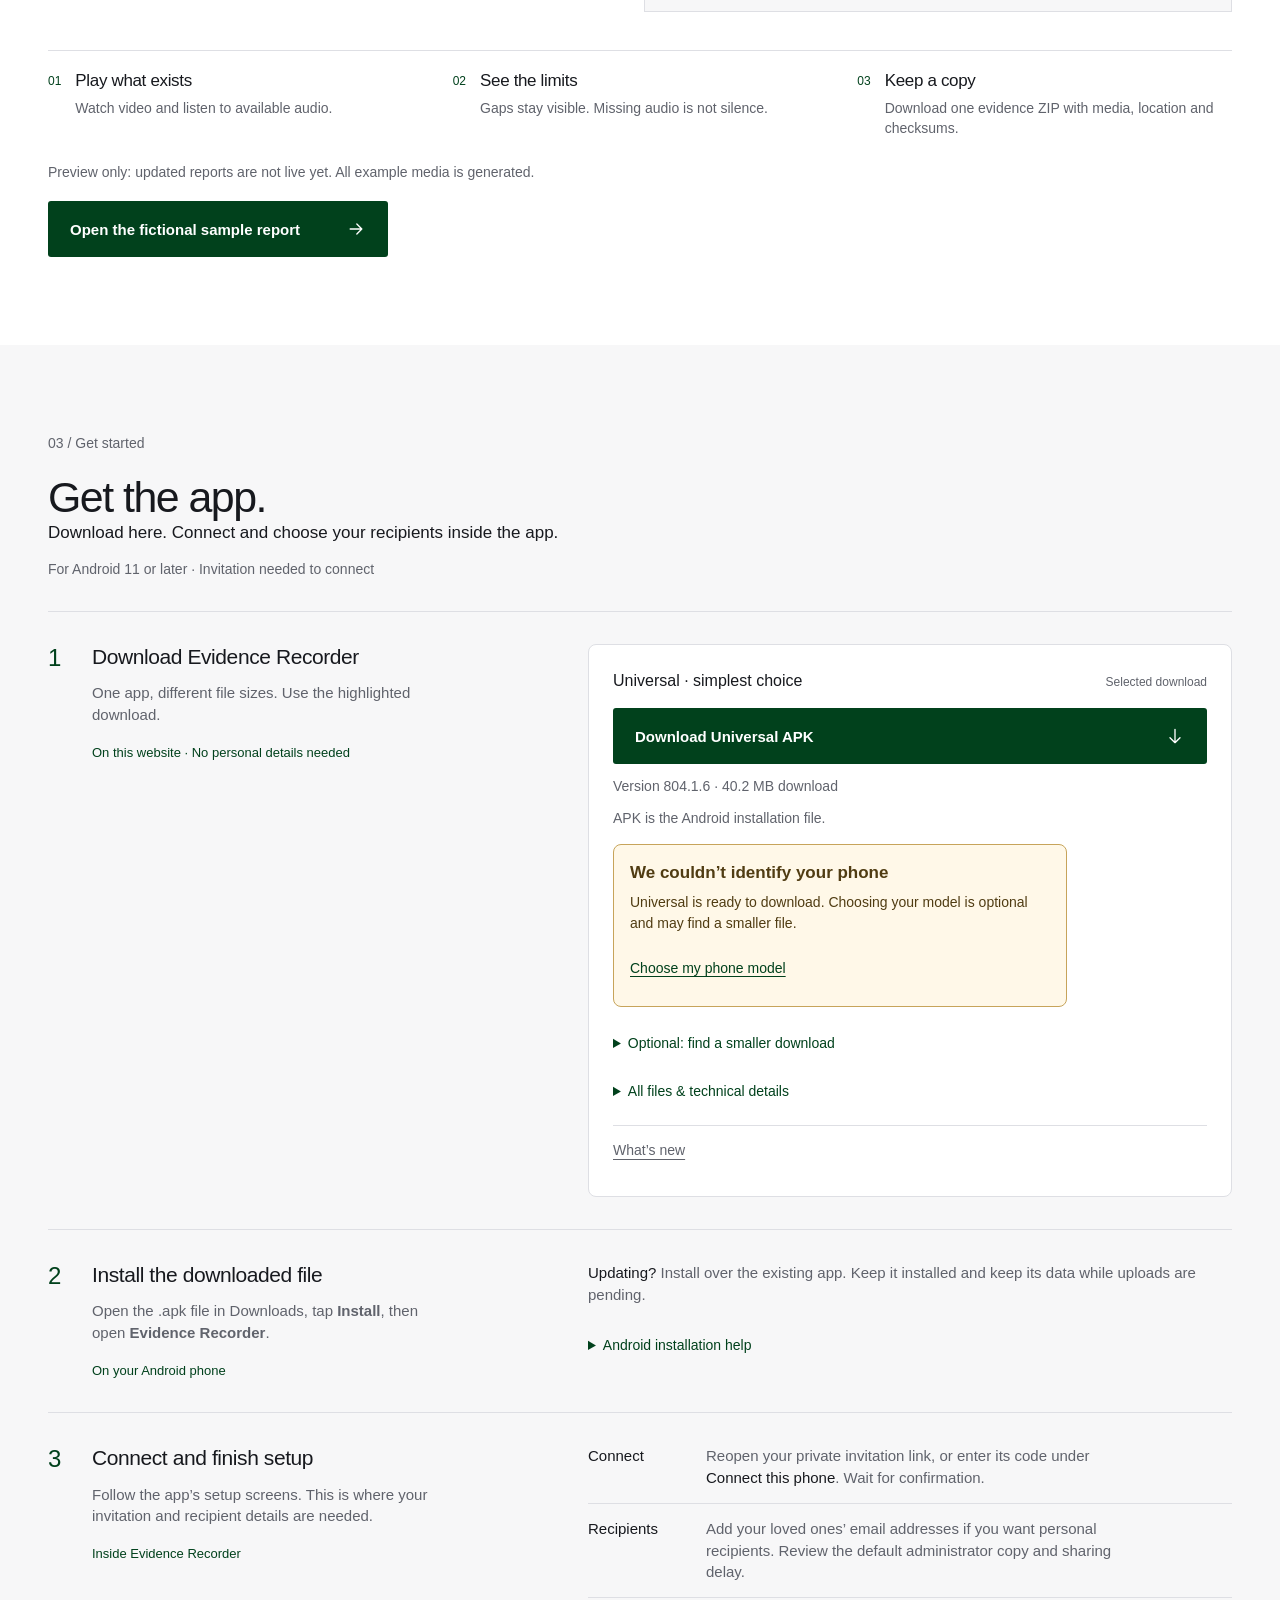
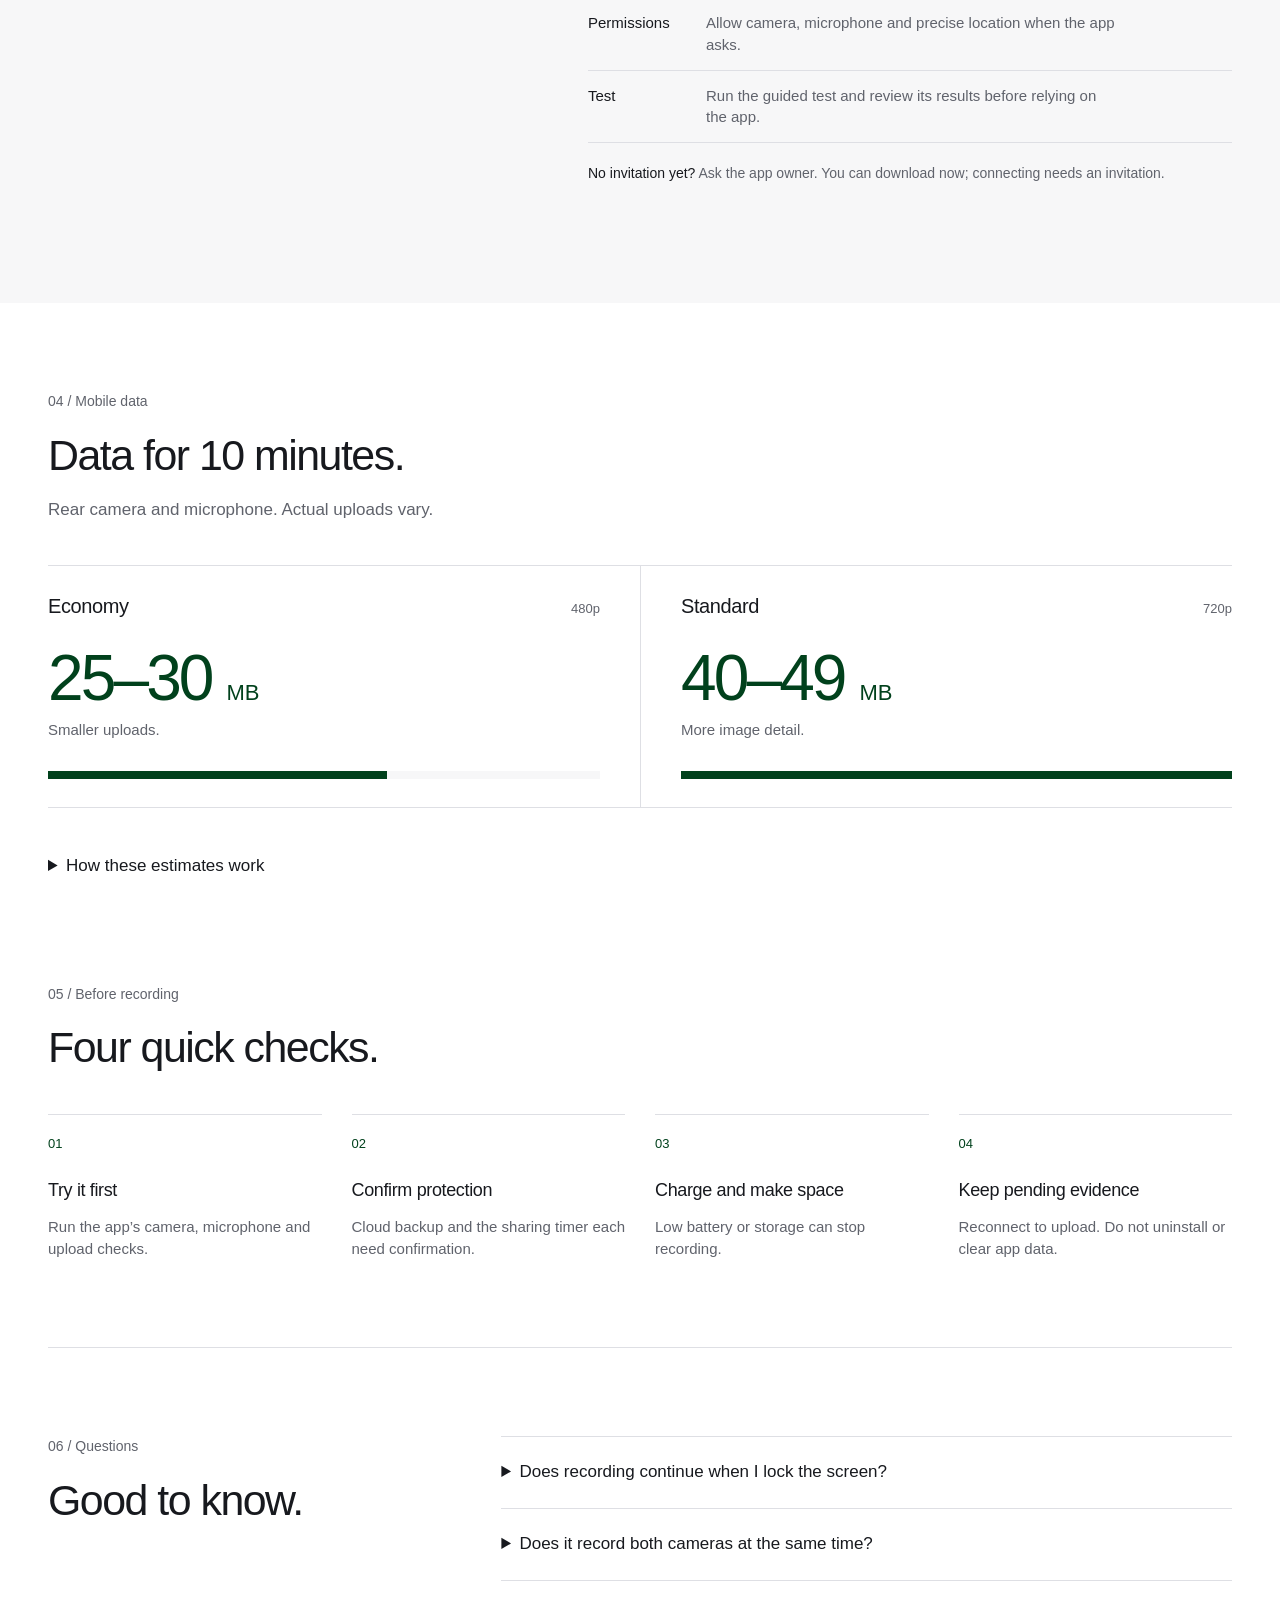
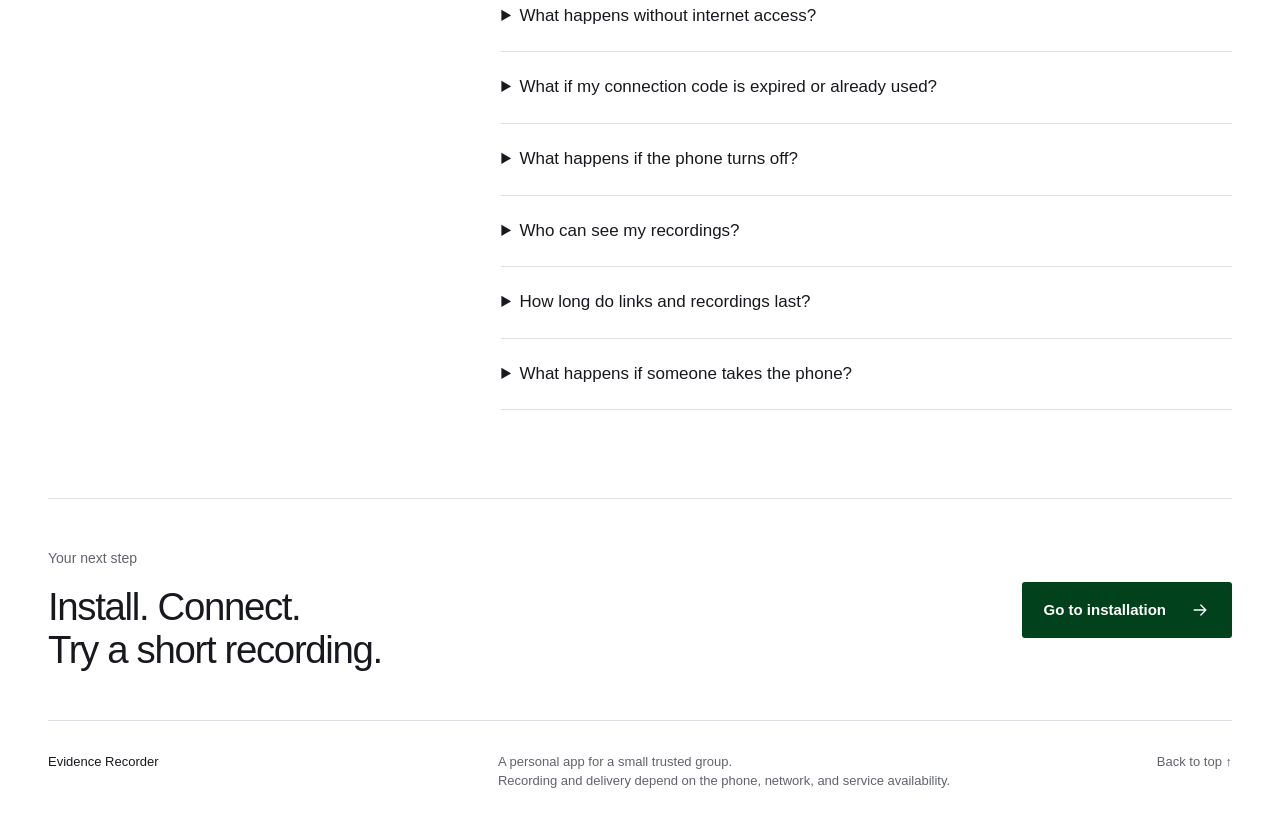
==== commit 23368fc4: "Publish Evidence Recorder 804.1.6 download and release notes" ====
--- a/index.html
+++ b/index.html
@@ -10,7 +10,7 @@
   <title>Evidence Recorder — Keep evidence beyond your phone</title>
   <link rel="icon" href="icon.svg?v=pakistan-green-20261030" type="image/svg+xml">
   <link rel="stylesheet" href="styles.css?v=guided-install-20261102">
-  <script src="site-config.js?v=804.1.5-models-20261102" defer></script>
+  <script src="site-config.js?v=804.1.6" defer></script>
   <script src="device-catalog.js?v=20261102" defer></script>
   <script src="apk-recommendation.js?v=20261102" defer></script>
   <script src="main.js?v=guided-install-20261102" defer></script>
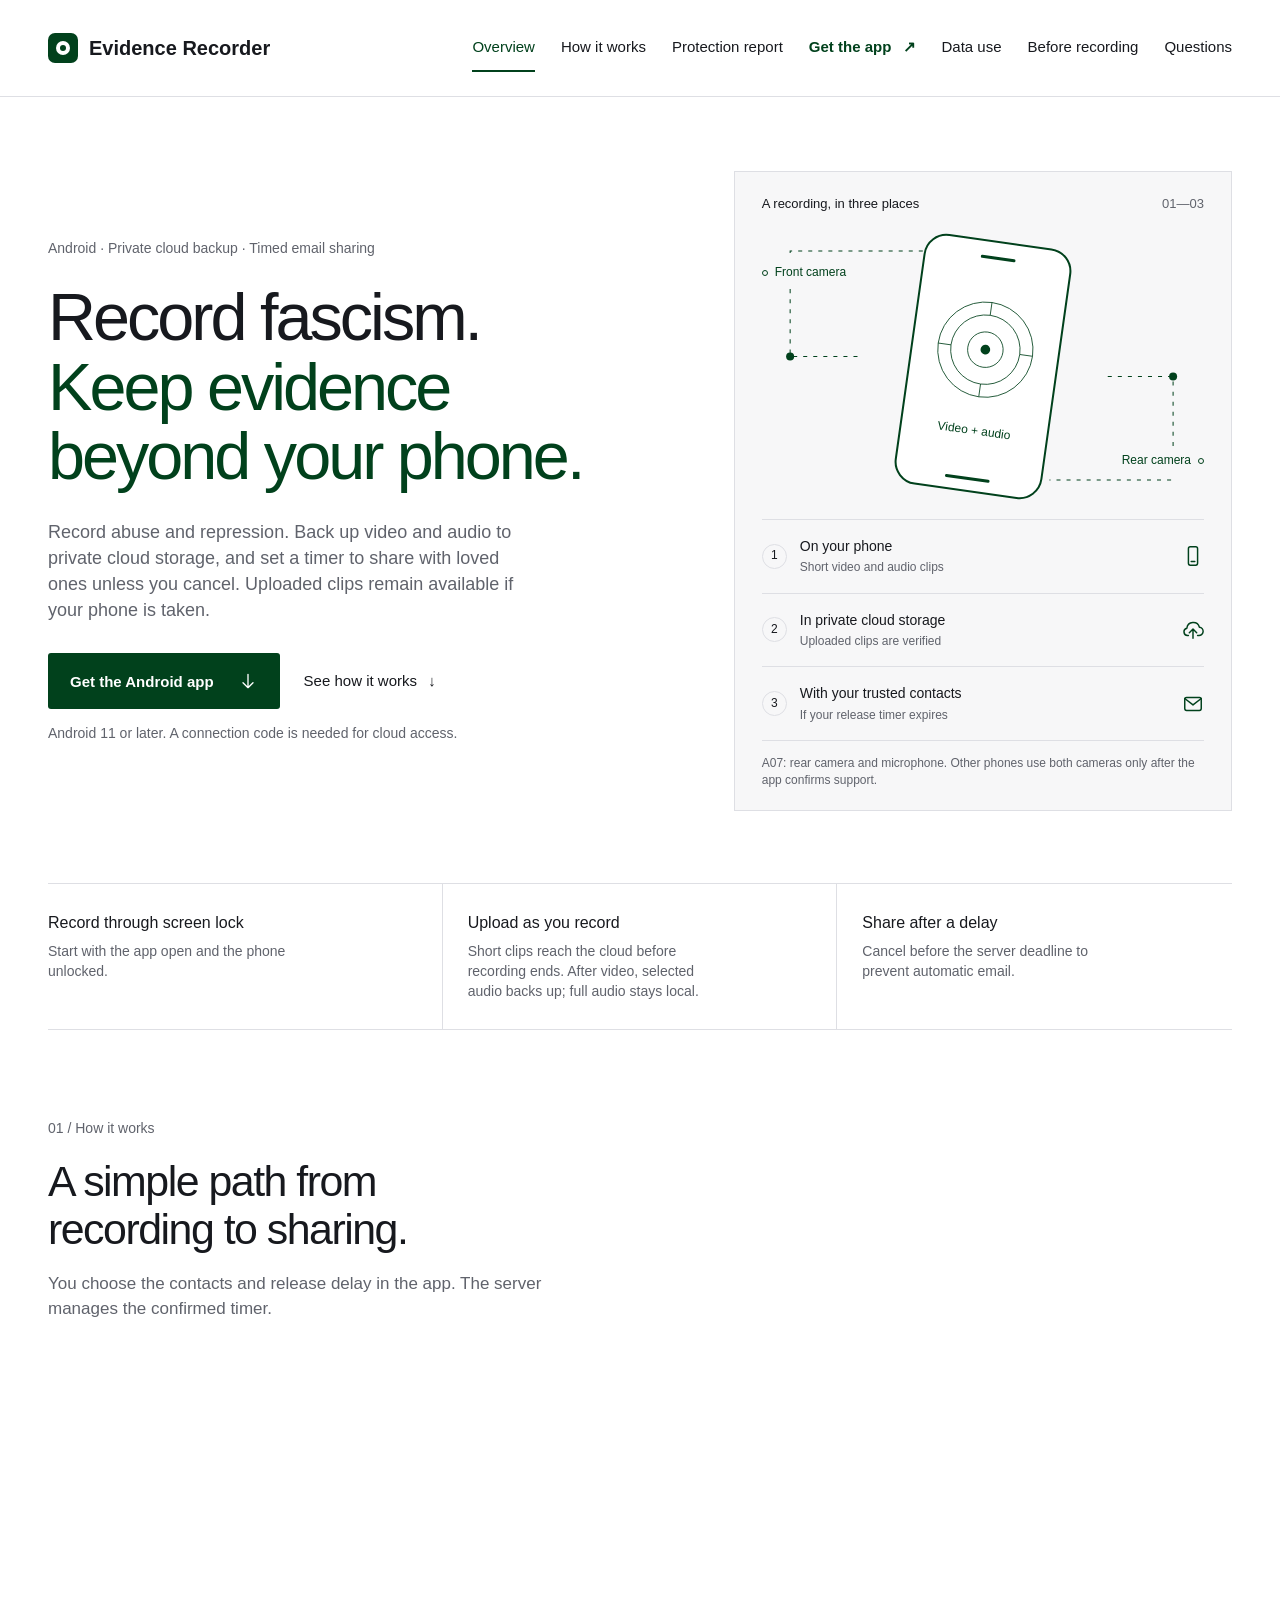
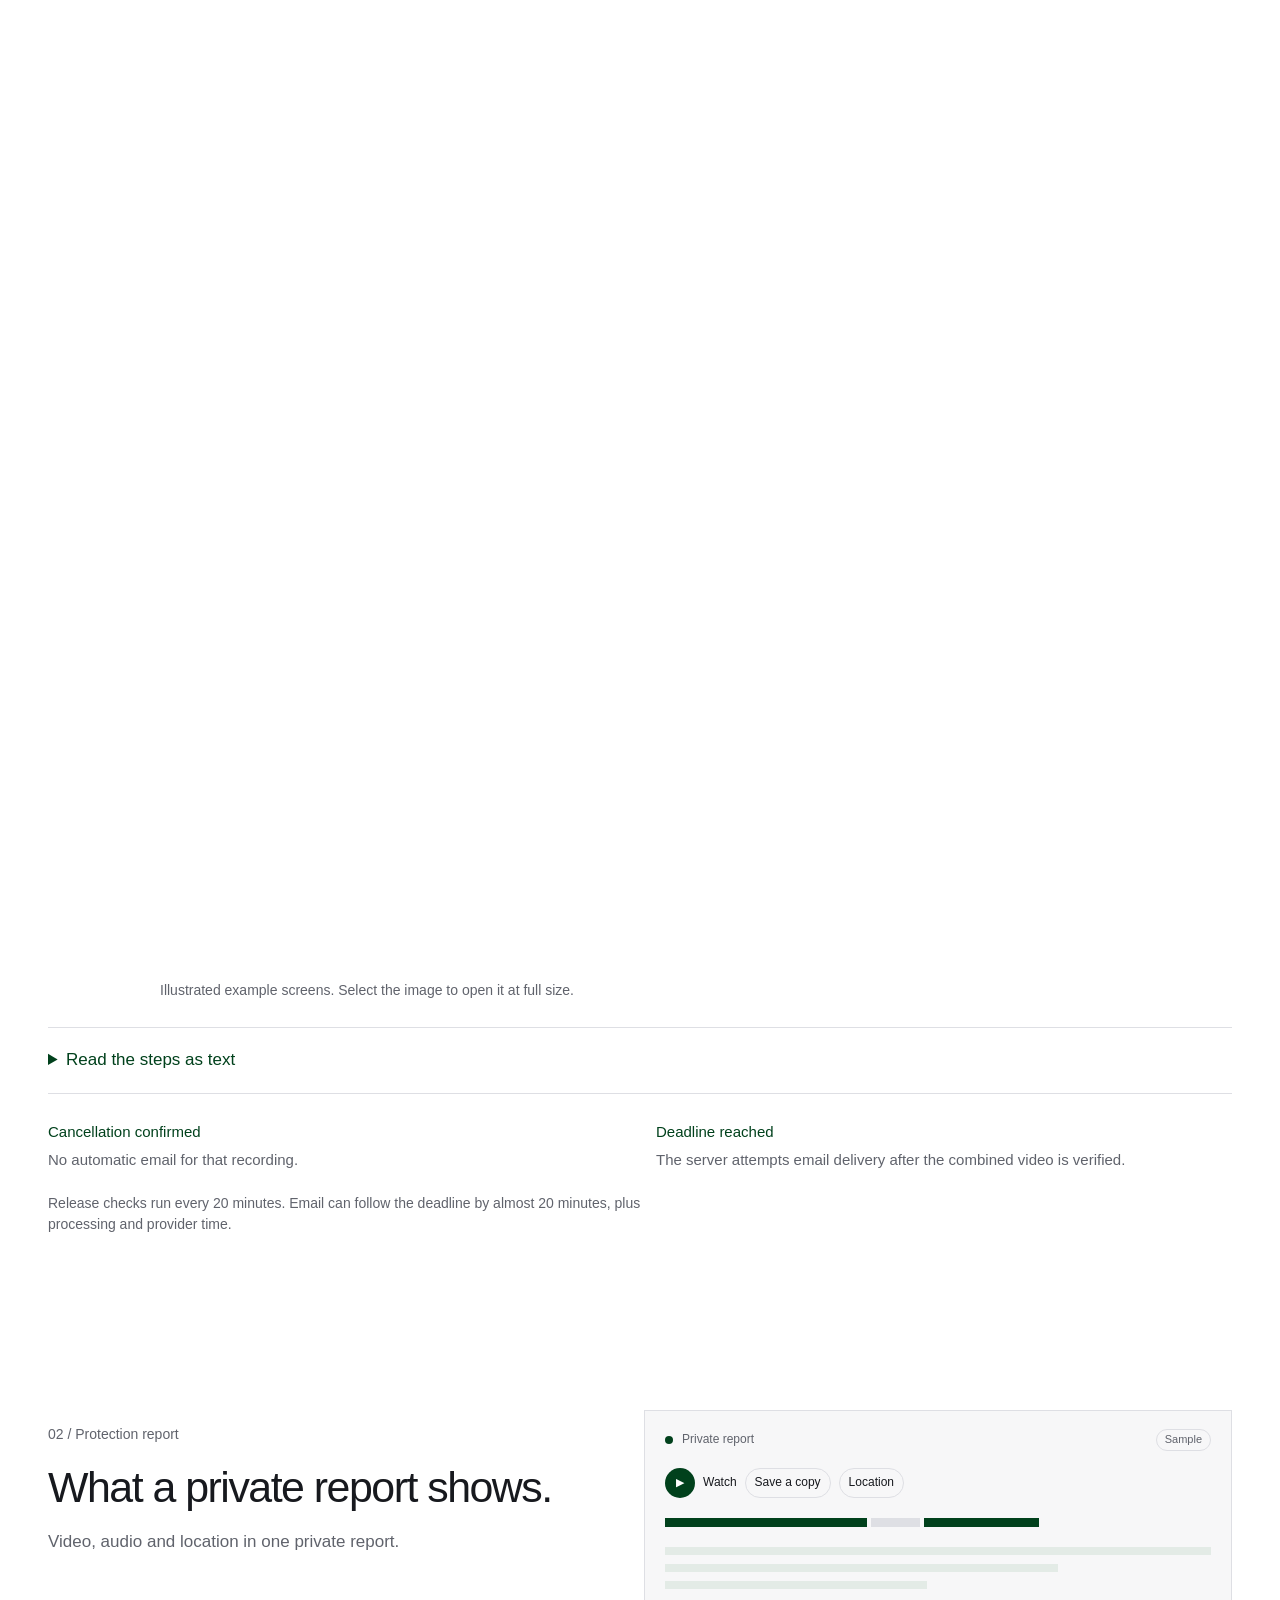
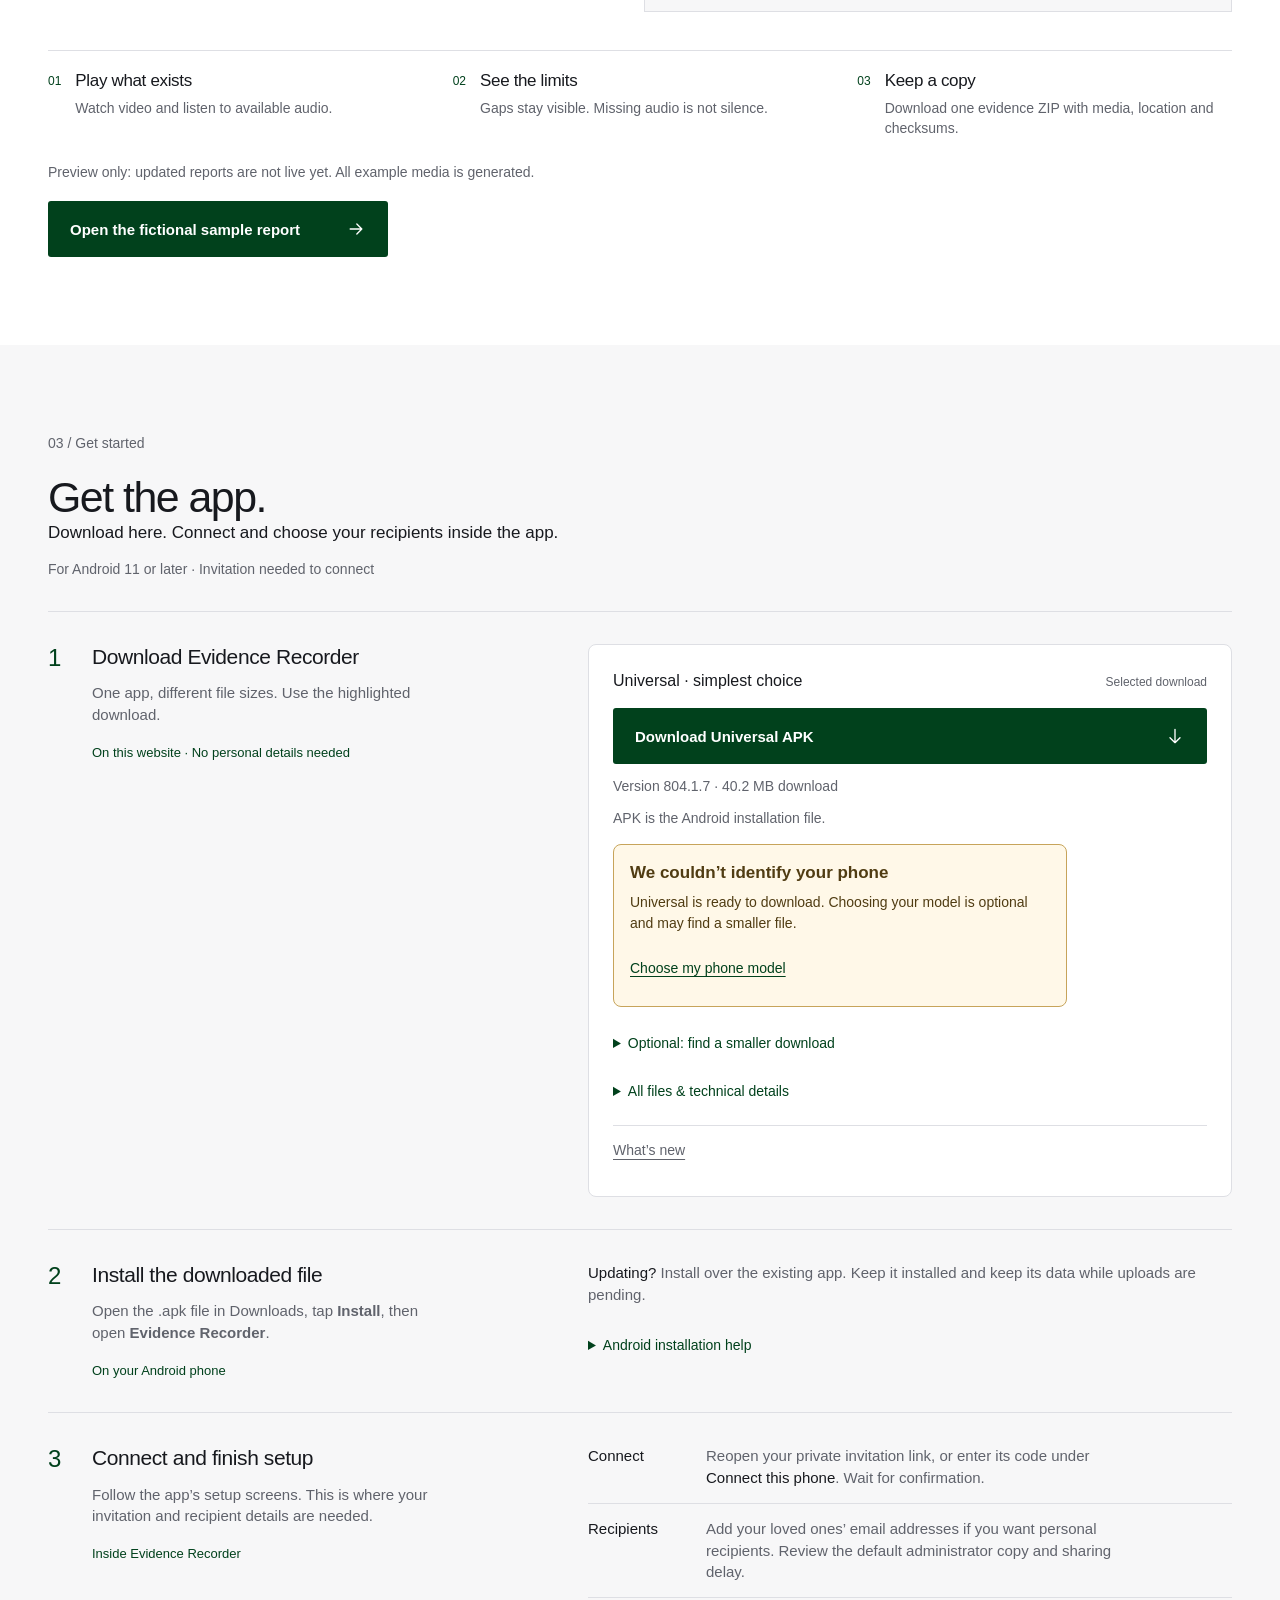
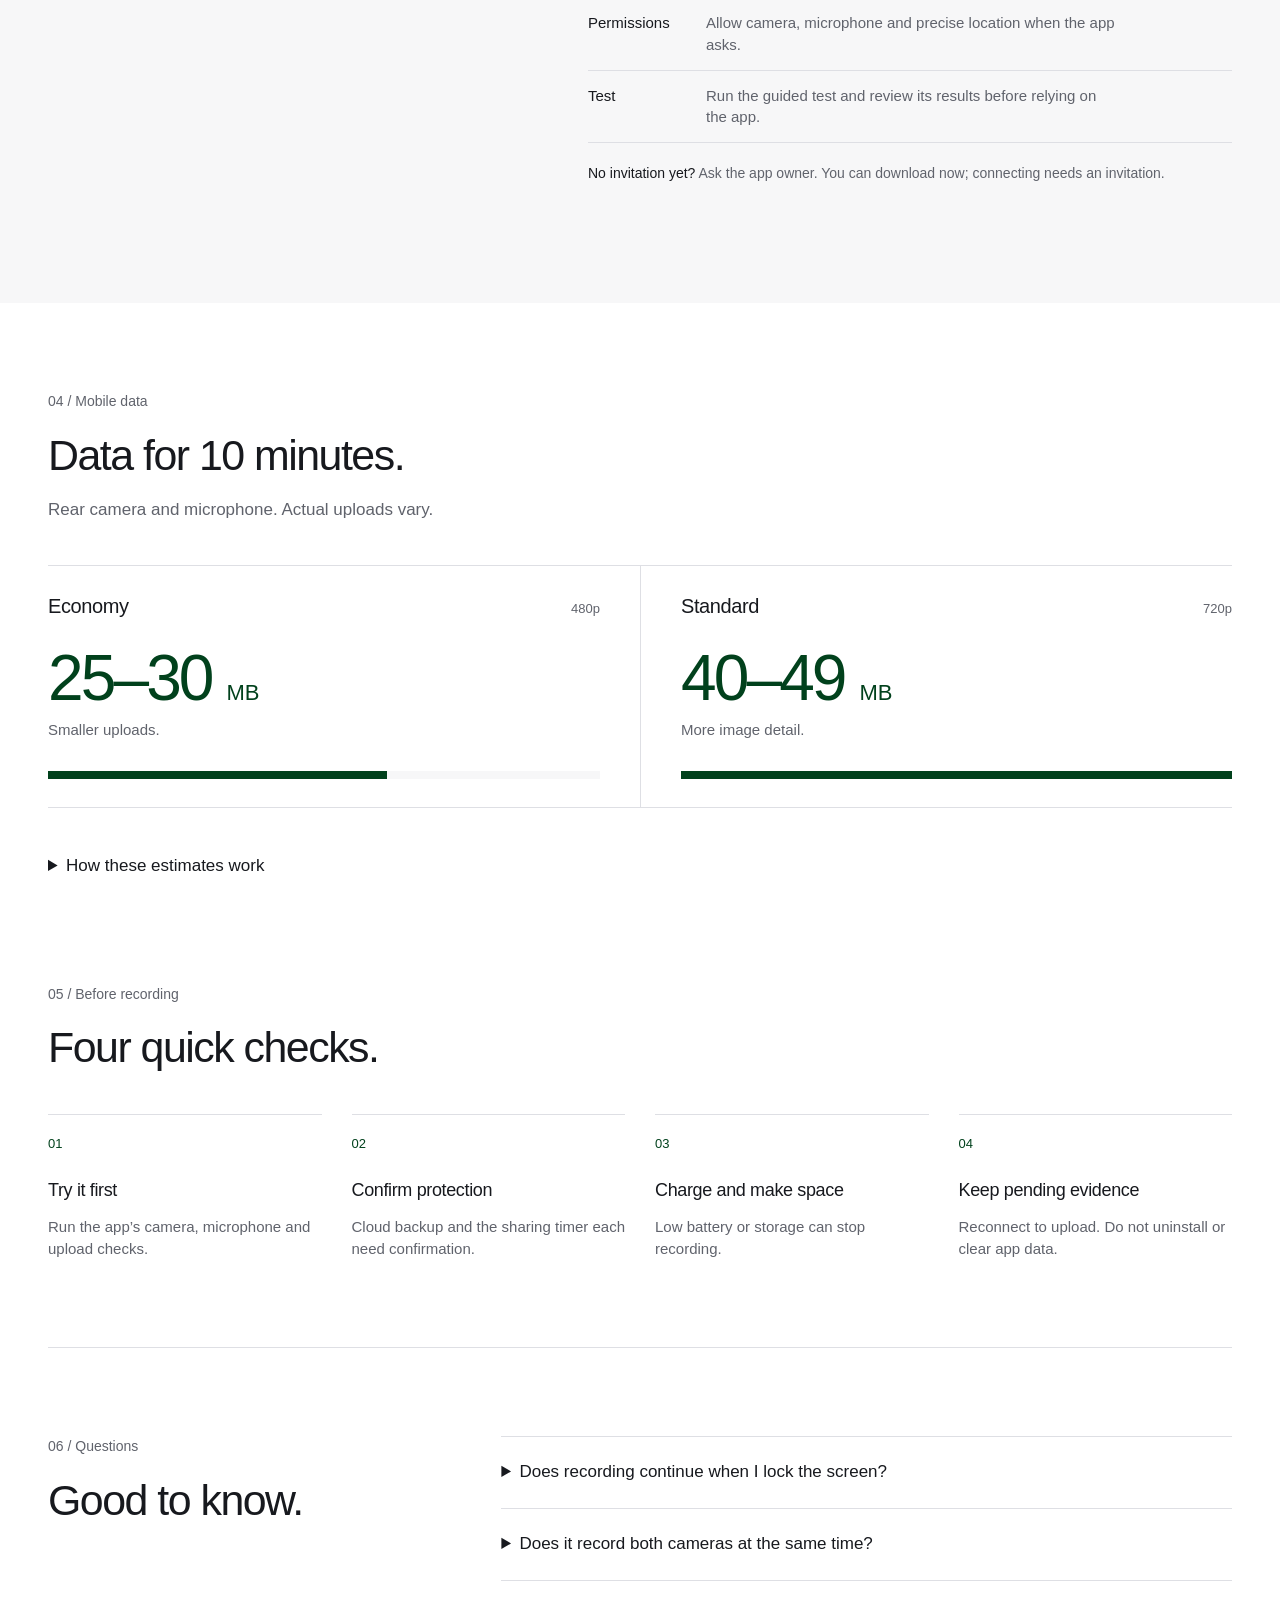
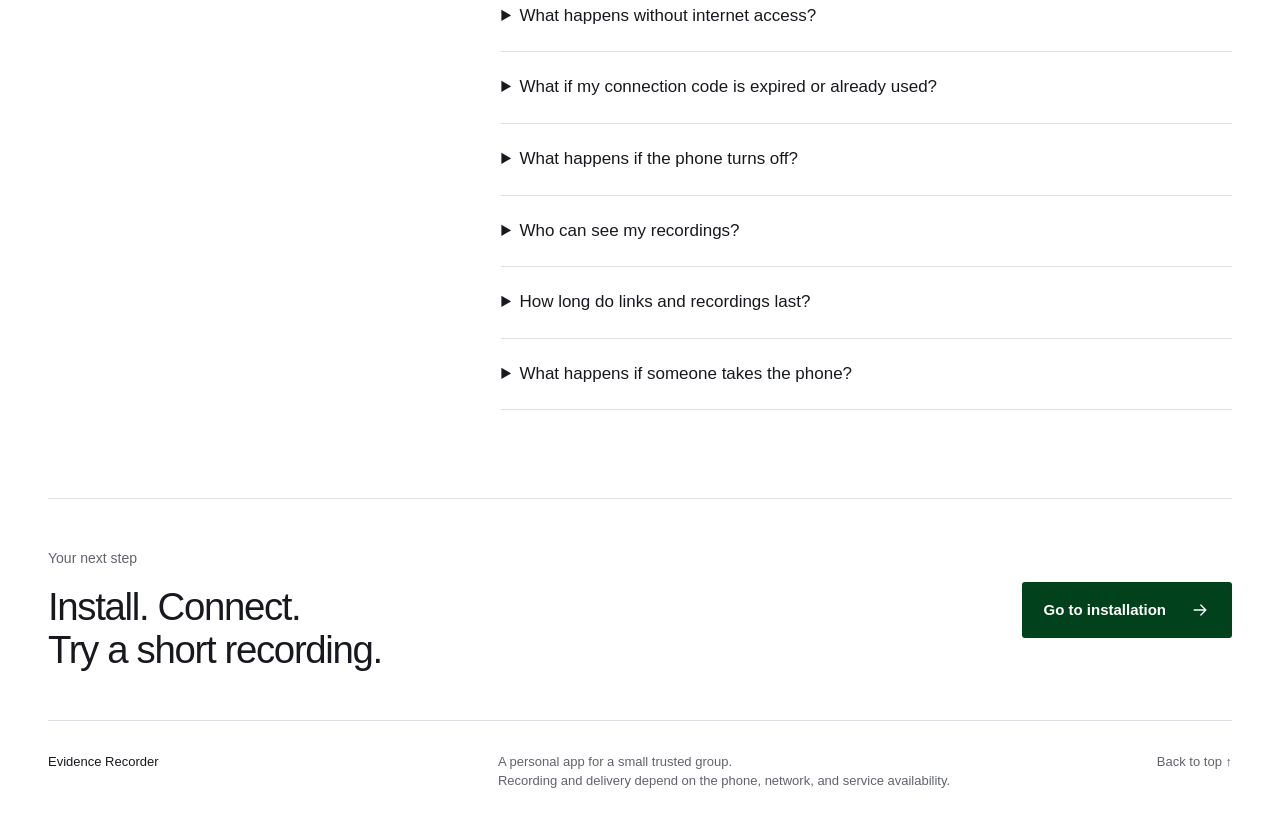
==== commit 72d6d7d4: "Publish Evidence Recorder 804.1.7 download and release notes" ====
--- a/index.html
+++ b/index.html
@@ -10,7 +10,7 @@
   <title>Evidence Recorder — Keep evidence beyond your phone</title>
   <link rel="icon" href="icon.svg?v=pakistan-green-20261030" type="image/svg+xml">
   <link rel="stylesheet" href="styles.css?v=guided-install-20261102">
-  <script src="site-config.js?v=804.1.6" defer></script>
+  <script src="site-config.js?v=804.1.7" defer></script>
   <script src="device-catalog.js?v=20261102" defer></script>
   <script src="apk-recommendation.js?v=20261102" defer></script>
   <script src="main.js?v=guided-install-20261102" defer></script>
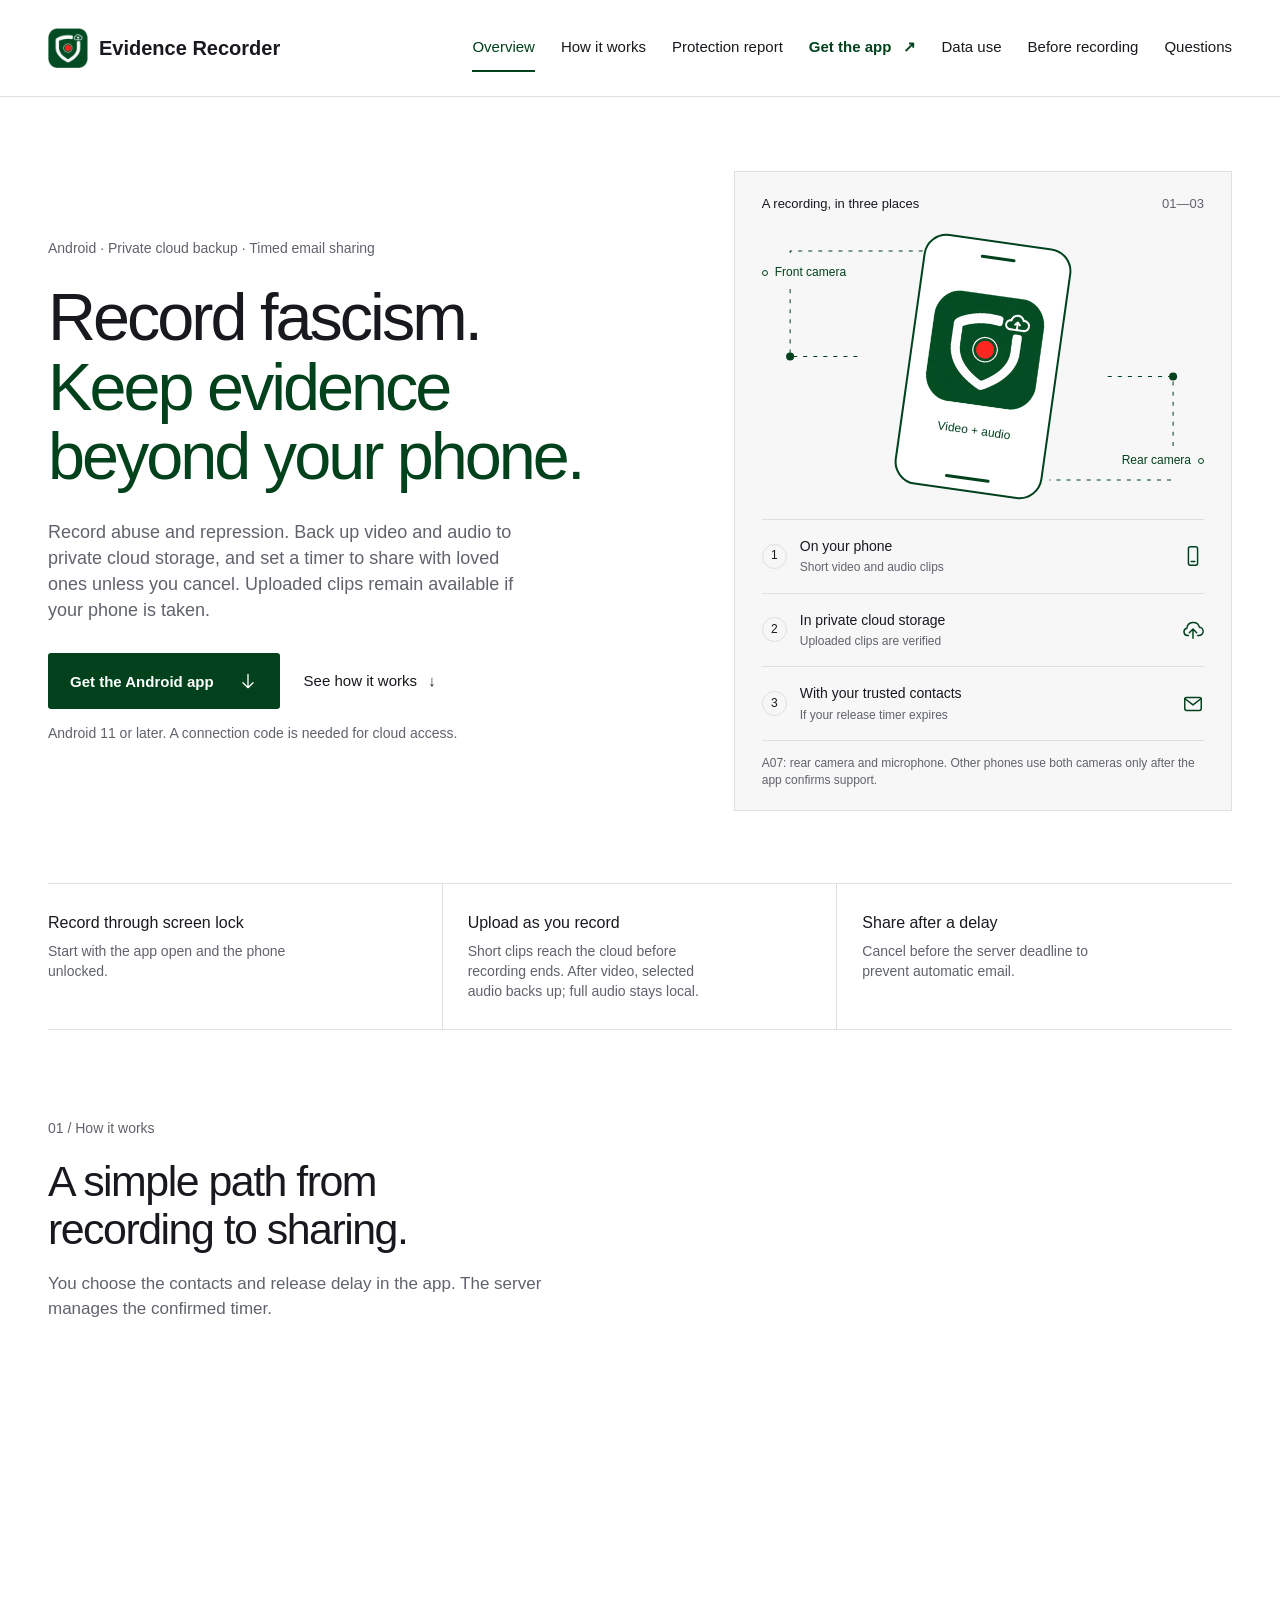
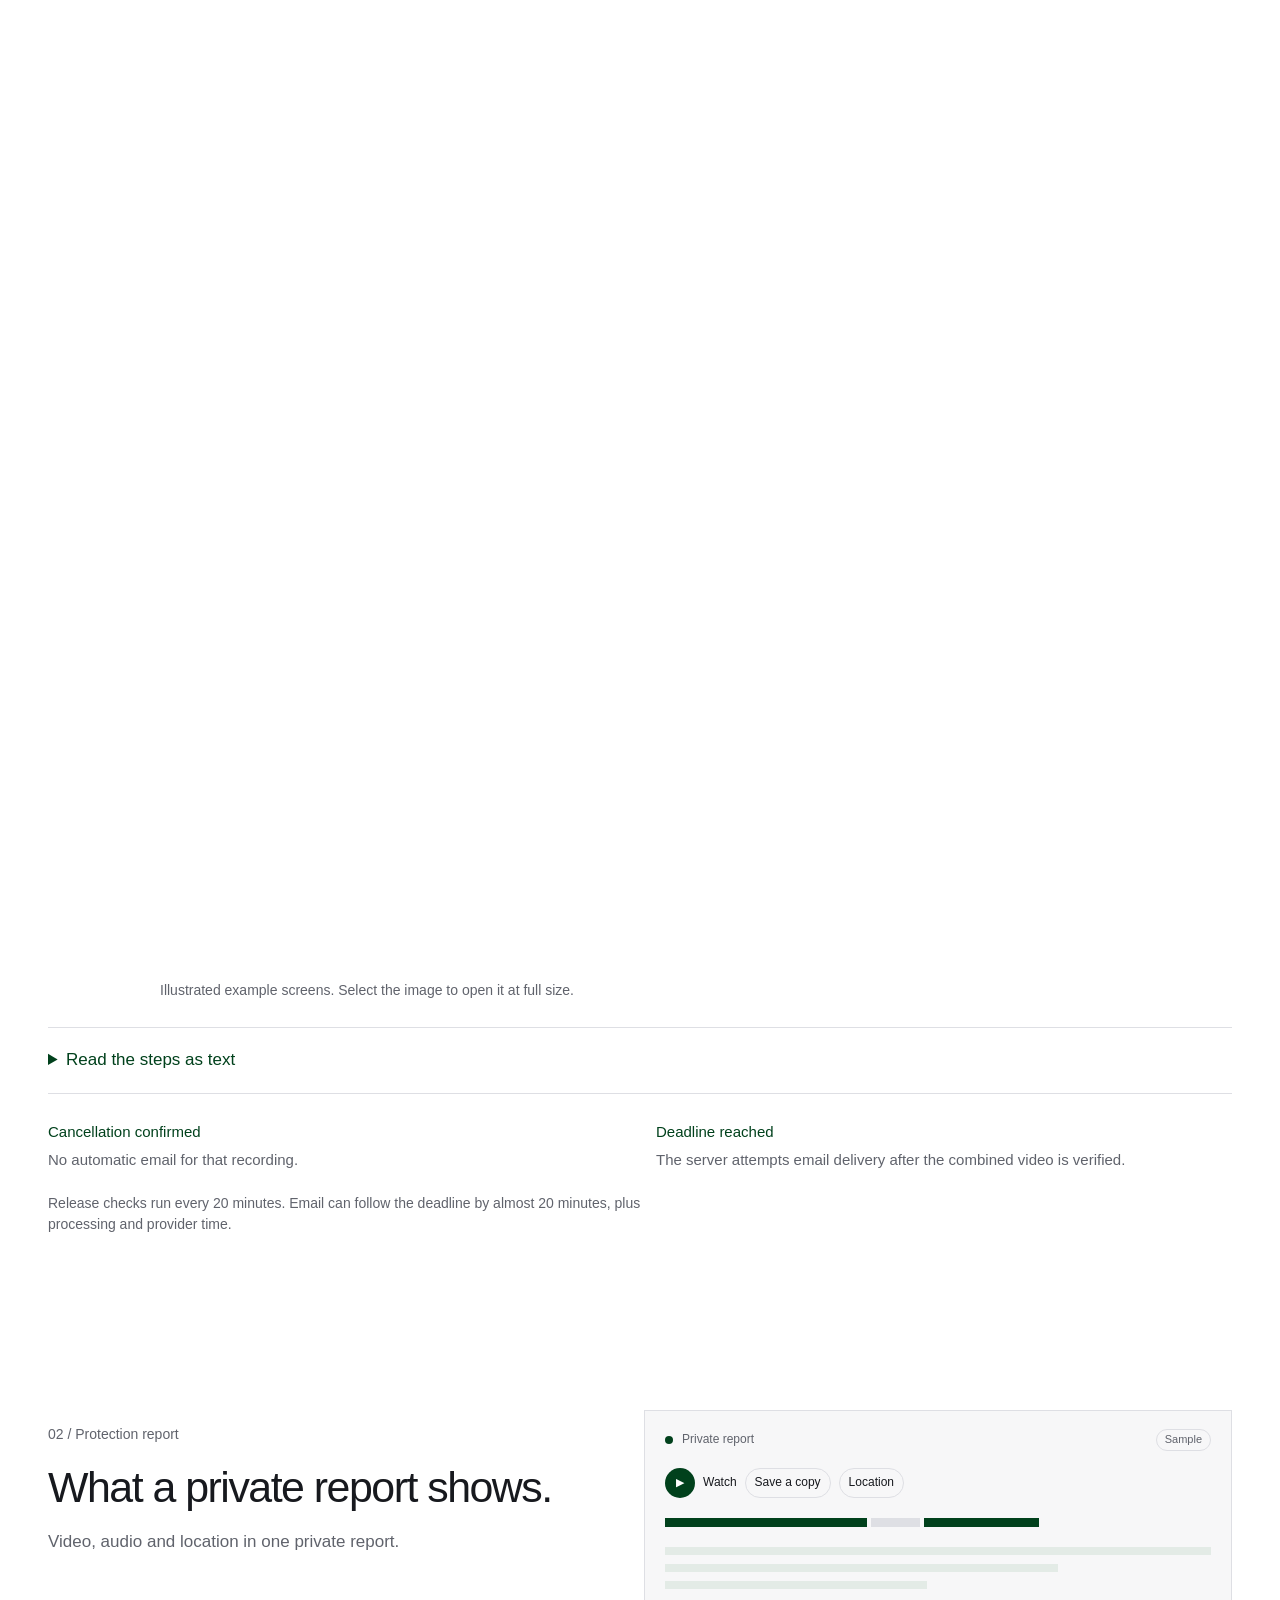
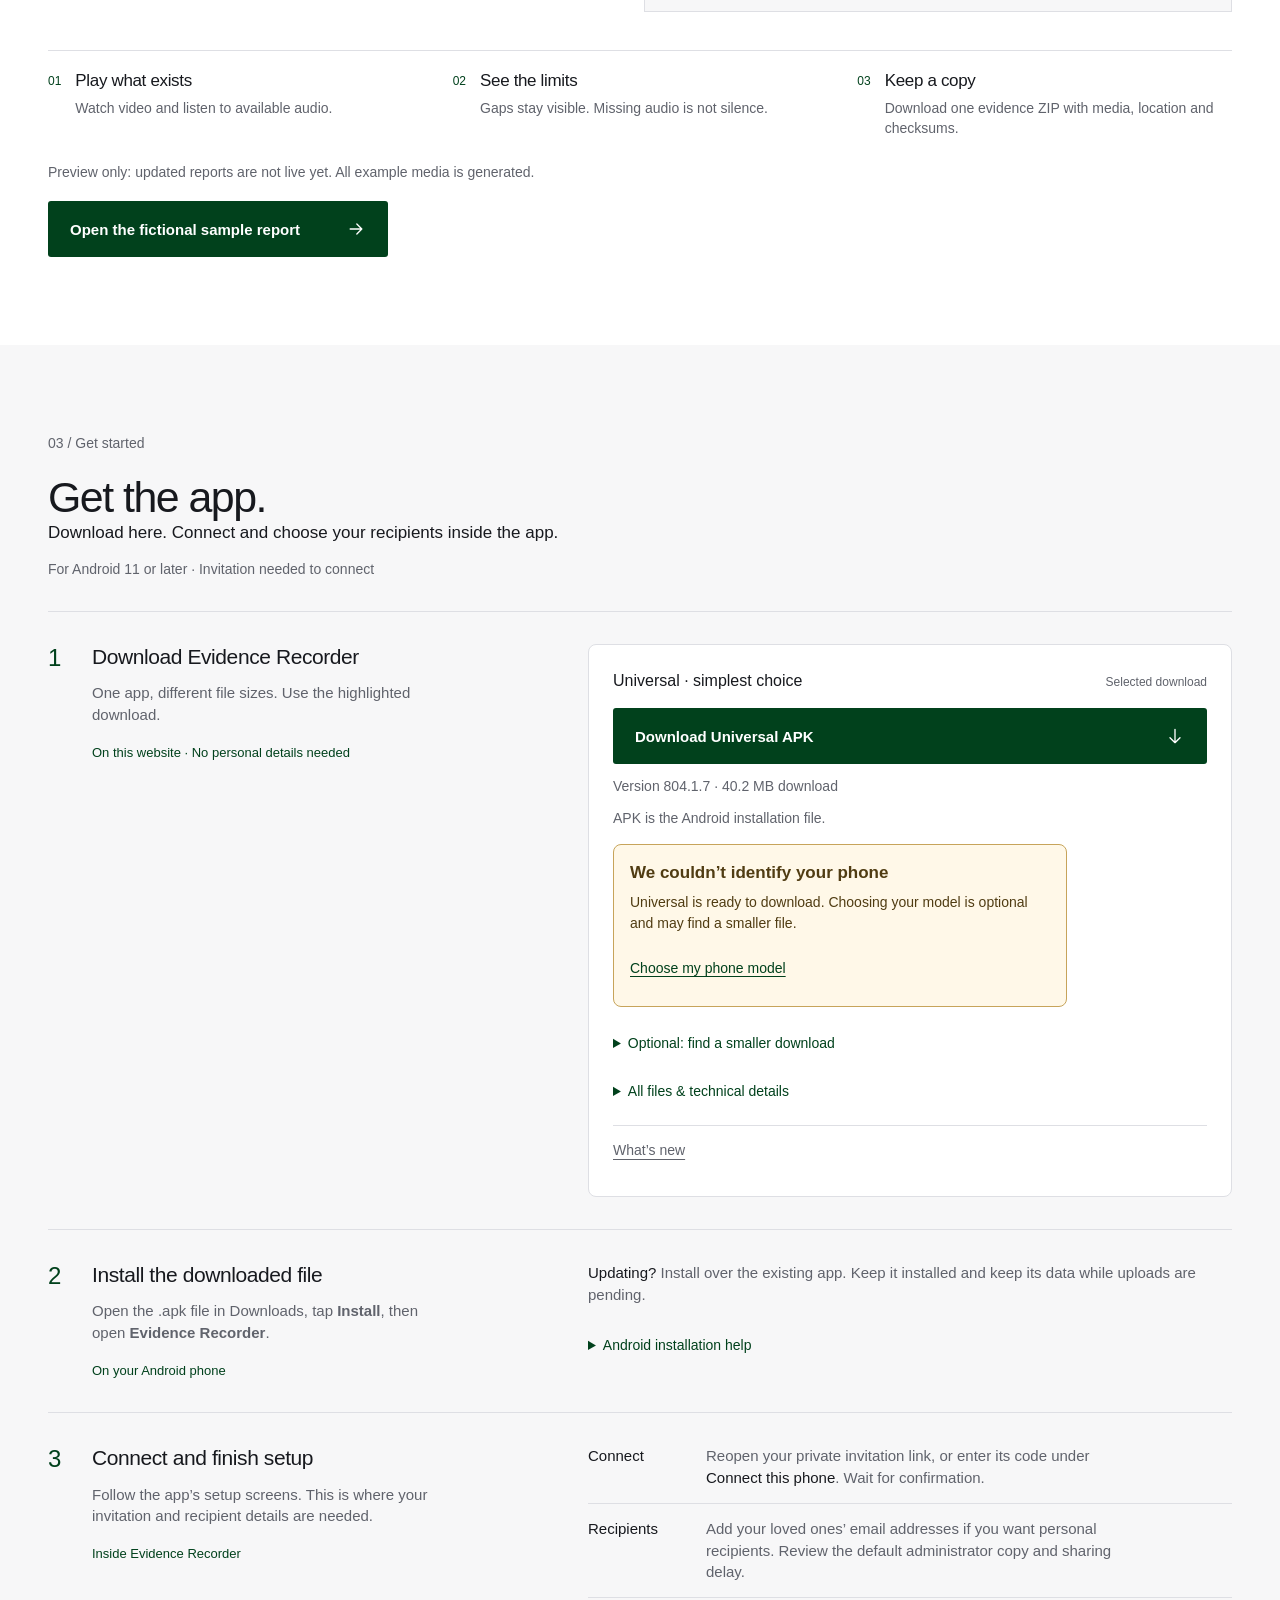
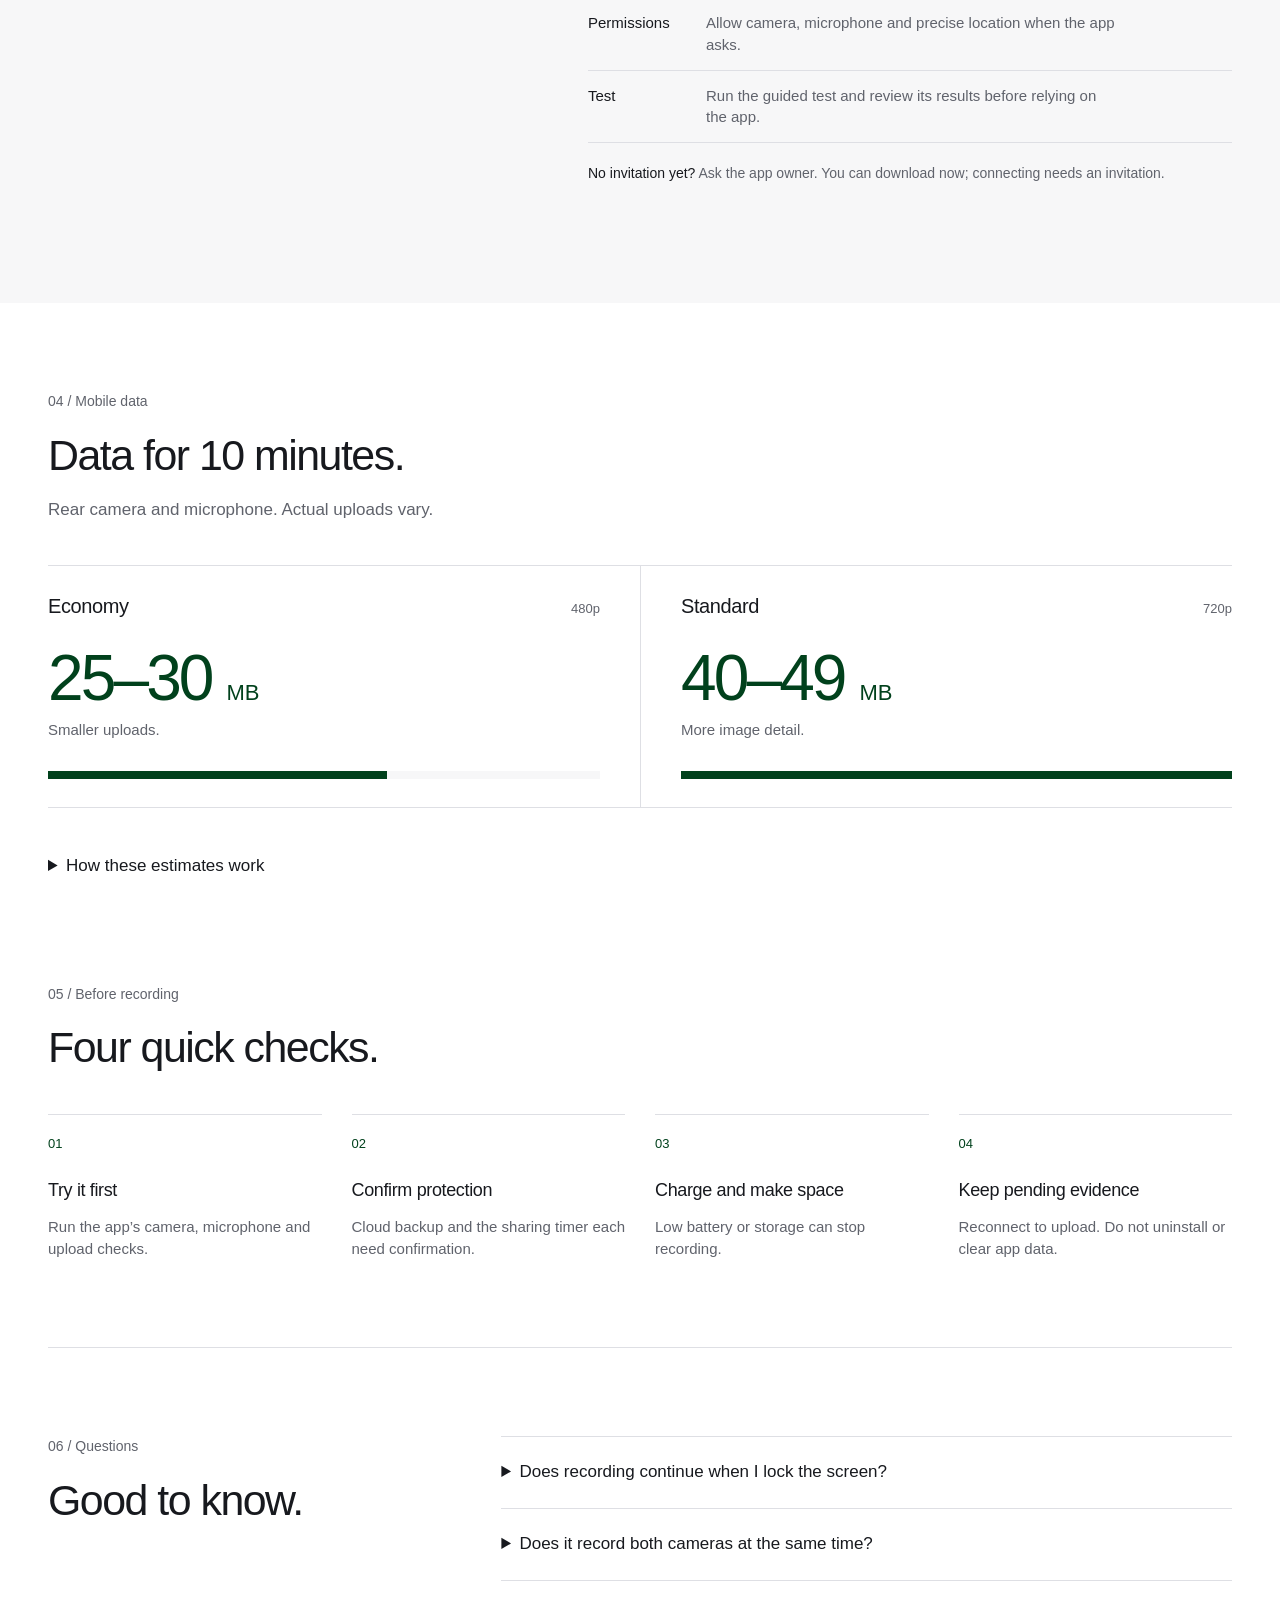
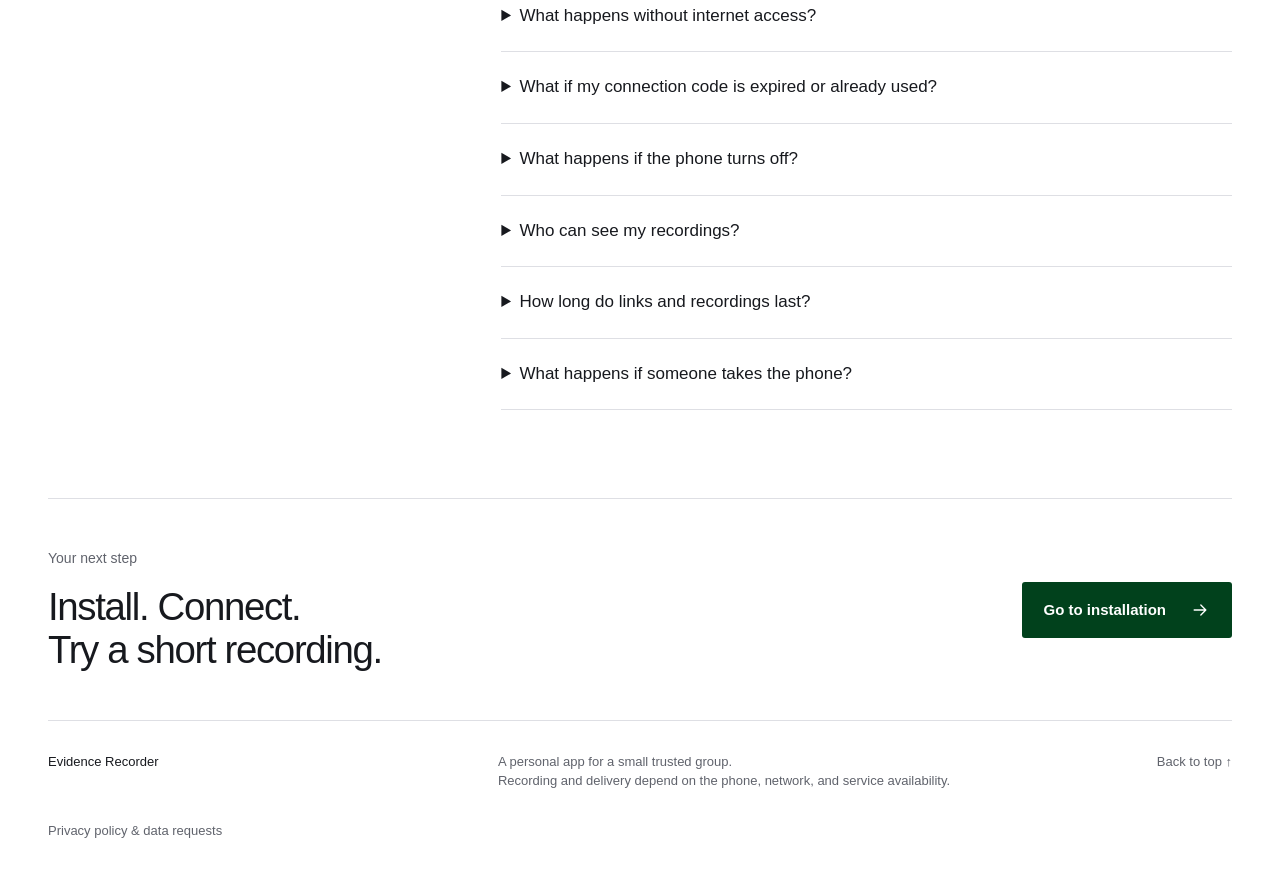
==== commit da30a9fc: "Publish Evidence Recorder privacy policy and shield branding" ====
--- a/index.html
+++ b/index.html
@@ -8,8 +8,8 @@
   <meta http-equiv="Content-Security-Policy" content="default-src 'self'; script-src 'self'; style-src 'self'; img-src 'self' data:; connect-src 'none'; object-src 'none'; base-uri 'none'; form-action 'none'; frame-src 'none'">
   <meta name="theme-color" content="#ffffff">
   <title>Evidence Recorder — Keep evidence beyond your phone</title>
-  <link rel="icon" href="icon.svg?v=pakistan-green-20261030" type="image/svg+xml">
-  <link rel="stylesheet" href="styles.css?v=guided-install-20261102">
+  <link rel="icon" href="icon.png?v=shield-20261108" type="image/png">
+  <link rel="stylesheet" href="styles.css?v=shield-20261108">
   <script src="site-config.js?v=804.1.7" defer></script>
   <script src="device-catalog.js?v=20261102" defer></script>
   <script src="apk-recommendation.js?v=20261102" defer></script>
@@ -21,7 +21,7 @@
   <header class="site-header">
     <div class="header-inner wrap">
       <a class="wordmark" href="#main" aria-label="Evidence Recorder home">
-        <svg width="30" height="30" viewBox="0 0 30 30" aria-hidden="true"><rect width="30" height="30" rx="7" fill="currentColor"/><circle cx="15" cy="15" r="7" fill="white"/><circle cx="15" cy="15" r="3" fill="currentColor"/></svg>
+        <img class="brand-mark" src="brand/logo-192.png" width="40" height="40" alt="">
         <span>Evidence Recorder</span>
       </a>
       <nav id="site-nav" aria-label="Main navigation">
@@ -55,7 +55,7 @@
           <div class="scene-label label-front"><span class="tiny-marker"></span>Front camera</div>
           <div class="phone-outline">
             <span class="phone-speaker"></span>
-            <svg class="lens-diagram" viewBox="0 0 140 140" fill="none"><circle cx="70" cy="70" r="59"/><circle cx="70" cy="70" r="43"/><circle cx="70" cy="70" r="22"/><path d="M70 11v16m59 43h-16M70 129v-16M11 70h16"/><circle cx="70" cy="70" r="6" fill="currentColor" stroke="none"/></svg>
+            <img class="app-brand-preview" src="brand/logo-192.png" width="113" height="113" alt="Evidence Recorder shield logo">
             <span class="phone-caption">Video + audio</span>
             <span class="phone-home"></span>
           </div>
@@ -221,6 +221,6 @@
 
     <section class="closing wrap" aria-labelledby="closing-title"><div><p class="section-number">Your next step</p><h2 id="closing-title">Install. Connect.<br>Try a short recording.</h2></div><a class="button primary" href="#install">Go to installation <svg viewBox="0 0 24 24" aria-hidden="true"><path d="M5 12h14m-6-6 6 6-6 6"/></svg></a></section>
   </main>
-  <footer class="site-footer wrap"><p>Evidence Recorder</p><p>A personal app for a small trusted group.<br>Recording and delivery depend on the phone, network, and service availability.</p><a href="#main">Back to top <span aria-hidden="true">↑</span></a></footer>
+  <footer class="site-footer wrap"><p>Evidence Recorder</p><p>A personal app for a small trusted group.<br>Recording and delivery depend on the phone, network, and service availability.</p><a href="#main">Back to top <span aria-hidden="true">↑</span></a><p><a href="privacy.html">Privacy policy &amp; data requests</a></p></footer>
 </body>
 </html>
--- a/styles.css
+++ b/styles.css
@@ -38,7 +38,7 @@
 .site-header { position: fixed; inset: 0 0 auto; z-index: 40; background: rgba(255, 255, 255, .97); border-bottom: 1px solid var(--line); }
 .header-inner { display: flex; align-items: center; justify-content: space-between; min-height: 96px; gap: 24px; }
 .wordmark { display: inline-flex; align-items: center; gap: 11px; font-size: 20px; font-weight: 600; text-decoration: none; white-space: nowrap; flex: none; }
-.wordmark svg { color: var(--accent); stroke: none !important; }
+.brand-mark { display: block; flex-shrink: 0; object-fit: contain; }
 nav { display: flex; align-items: center; gap: 26px; font-size: 15px; min-width: 0; overflow-x: auto; overscroll-behavior-x: contain; scrollbar-width: none; }
 nav::-webkit-scrollbar { display: none; }
 nav a { flex: none; text-decoration: none; padding-block: 12px; white-space: nowrap; border-bottom: 2px solid transparent; }
@@ -68,7 +68,7 @@
 .phone-outline { width: 149px; height: 253px; border: 2px solid var(--accent); border-radius: 23px; background: var(--paper); position: absolute; left: 50%; top: 26px; transform: translateX(-50%) rotate(8deg); display: flex; flex-direction: column; align-items: center; justify-content: center; }
 .phone-speaker { position: absolute; top: 14px; width: 35px; height: 3px; border-radius: 3px; background: var(--accent); }
 .phone-home { position: absolute; bottom: 10px; width: 45px; height: 3px; border-radius: 3px; background: var(--accent); }
-.lens-diagram { width: 113px; height: 113px; stroke: currentColor; stroke-width: 1; }
+.app-brand-preview { width: 113px; height: 113px; object-fit: contain; }
 .phone-caption { margin-top: 17px; font-size: 12px; }
 .scene-label { display: flex; align-items: center; gap: 7px; position: absolute; font-size: 12px; background: var(--surface); padding: 6px 0; }
 .label-front { top: 44px; left: 0; }
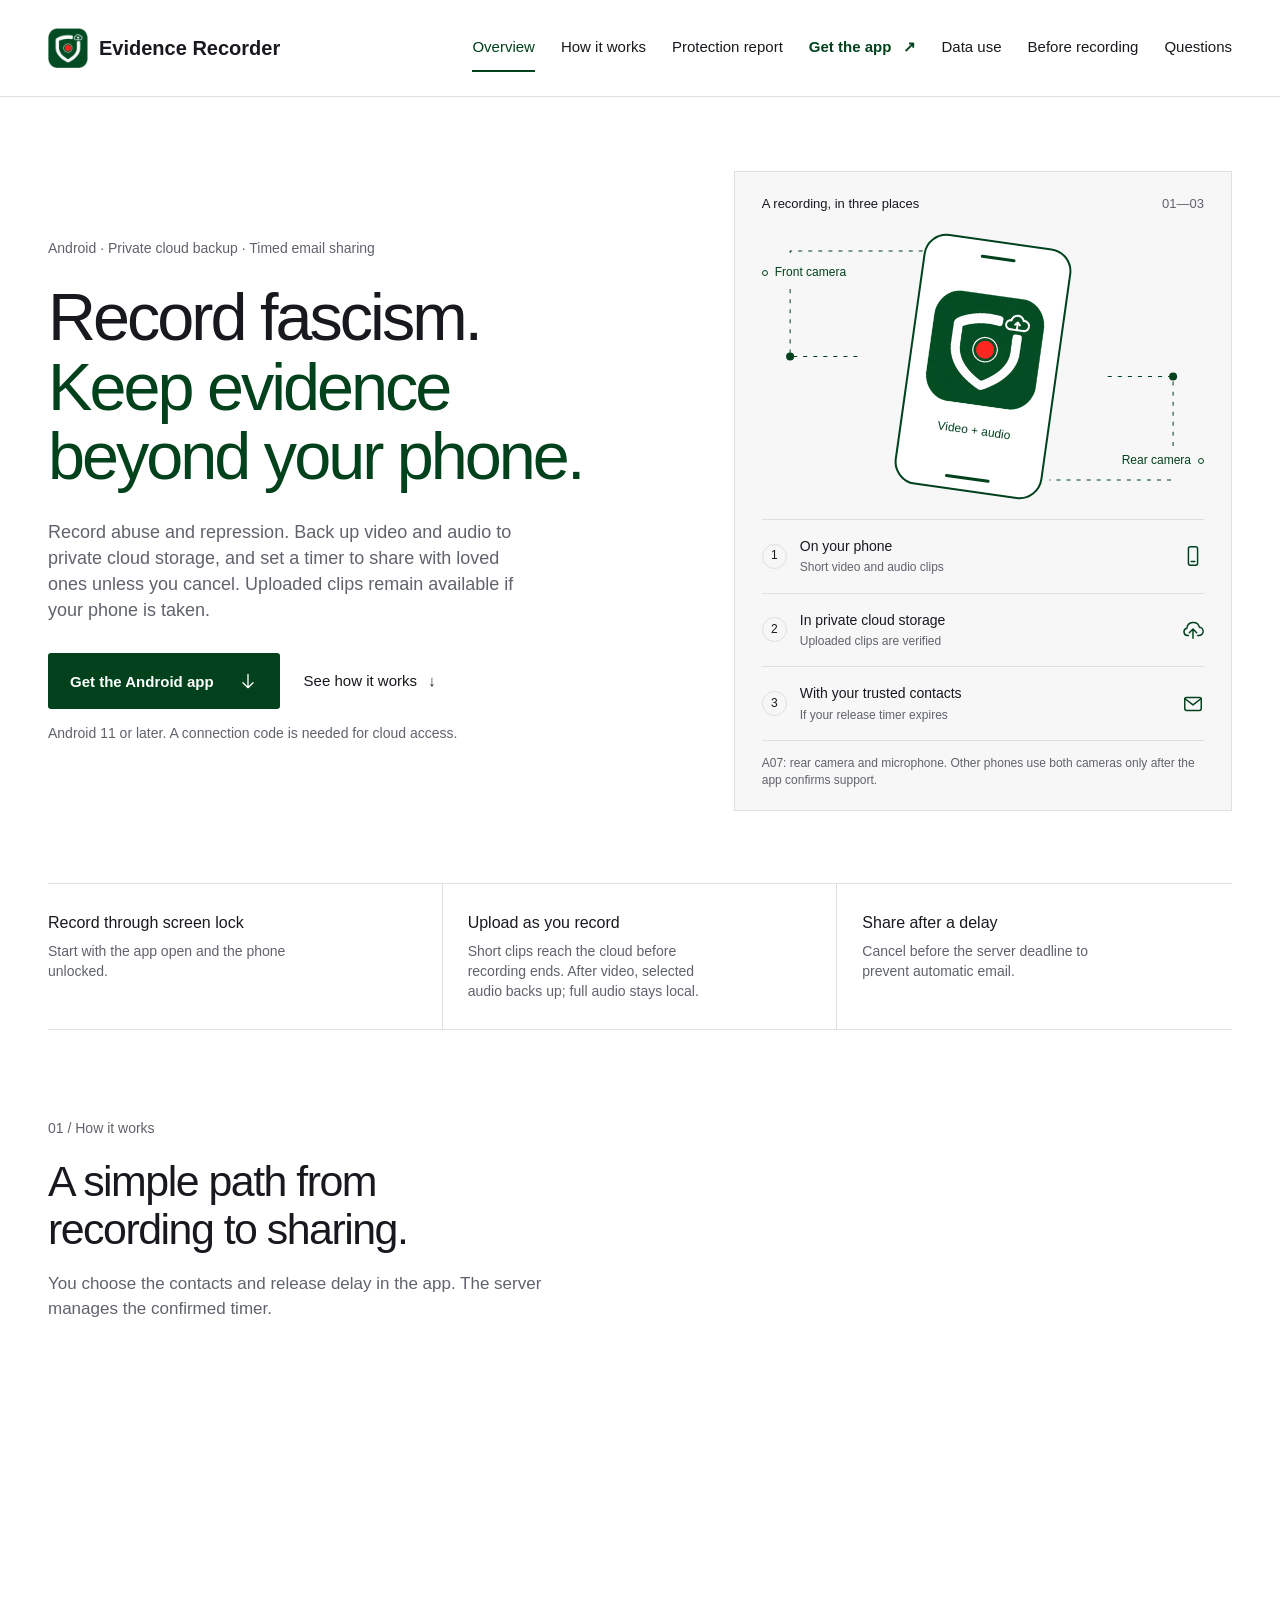
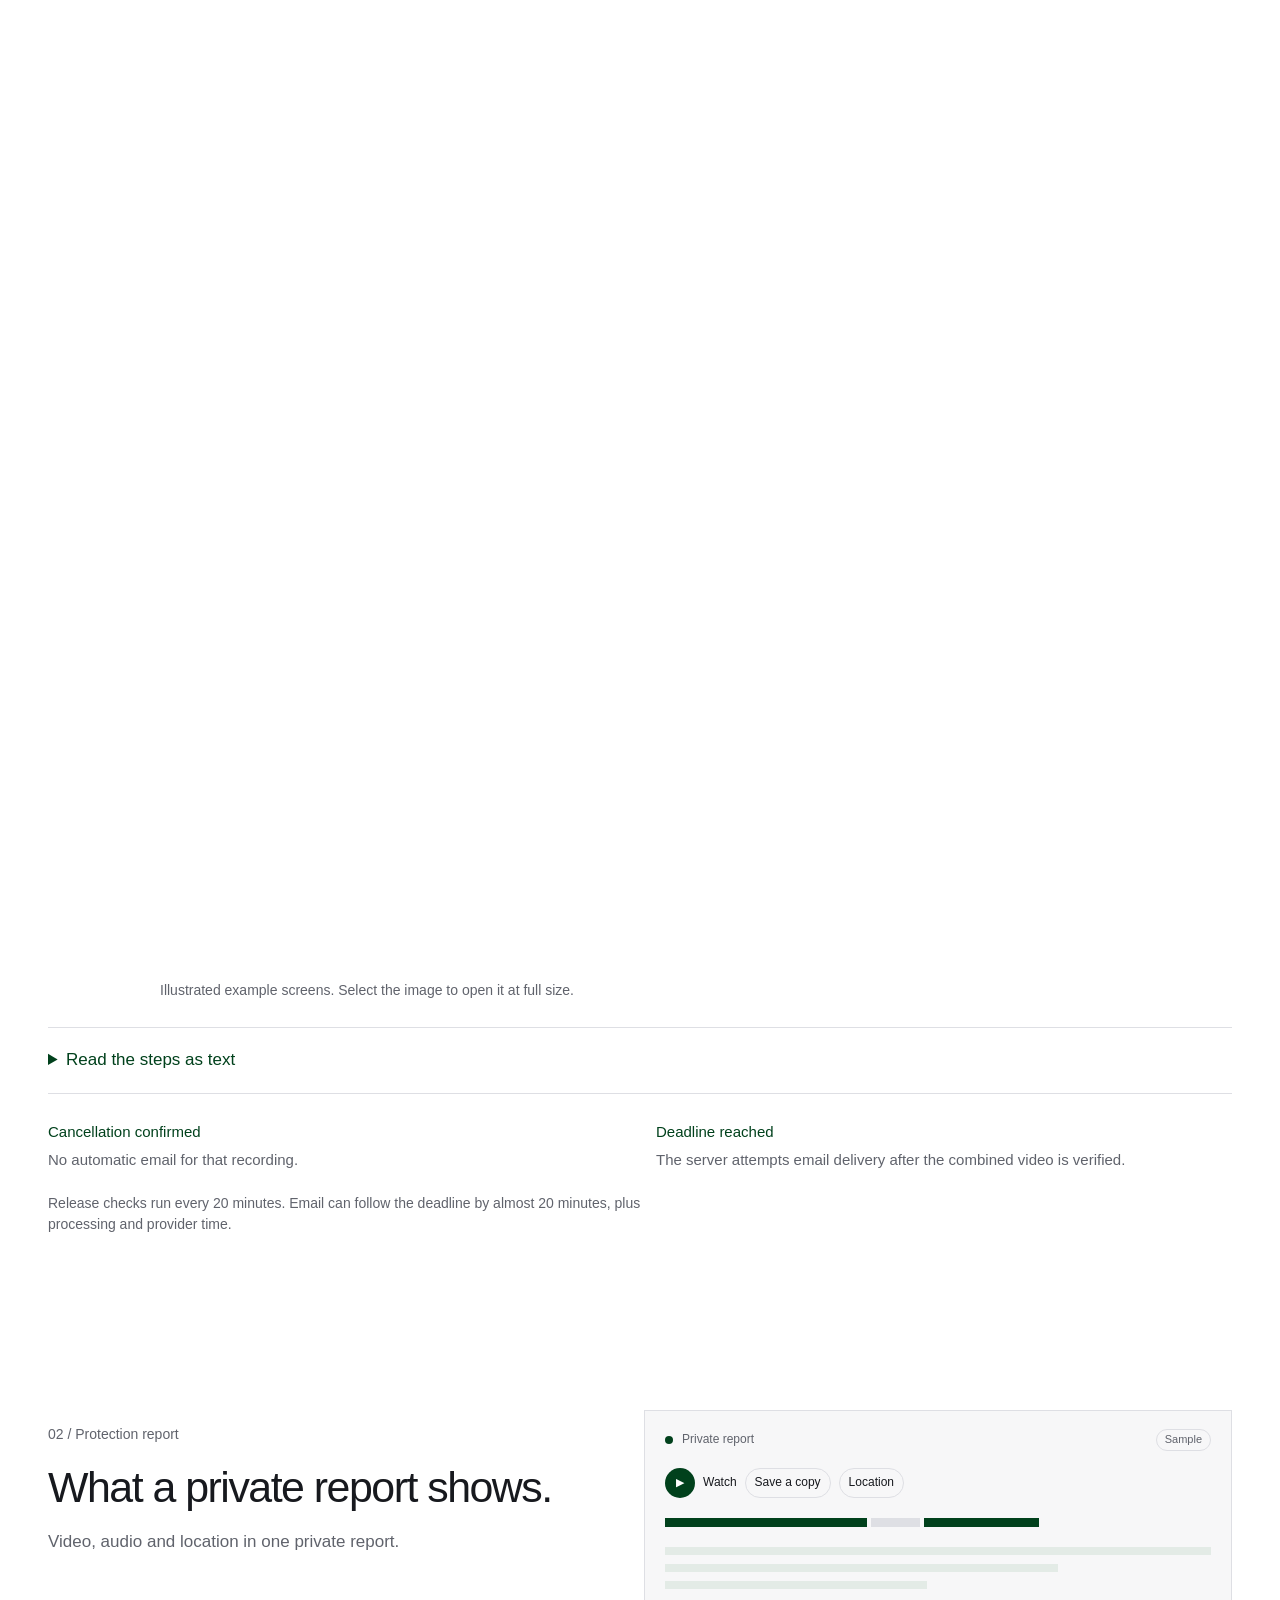
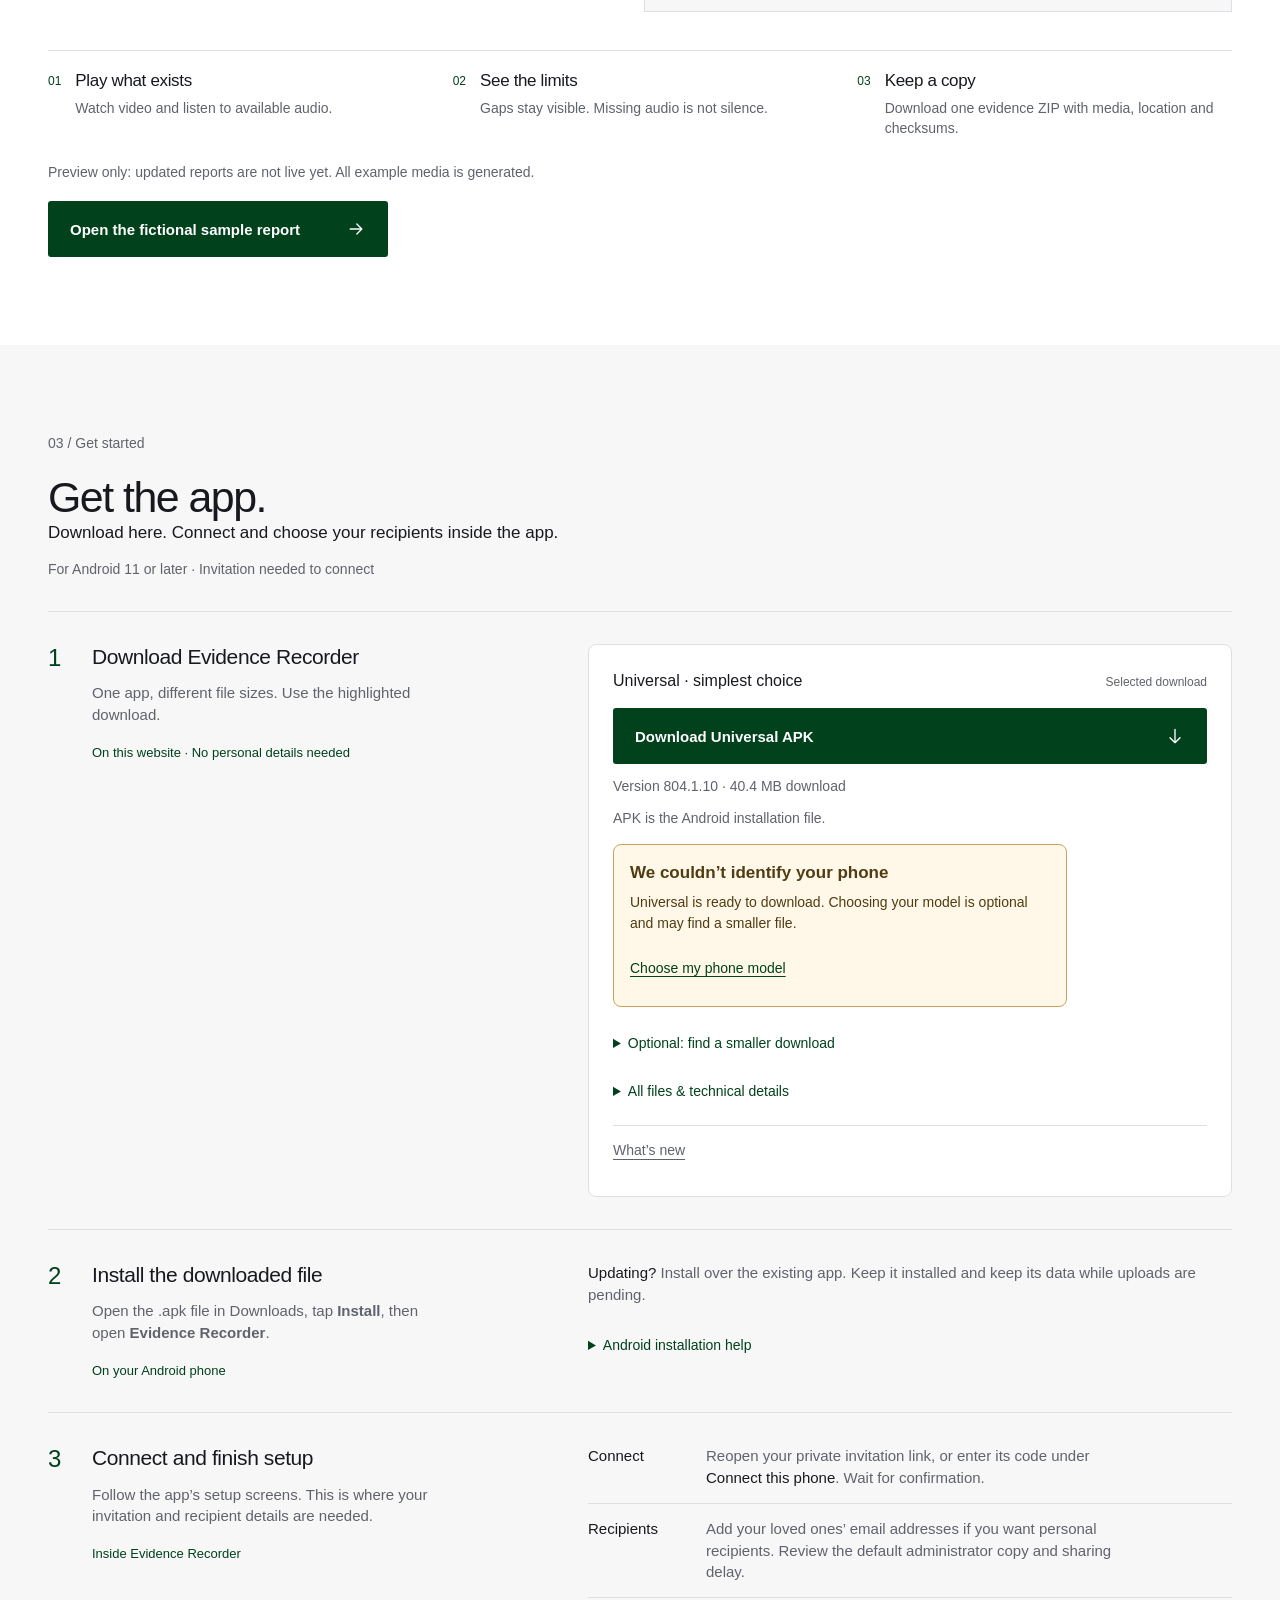
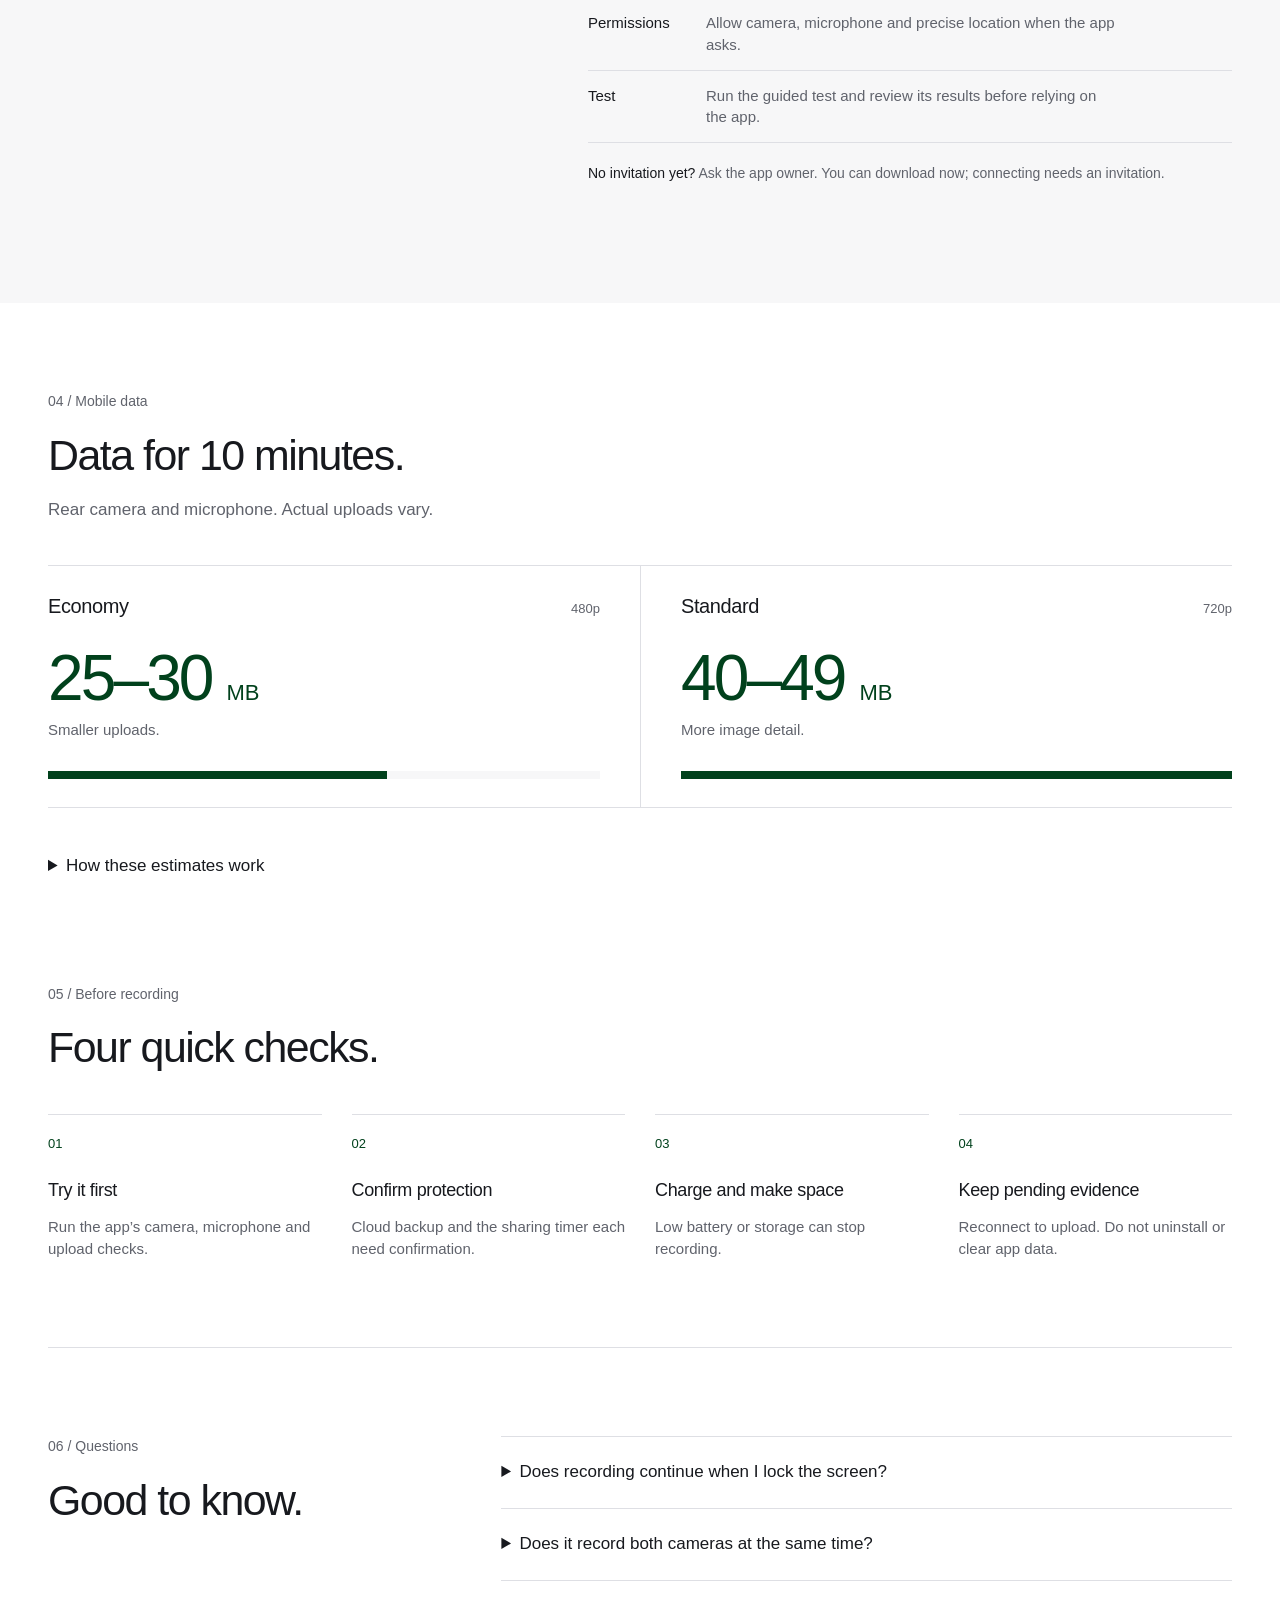
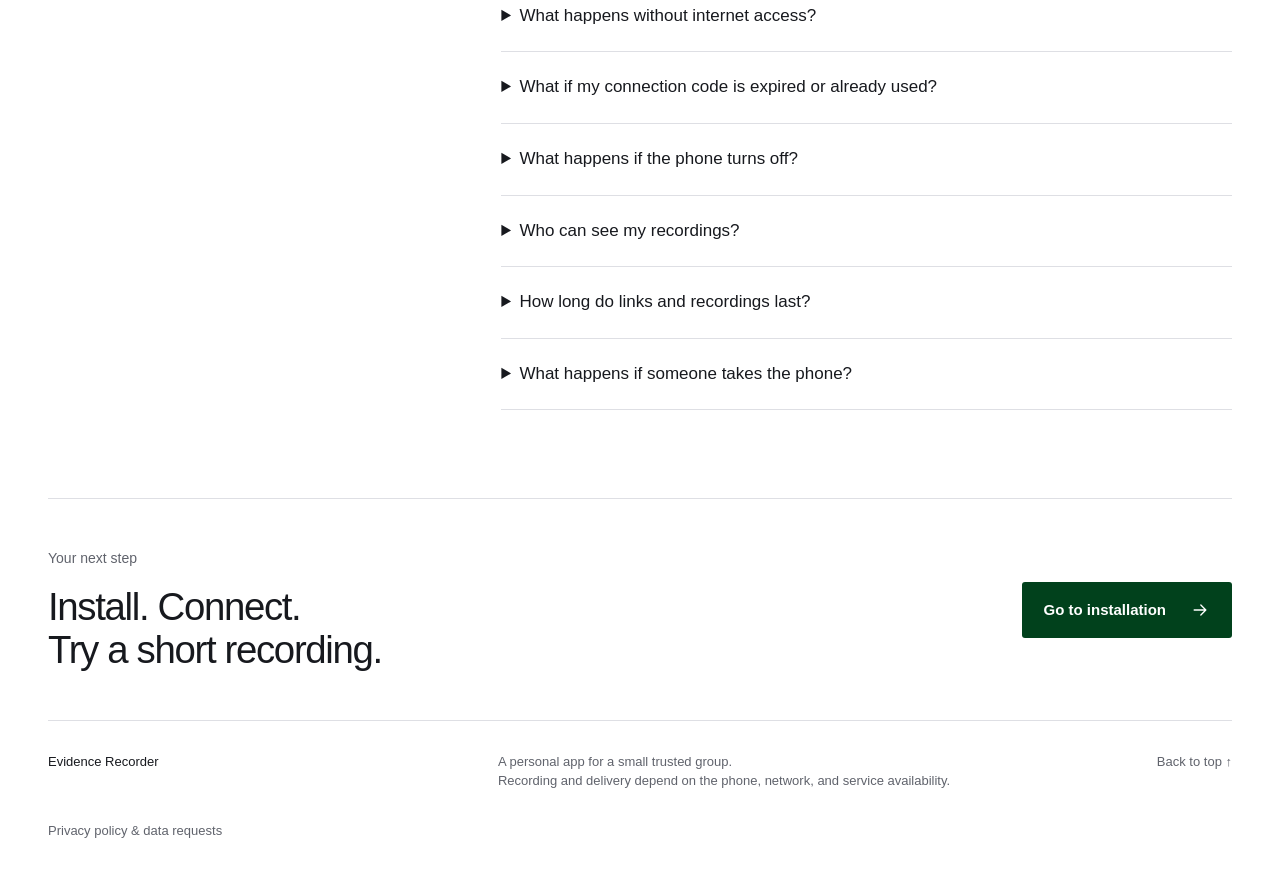
==== commit aa8764fe: "Publish Evidence Recorder 804.1.10 download and release notes" ====
--- a/index.html
+++ b/index.html
@@ -10,7 +10,7 @@
   <title>Evidence Recorder — Keep evidence beyond your phone</title>
   <link rel="icon" href="icon.png?v=shield-20261108" type="image/png">
   <link rel="stylesheet" href="styles.css?v=shield-20261108">
-  <script src="site-config.js?v=804.1.7" defer></script>
+  <script src="site-config.js?v=804.1.10" defer></script>
   <script src="device-catalog.js?v=20261102" defer></script>
   <script src="apk-recommendation.js?v=20261102" defer></script>
   <script src="main.js?v=guided-install-20261102" defer></script>
